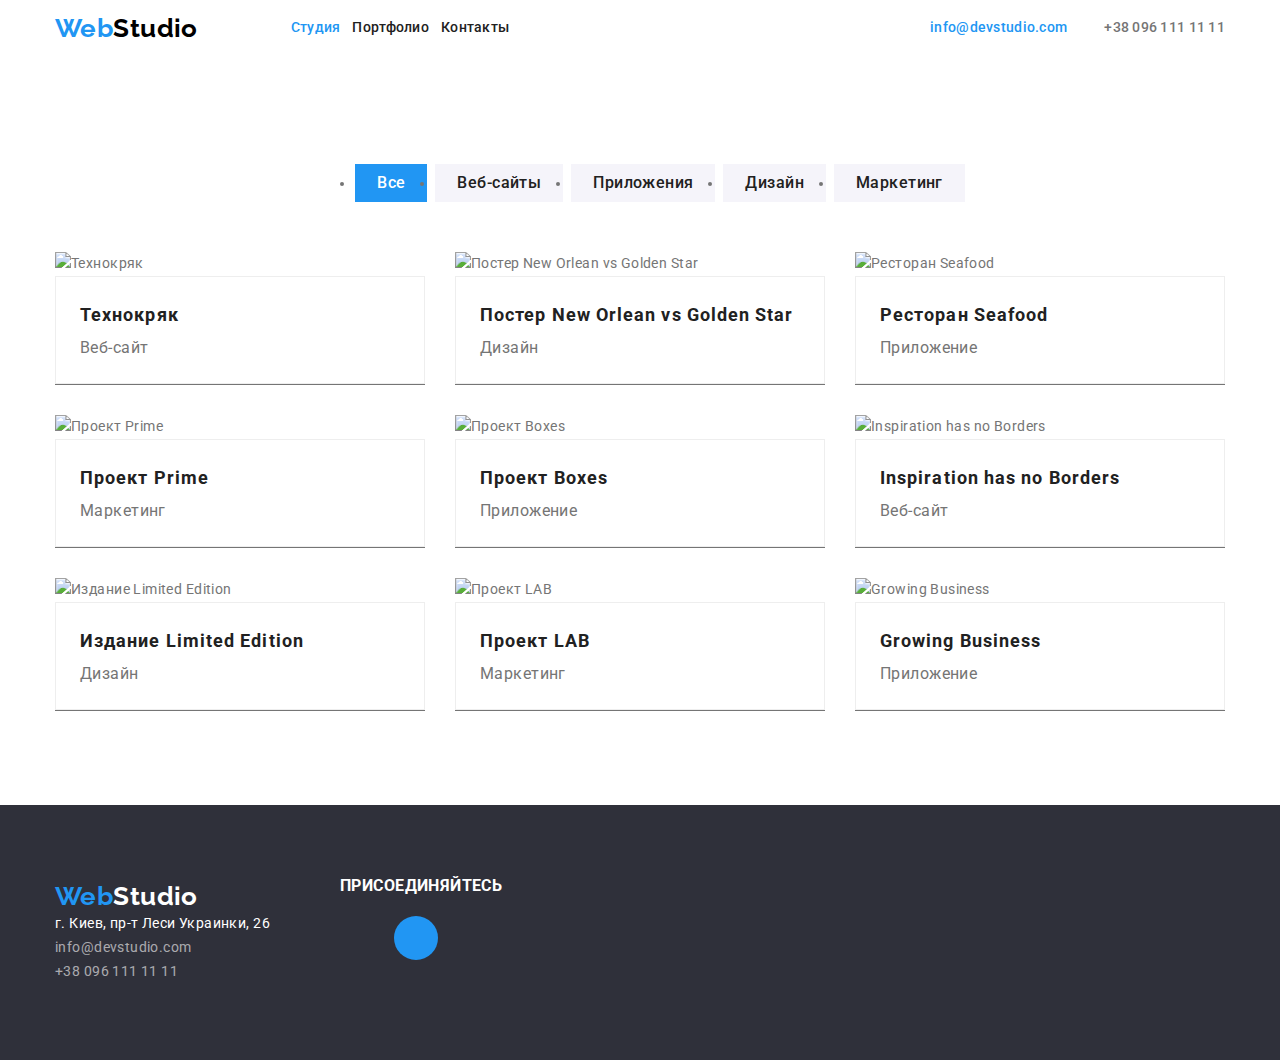
==== portfolio.html @ 3643c411 "Переносит фиксы с 3дз" ====
<!DOCTYPE html>
<html lang="ru">
  <head>
    <meta charset="UTF-8" />
    <meta http-equiv="X-UA-Compatible" content="IE=edge" />
    <meta name="viewport" content="width=device-width, initial-scale=1.0" />
    <title>Портфолио</title>
    <link rel="preconnect" href="https://fonts.googleapis.com">
    <link rel="preconnect" href="https://fonts.gstatic.com" crossorigin>
    <link href="https://fonts.googleapis.com/css2?family=Raleway:wght@700&family=Roboto:wght@400;500;700;900&display=swap" rel="stylesheet"> 
    <link rel="stylesheet" href="https://cdnjs.cloudflare.com/ajax/libs/modern-normalize/1.1.0/modern-normalize.min.css">
    <link rel="stylesheet" href="./css/styles.css">
  </head>
  <body>
  <!-- Шапка -->
  <header>
    <div class="container">
      <nav class="header-nav v-centered">
        <a class="link logo" href="./">
          Web<span>Studio</span>
        </a>
        <ul class="site-nav v-centered list">
          <li><a class="link current" href="./index.html">Студия</a></li>
          <li><a class="link" href="./portfolio.html">Портфолио</a></li>
          <li><a class="link" href="">Контакты</a></li>
        </ul>

        <ul class="contacts v-centered list">
          <li class="centered current"><svg class="icon current" width="16" height="12"><use href="./images/icons.svg#envelope"></use></svg><a class="link current" href="mailto:info@devstudio.com">info@devstudio.com</a></li>
          <li class="centered"><svg class="icon" width="15" height="12"><use href="./images/icons.svg#smartphone"></use></svg><a class="link" href="tel:+380961111111">+38 096 111 11 11</a></li>
        </ul>
      </nav>
    </div>
  </header>
  <!-- Основная часть -->
  <main>
      <!-- Наши работы -->
      <section class="section works">
        <div class="container no-padding">
          <nav class="works-nav">
            <h2 class="section-title visually-hidden">Наши работы</h2>
              <ul class="works-nav-list g-centered">
                  <li class="works-nav-item">
                      <button class="button primary">Все</button>
                  </li>
                  <li class="works-nav-item">
                      <button class="button secondary">Веб-сайты</button>
                  </li>
                  <li class="works-nav-item">
                      <button class="button secondary">Приложения</button>
                  </li>
                  <li class="works-nav-item">
                      <button class="button secondary">Дизайн</button>
                  </li>
                  <li class="works-nav-item">
                      <button class="button secondary">Маркетинг</button>
                  </li>
              </ul>
          </nav>
          <ul class="list works-list">
            <li class="works-sample">
              <a class="link" href="">
                <img class="img" src="./images/portfolio_sample1.jpg" alt="Технокряк" width="370" />
                <div class="works-description-container">
                  <h3 class="title works-name">Технокряк</h3>
                  <p class="works-type">Веб-сайт</p>
                </div>
              </a>
            </li>
            <li class="works-sample">
              <a class="link" href="">
                <img class="img" src="./images/portfolio_sample2.jpg " alt="Постер New Orlean vs Golden Star" width="370" />
                <div class="works-description-container">
                  <h3 class="title works-name">Постер New Orlean vs Golden Star</h3>
                  <p class="works-type">Дизайн</p>
                </div>
              </a>
            </li>
            <li class="works-sample">
              <a class="link" href="">
                <img class="img" src="./images/portfolio_sample3.jpg" alt="Ресторан Seafood" width="370" />
                <div class="works-description-container">
                  <h3 class="title works-name">Ресторан Seafood</h3>
                  <p class="works-type">Приложение</p>
                </div>
              </a>
            </li>
            <li class="works-sample">
              <a class="link" href="">
                <img class="img" src="./images/portfolio_sample4.jpg" alt="Проект Prime" width="370" />
                <div class="works-description-container">
                  <h3 class="title works-name">Проект Prime</h3>
                  <p class="works-type">Маркетинг</p>
                </div>
              </a>
            </li>
            <li class="works-sample">
              <a class="link" href="">
                <img class="img" src="./images/portfolio_sample5.jpg" alt="Проект Boxes" width="370" />
                <div class="works-description-container">
                  <h3 class="title works-name">Проект Boxes</h3>
                  <p class="works-type">Приложение</p>
                </div>
              </a>
            </li>
            <li class="works-sample">
              <a class="link" href="">
                <img class="img" src="./images/portfolio_sample6.jpg" alt="Inspiration has no Borders" width="370" />
                <div class="works-description-container">
                  <h3 class="title works-name">Inspiration has no Borders</h3>
                  <p class="works-type">Веб-сайт</p>
                </div>
              </a>
            </li>
            <li class="works-sample">
              <a class="link" href="">
                <img class="img" src="./images/portfolio_sample7.jpg" alt="Издание Limited Edition" width="370" />
                <div class="works-description-container">
                  <h3 class="title works-name">Издание Limited Edition</h3>
                  <p class="works-type">Дизайн</p>
                </div>
              </a>
            </li>
            <li class="works-sample">
              <a class="link" href="">
                <img class="img" src="./images/portfolio_sample8.jpg" alt="Проект LAB" width="370" />
                <div class="works-description-container">
                  <h3 class="title works-name">Проект LAB</h3>
                  <p class="works-type">Маркетинг</p>
                </div>
              </a>
            </li>
            <li class="works-sample">
              <a class="link" href="">
                <img class="img" src="./images/portfolio_sample9.jpg" alt="Growing Business" width="370" />
                <div class="works-description-container">
                  <h3 class="title works-name">Growing Business</h3>
                  <p class="works-type">Приложение</p>
                </div>
              </a>
            </li>
          </ul>
        </div>
      </section>
    </main>
    <!-- Футер -->
    <footer class="footer">
      <div class="container v-centered no-padding">
        <div class="address-block">
        <a class="logo logo-footer link" href="./">
          Web<span>Studio</span>
        </a>
        <address class="address">
            г. Киев, пр-т Леси Украинки, 26 <br/>
            <a class="link link-footer" href="mailto:info@devstudio.com">info@devstudio.com</a> <br/>
            <a class="link link-footer" href="tel:+380961111111">+38 096 111 11 11</a>
        </address>
      </div>
      <div class="social-block">
        <h3 class="title-social">Присоединяйтесь</h3>
        <ul class="list g-centered list-social">
          <li class="item-social centered"><svg class="icon" width="20" height="20"><use href="./images/icons.svg#instagram1"></use></svg></li>
          <li class="item-social centered current"><svg class="icon" width="20" height="20"><use href="./images/icons.svg#twitter1"></use></svg></li>
          <li class="item-social centered"><svg class="icon" width="20" height="20"><use href="./images/icons.svg#facebook1"></use></svg></li>
          <li class="item-social centered"><svg class="icon" width="20" height="20"><use href="./images/icons.svg#linkedin1"></use></svg></li>
        </ul>
      </div>
      </div>
    </footer>
  </body>
</html>
---- css/styles.css ----
/* Common */

:root {
  --primary-text-color: #757575;
  --accent-color: #2196F3;
  --primary-black-color: #000000;
  --primary-white-color: #ffffff;
  --hero-bg-color: #2F303A;
  --secondary-white-color:#F5F4FA;
  --common-title-color: #212121;
  --header-border-color: #ECECEC;
  --works-border-color: #EEEEEE;
  --footer-color: #2F303A;
  --footer-hyperlink-color:rgba(255, 255, 255, 0.6);

  --logo-font-size:26px;
  --primary-font-size:14px;
  --portfolio-font-size:16px;
  --first-title-size:44px;
  --secondary-title-size:36px;
  --portfolio-title-size:18px;
  --title-line-height:1.17;
}

body {
  background-color: #E5E5E5;
  color: var(--primary-text-color);

  font-family: Roboto, sans-serif;
  font-size: var(--primary-font-size);
  line-height: 1.71;
  font-weight: 400;
  font-style: normal;
  letter-spacing: 0.03em;
  box-sizing: border-box;
}

header {
  background-color: var(--primary-white-color);
}

.visually-hidden {
  position: absolute;
  white-space: nowrap;
  width: 1px;
  height: 1px;
  overflow: hidden;
  border: 0;
  padding: 0;
  clip: rect(0 0 0 0);
  clip-path: inset(50%);
  margin: -1px;
}

.g-centered{
  display: flex;
  justify-content: center;
}

.v-centered{
  display: flex;
  align-items: center;
}

.centered{
  display: flex;
  align-items: center;
  justify-content: center;
}

.list {
  padding: 0;
  margin: 0;
  list-style: none;
}

.img{
  display: block;
}

.container {
  margin-left: auto;
  margin-right: auto;
  width: 1200px;
  padding-left: 15px;
  padding-right: 15px;
}

.link {
  text-decoration: none;
  color: inherit;
  letter-spacing: inherit;
}

p{
  padding: 0;
  margin: 0;
}

.icon{
  fill: currentColor;
}

/* Button */

.button {
  text-decoration: none;
  text-align: center;
  cursor: pointer;
  border: none;
  letter-spacing: inherit;
}

.button.primary {
  color: var(--primary-white-color);
  background-color: var(--accent-color);
}

.button.primary:hover {
  color: var(--common-title-color);
  background-color: var(--secondary-white-color);
}

.button.secondary {
  color: var(--common-title-color);
  background-color: var(--secondary-white-color);
}

.button.secondary:hover {
  color: var(--primary-white-color);
  background-color: var(--accent-color);
}

/* Logo */

.logo {
  font-size: var(--logo-font-size);
  font-family: Raleway;
  font-weight: 700;
  line-height: 1.19;
}

.logo.link {
  color: var(--accent-color);
}

.logo>span {
  color: var(--primary-black-color);
}

/* Site nav */

.header{
  background-color: var(--primary-white-color);
  border-bottom: 1px solid var(--header-border-color);
}

.site-nav{
  margin-left: 93px;
}

.contacts{
  margin-left: auto;
}

.contacts .link{
  margin-left: 10px;
}

.contacts li:hover{
  color: var(--accent-color);
}

.contacts li.current {
  color: var(--accent-color);
}

.contacts li.current:hover {
  color: var(--primary-text-color);
}

.site-nav .link,
.contacts .link{
  display: block;
  padding-top: 20px;
  padding-bottom: 20px;

  font-weight: 500;
  line-height: 1.14;
  letter-spacing: 0.02em;
}

.contacts li + li, .site-nav li + li {
  margin-left: 12px;
}


.site-nav .link{
  color: var(--common-title-color);
}

.contacts .link{
  color: var(--primary-text-color);
  letter-spacing: 0.02em;
}

.header-nav .link:hover,.header-nav .link:focus {
  color: var(--accent-color);
}

.link.current {
  color: var(--accent-color);
}

.site-nav .link.current:hover {
  color: var(--common-title-color);
}

.contacts .link.current:hover {
  color: var(--primary-text-color);
}

/* Section */

.title{
  margin: 0;
}

.section-title {
  margin-top: 0;
  margin-bottom: 50px;

  color: var(--common-title-color);
  font-weight: 700;
  font-size: var(--secondary-title-size);
  line-height: 1.17;
  text-align: center;
  letter-spacing: inherit;
}

.section{
  background-color: var(--primary-white-color);
  margin-top: 0;
  padding: 94px 0;
}

.section .item+.item{
  margin-left: 30px;
}


/* Hero */

.hero{
  padding: 200px 0;
  background-color: var(--hero-bg-color);
  text-align: center;
  background-image: linear-gradient(
    rgba(47, 48, 58, 0.4),
    rgba(0, 0, 0, 0.25)
  ),
  url("../images/hero_img.jpg");
  background-repeat: no-repeat;
  background-position: center;
  background-size: cover;
  box-shadow: 0px 4px 4px rgba(0, 0, 0, 0.25);
}

.hero-title {
  margin: 0 auto 30px auto;
  width: 696px;
  color: var(--primary-white-color);
  font-weight: 900;
  font-size: var(--first-title-size);
  line-height: 1.36;
  letter-spacing: 0.06em;
  text-transform: uppercase;
}

.hero .button{
  padding: 10px 32px;
  font-weight: 700;
  font-size: 16px;
  line-height: 1.87;
  letter-spacing: 0.06em;

  box-shadow: 0px 4px 4px rgba(0, 0, 0, 0.15);
  border-radius: 4px;
}

/* Peculiarities */

.peculiarities{
  padding-bottom: 0;
}

.peculiarities-item{
  width: 270px;
}

.peculiarities-title{
  margin-bottom: 10px;

  color: var(--common-title-color);
  font-weight: 700;
  font-size: var(--primary-font-size);
  line-height: 1.17;
  text-transform: uppercase;
}

.peculiarities-item p{
  padding: 3px 0;
}

.peculiarities-icons>.peculiarities-item{
  background-color: var(--secondary-white-color);
  height: 120px;
  margin-bottom: 30px;
}

.peculiarities-icons .icon{
  fill: var(--common-title-color);
}


/* Samples */

.samples-item{
  width: 370px;
}

/* Command */

.command{
  background-color: var(--secondary-white-color);
}

.command-item{
  width: 270px;
  background-color: var(--primary-white-color);
  box-shadow: 0px 1px 3px rgba(0, 0, 0, 0.12), 0px 1px 1px rgba(0, 0, 0, 0.14), 0px 2px 1px rgba(0, 0, 0, 0.2);
  border-radius: 0px 0px 4px 4px;
}

.command-description-container{
  margin: 30px auto;
}

.command-name{
  margin-bottom: 10px;
  color: var(--common-title-color);
  font-weight: 500;
}

.command-name, .command-role{
  font-size: 16px;
  line-height: 1.19;
  text-align: center;
}

/* Clients */

.clients-item{
  width: 170px;
  height: 92px;
  border: 1px solid var(--svg-social-color);
}

.clients-item:hover{
  border: 1px solid var(--accent-color);
  color: var(--accent-color);
}

/* Footer */

.footer{
  background-color: var(--footer-color);
}

.address-block{
  margin: 60px 0;
}

.address{
  color: var(--primary-white-color);
  font-style: inherit;
}

.address-item:not(:last-child) {  
  margin-bottom: 9px;
}

.link-footer{
  color: var(--footer-hyperlink-color);
  letter-spacing: inherit;
}

.link-footer:hover,.link-footer:focus {
  color: var(--accent-color);
}

.logo-footer{
  display: block;
}

.logo-footer>span{
  color: var(--primary-white-color);
}

.social-block{
  margin: 72px 0 100px 70px;
}

/* Portfolio */

/* Works */

.works-nav{
  margin-bottom: 50px;
}

.works-nav-item + .works-nav-item {
  margin-left: 8px;
}

.works-nav .button {
  padding: 6px 22px;
  font-weight: 500;
  font-size: var(--portfolio-font-size);
  line-height: 1.62;
}

.works-nav .button:hover,.works-nav .button:focus {
  box-shadow: 0px 3px 1px rgba(0, 0, 0, 0.1), 0px 1px 2px rgba(0, 0, 0, 0.08), 0px 2px 2px rgba(0, 0, 0, 0.12);
  border-radius: 4px;
}

.works-list{
  display: flex;
  flex-wrap: wrap;
  margin: -15px;
}

.works-sample{
  margin: 15px;
  width: 370px;
  border-bottom: 1px solid var(--primary-text-color);
}

.works-sample:hover{
  box-shadow: 0px 1px 1px rgba(0, 0, 0, 0.12), 0px 4px 4px rgba(0, 0, 0, 0.06), 1px 4px 6px rgba(0, 0, 0, 0.16);
}

.works-description-container{
  padding: 20px 24px;
  border: 1px solid var(--works-border-color);
}

.works-name {
  margin: 0;
  color: var(--common-title-color);
  font-weight: 700;
  font-size: var(--portfolio-title-size);
  line-height: 2;
  letter-spacing: 0.06em;
}

.works-type{
  color: var(--primary-text-color);
  font-size: var(--portfolio-font-size);
  line-height: 1.88;
  letter-spacing: inherit;
}

/* Social */

.title-social{
  font-size: (--primary-font-size);
  font-weight: 700;
  line-height: 1.14;
  text-transform: uppercase;
  color: var(--primary-white-color);
  margin-top: 0;
  margin-bottom: 20px;
}

.item-social+.item-social{
  margin-left: 10px;
}

.item-social{
  width: 44px;
  height: 44px;
  border-radius: 50%;
}

.footer .item-social{
  background-color: var(--svg-footer-color);
  color: var(--primary-white-color);
}

.command .item-social{
  color: var(--svg-social-color);
}

.item-social:hover{
  background: var(--accent-color);
  color: var(--primary-white-color);
}

.item-social.current{
  background: var(--accent-color);
}

.item-social.current:hover{
  background: var(--svg-footer-color);
}
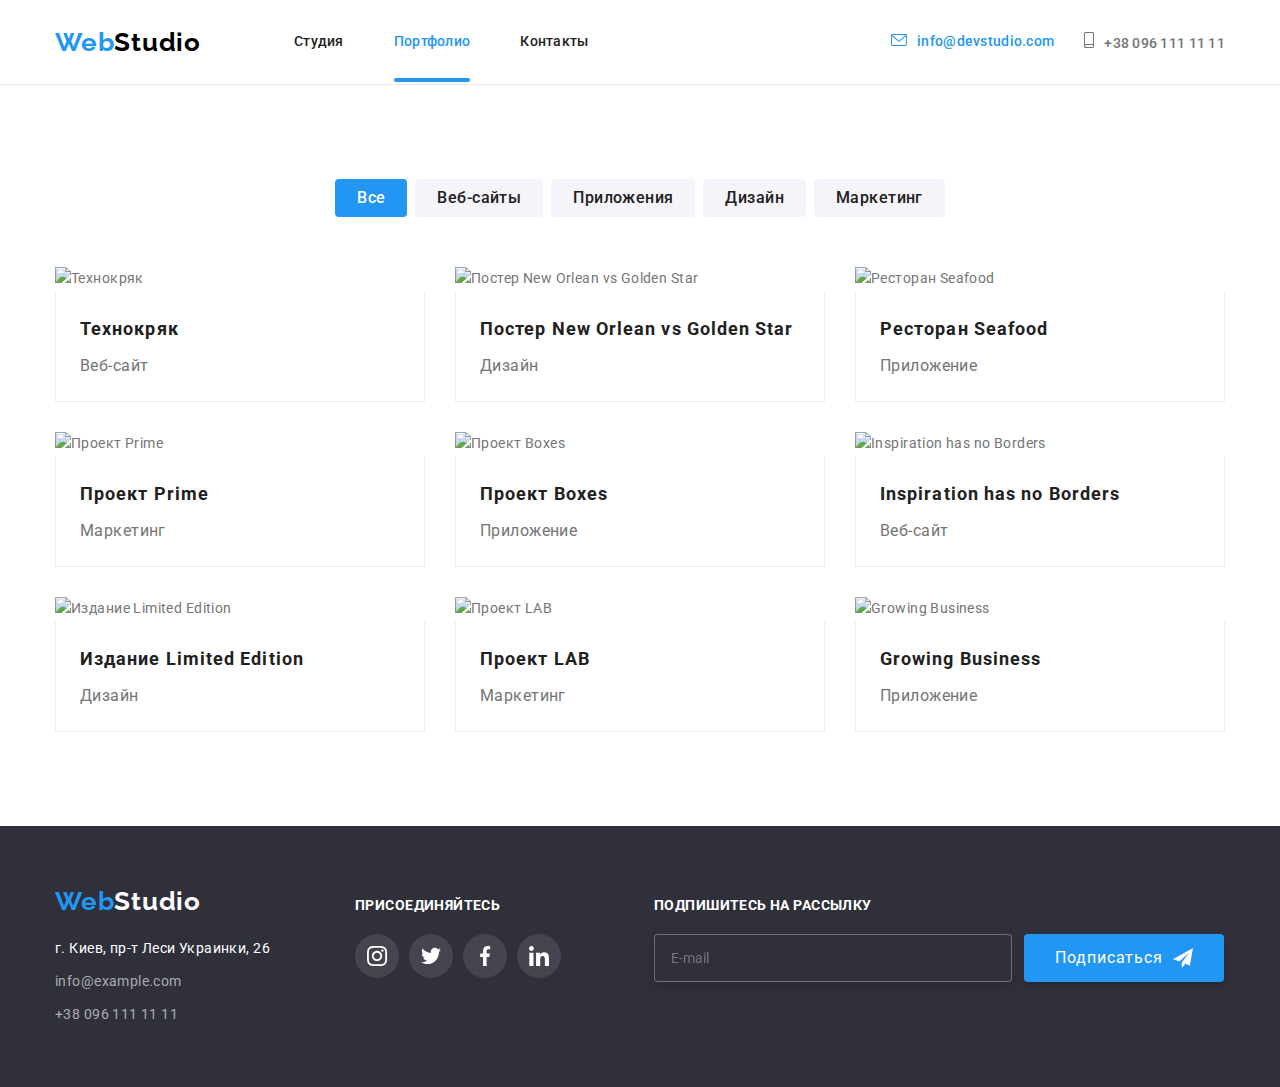
==== commit 81e4d93d: "Добавляет форму модального окна" ====
--- a/portfolio.html
+++ b/portfolio.html
@@ -5,136 +5,297 @@
     <meta http-equiv="X-UA-Compatible" content="IE=edge" />
     <meta name="viewport" content="width=device-width, initial-scale=1.0" />
     <title>Портфолио</title>
-    <link rel="preconnect" href="https://fonts.googleapis.com">
-    <link rel="preconnect" href="https://fonts.gstatic.com" crossorigin>
-    <link href="https://fonts.googleapis.com/css2?family=Raleway:wght@700&family=Roboto:wght@400;500;700;900&display=swap" rel="stylesheet"> 
-    <link rel="stylesheet" href="https://cdnjs.cloudflare.com/ajax/libs/modern-normalize/1.1.0/modern-normalize.min.css">
-    <link rel="stylesheet" href="./css/styles.css">
+    <link rel="preconnect" href="https://fonts.googleapis.com" />
+    <link rel="preconnect" href="https://fonts.gstatic.com" crossorigin />
+    <link
+      href="https://fonts.googleapis.com/css2?family=Raleway:wght@700&family=Roboto:wght@400;500;700;900&display=swap"
+      rel="stylesheet"
+    />
+    <link
+      rel="stylesheet"
+      href="https://cdnjs.cloudflare.com/ajax/libs/modern-normalize/1.1.0/modern-normalize.min.css"
+    />
+    <link rel="stylesheet" href="./css/styles.css" />
   </head>
   <body>
-  <!-- Шапка -->
-  <header>
-    <div class="container">
-      <nav class="header-nav v-centered">
-        <a class="link logo" href="./">
-          Web<span>Studio</span>
-        </a>
-        <ul class="site-nav v-centered list">
-          <li><a class="link current" href="./index.html">Студия</a></li>
-          <li><a class="link" href="./portfolio.html">Портфолио</a></li>
-          <li><a class="link" href="">Контакты</a></li>
-        </ul>
+    <!-- Шапка -->
+    <header class="header">
+      <div class="container">
+        <nav class="header-nav v-centered">
+          <a class="link logo" href="./"> Web<span>Studio</span> </a>
+          <ul class="site-nav v-centered list">
+            <li class="site-nav-item">
+              <a class="link site-nav-link" href="./index.html">Студия</a>
+            </li>
+            <li class="site-nav-item">
+              <a class="link site-nav-link current" href="./portfolio.html"
+                >Портфолио</a
+              >
+            </li>
+            <li class="site-nav-item">
+              <a class="link site-nav-link" href="">Контакты</a>
+            </li>
+          </ul>
 
-        <ul class="contacts v-centered list">
-          <li class="centered current"><svg class="icon current" width="16" height="12"><use href="./images/icons.svg#envelope"></use></svg><a class="link current" href="mailto:info@devstudio.com">info@devstudio.com</a></li>
-          <li class="centered"><svg class="icon" width="15" height="12"><use href="./images/icons.svg#smartphone"></use></svg><a class="link" href="tel:+380961111111">+38 096 111 11 11</a></li>
-        </ul>
-      </nav>
-    </div>
-  </header>
-  <!-- Основная часть -->
-  <main>
+          <ul class="contacts v-centered list">
+            <li class="centered current">
+              <a
+                class="link contacts-link current"
+                href="mailto:info@devstudio.com"
+                ><svg class="icon current" width="16" height="12">
+                  <use href="./images/icons.svg#envelope"></use></svg
+                ><span>info@devstudio.com</span></a
+              >
+            </li>
+            <li class="centered">
+              <a class="link contacts-link" href="tel:+380961111111"
+                ><svg class="icon" width="10" height="16">
+                  <use href="./images/icons.svg#smartphone"></use></svg
+                ><span>+38 096 111 11 11</span></a
+              >
+            </li>
+          </ul>
+        </nav>
+      </div>
+    </header>
+    <!-- Основная часть -->
+    <main>
       <!-- Наши работы -->
       <section class="section works">
-        <div class="container no-padding">
+        <div class="container">
           <nav class="works-nav">
             <h2 class="section-title visually-hidden">Наши работы</h2>
-              <ul class="works-nav-list g-centered">
-                  <li class="works-nav-item">
-                      <button class="button primary">Все</button>
-                  </li>
-                  <li class="works-nav-item">
-                      <button class="button secondary">Веб-сайты</button>
-                  </li>
-                  <li class="works-nav-item">
-                      <button class="button secondary">Приложения</button>
-                  </li>
-                  <li class="works-nav-item">
-                      <button class="button secondary">Дизайн</button>
-                  </li>
-                  <li class="works-nav-item">
-                      <button class="button secondary">Маркетинг</button>
-                  </li>
-              </ul>
+            <ul class="list works-nav-list g-centered">
+              <li class="works-nav-item">
+                <button class="button primary">Все</button>
+              </li>
+              <li class="works-nav-item">
+                <button class="button secondary">Веб-сайты</button>
+              </li>
+              <li class="works-nav-item">
+                <button class="button secondary">Приложения</button>
+              </li>
+              <li class="works-nav-item">
+                <button class="button secondary">Дизайн</button>
+              </li>
+              <li class="works-nav-item">
+                <button class="button secondary">Маркетинг</button>
+              </li>
+            </ul>
           </nav>
           <ul class="list works-list">
             <li class="works-sample">
               <a class="link" href="">
-                <img class="img" src="./images/portfolio_sample1.jpg" alt="Технокряк" width="370" />
-                <div class="works-description-container">
-                  <h3 class="title works-name">Технокряк</h3>
+                <div class="works-sample-thumb">
+                  <div class="works-sample-overlay">
+                    <p class="works-sample-overlay-text">
+                      Технокряк это современная площадка распространения
+                      коронавируса. Компании используют эту платформу для
+                      цифрового шпионажа и атак на защищённые сервера
+                      конкурентов.
+                    </p>
+                  </div>
+                  <img
+                    class="img"
+                    src="./images/portfolio_sample1.jpg"
+                    alt="Технокряк"
+                    width="370"
+                  />
+                </div>
+                <div class="works-description-container">
+                  <h3 class="works-name">Технокряк</h3>
                   <p class="works-type">Веб-сайт</p>
                 </div>
               </a>
             </li>
             <li class="works-sample">
               <a class="link" href="">
-                <img class="img" src="./images/portfolio_sample2.jpg " alt="Постер New Orlean vs Golden Star" width="370" />
-                <div class="works-description-container">
-                  <h3 class="title works-name">Постер New Orlean vs Golden Star</h3>
+                <div class="works-sample-thumb">
+                  <div class="works-sample-overlay">
+                    <p class="works-sample-overlay-text">
+                      Технокряк это современная площадка распространения
+                      коронавируса. Компании используют эту платформу для
+                      цифрового шпионажа и атак на защищённые сервера
+                      конкурентов.
+                    </p>
+                  </div>
+                  <img
+                    class="img"
+                    src="./images/portfolio_sample2.jpg "
+                    alt="Постер New Orlean vs Golden Star"
+                    width="370"
+                  />
+                </div>
+                <div class="works-description-container">
+                  <h3 class="works-name">Постер New Orlean vs Golden Star</h3>
                   <p class="works-type">Дизайн</p>
                 </div>
               </a>
             </li>
             <li class="works-sample">
               <a class="link" href="">
-                <img class="img" src="./images/portfolio_sample3.jpg" alt="Ресторан Seafood" width="370" />
-                <div class="works-description-container">
-                  <h3 class="title works-name">Ресторан Seafood</h3>
+                <div class="works-sample-thumb">
+                  <div class="works-sample-overlay">
+                    <p class="works-sample-overlay-text">
+                      Технокряк это современная площадка распространения
+                      коронавируса. Компании используют эту платформу для
+                      цифрового шпионажа и атак на защищённые сервера
+                      конкурентов.
+                    </p>
+                  </div>
+                  <img
+                    class="img"
+                    src="./images/portfolio_sample3.jpg"
+                    alt="Ресторан Seafood"
+                    width="370"
+                  />
+                </div>
+                <div class="works-description-container">
+                  <h3 class="works-name">Ресторан Seafood</h3>
                   <p class="works-type">Приложение</p>
                 </div>
               </a>
             </li>
             <li class="works-sample">
               <a class="link" href="">
-                <img class="img" src="./images/portfolio_sample4.jpg" alt="Проект Prime" width="370" />
-                <div class="works-description-container">
-                  <h3 class="title works-name">Проект Prime</h3>
+                <div class="works-sample-thumb">
+                  <div class="works-sample-overlay">
+                    <p class="works-sample-overlay-text">
+                      Технокряк это современная площадка распространения
+                      коронавируса. Компании используют эту платформу для
+                      цифрового шпионажа и атак на защищённые сервера
+                      конкурентов.
+                    </p>
+                  </div>
+                  <img
+                    class="img"
+                    src="./images/portfolio_sample4.jpg"
+                    alt="Проект Prime"
+                    width="370"
+                  />
+                </div>
+                <div class="works-description-container">
+                  <h3 class="works-name">Проект Prime</h3>
                   <p class="works-type">Маркетинг</p>
                 </div>
               </a>
             </li>
             <li class="works-sample">
               <a class="link" href="">
-                <img class="img" src="./images/portfolio_sample5.jpg" alt="Проект Boxes" width="370" />
-                <div class="works-description-container">
-                  <h3 class="title works-name">Проект Boxes</h3>
+                <div class="works-sample-thumb">
+                  <div class="works-sample-overlay">
+                    <p class="works-sample-overlay-text">
+                      Технокряк это современная площадка распространения
+                      коронавируса. Компании используют эту платформу для
+                      цифрового шпионажа и атак на защищённые сервера
+                      конкурентов.
+                    </p>
+                  </div>
+                  <img
+                    class="img"
+                    src="./images/portfolio_sample5.jpg"
+                    alt="Проект Boxes"
+                    width="370"
+                  />
+                </div>
+                <div class="works-description-container">
+                  <h3 class="works-name">Проект Boxes</h3>
                   <p class="works-type">Приложение</p>
                 </div>
               </a>
             </li>
             <li class="works-sample">
               <a class="link" href="">
-                <img class="img" src="./images/portfolio_sample6.jpg" alt="Inspiration has no Borders" width="370" />
-                <div class="works-description-container">
-                  <h3 class="title works-name">Inspiration has no Borders</h3>
+                <div class="works-sample-thumb">
+                  <div class="works-sample-overlay">
+                    <p class="works-sample-overlay-text">
+                      Технокряк это современная площадка распространения
+                      коронавируса. Компании используют эту платформу для
+                      цифрового шпионажа и атак на защищённые сервера
+                      конкурентов.
+                    </p>
+                  </div>
+                  <img
+                    class="img"
+                    src="./images/portfolio_sample6.jpg"
+                    alt="Inspiration has no Borders"
+                    width="370"
+                  />
+                </div>
+                <div class="works-description-container">
+                  <h3 class="works-name">Inspiration has no Borders</h3>
                   <p class="works-type">Веб-сайт</p>
                 </div>
               </a>
             </li>
             <li class="works-sample">
               <a class="link" href="">
-                <img class="img" src="./images/portfolio_sample7.jpg" alt="Издание Limited Edition" width="370" />
-                <div class="works-description-container">
-                  <h3 class="title works-name">Издание Limited Edition</h3>
+                <div class="works-sample-thumb">
+                  <div class="works-sample-overlay">
+                    <p class="works-sample-overlay-text">
+                      Технокряк это современная площадка распространения
+                      коронавируса. Компании используют эту платформу для
+                      цифрового шпионажа и атак на защищённые сервера
+                      конкурентов.
+                    </p>
+                  </div>
+                  <img
+                    class="img"
+                    src="./images/portfolio_sample7.jpg"
+                    alt="Издание Limited Edition"
+                    width="370"
+                  />
+                </div>
+                <div class="works-description-container">
+                  <h3 class="works-name">Издание Limited Edition</h3>
                   <p class="works-type">Дизайн</p>
                 </div>
               </a>
             </li>
             <li class="works-sample">
               <a class="link" href="">
-                <img class="img" src="./images/portfolio_sample8.jpg" alt="Проект LAB" width="370" />
-                <div class="works-description-container">
-                  <h3 class="title works-name">Проект LAB</h3>
+                <div class="works-sample-thumb">
+                  <div class="works-sample-overlay">
+                    <p class="works-sample-overlay-text">
+                      Технокряк это современная площадка распространения
+                      коронавируса. Компании используют эту платформу для
+                      цифрового шпионажа и атак на защищённые сервера
+                      конкурентов.
+                    </p>
+                  </div>
+                  <img
+                    class="img"
+                    src="./images/portfolio_sample8.jpg"
+                    alt="Проект LAB"
+                    width="370"
+                  />
+                </div>
+                <div class="works-description-container">
+                  <h3 class="works-name">Проект LAB</h3>
                   <p class="works-type">Маркетинг</p>
                 </div>
               </a>
             </li>
             <li class="works-sample">
               <a class="link" href="">
-                <img class="img" src="./images/portfolio_sample9.jpg" alt="Growing Business" width="370" />
-                <div class="works-description-container">
-                  <h3 class="title works-name">Growing Business</h3>
+                <div class="works-sample-thumb">
+                  <div class="works-sample-overlay">
+                    <p class="works-sample-overlay-text">
+                      Технокряк это современная площадка распространения
+                      коронавируса. Компании используют эту платформу для
+                      цифрового шпионажа и атак на защищённые сервера
+                      конкурентов.
+                    </p>
+                  </div>
+                  <img
+                    class="img"
+                    src="./images/portfolio_sample9.jpg"
+                    alt="Growing Business"
+                    width="370"
+                  />
+                </div>
+                <div class="works-description-container">
+                  <h3 class="works-name">Growing Business</h3>
                   <p class="works-type">Приложение</p>
                 </div>
               </a>
@@ -145,26 +306,79 @@
     </main>
     <!-- Футер -->
     <footer class="footer">
-      <div class="container v-centered no-padding">
+      <div class="container v-centered">
         <div class="address-block">
-        <a class="logo logo-footer link" href="./">
-          Web<span>Studio</span>
-        </a>
-        <address class="address">
-            г. Киев, пр-т Леси Украинки, 26 <br/>
-            <a class="link link-footer" href="mailto:info@devstudio.com">info@devstudio.com</a> <br/>
-            <a class="link link-footer" href="tel:+380961111111">+38 096 111 11 11</a>
-        </address>
-      </div>
-      <div class="social-block">
-        <h3 class="title-social">Присоединяйтесь</h3>
-        <ul class="list g-centered list-social">
-          <li class="item-social centered"><svg class="icon" width="20" height="20"><use href="./images/icons.svg#instagram1"></use></svg></li>
-          <li class="item-social centered current"><svg class="icon" width="20" height="20"><use href="./images/icons.svg#twitter1"></use></svg></li>
-          <li class="item-social centered"><svg class="icon" width="20" height="20"><use href="./images/icons.svg#facebook1"></use></svg></li>
-          <li class="item-social centered"><svg class="icon" width="20" height="20"><use href="./images/icons.svg#linkedin1"></use></svg></li>
-        </ul>
-      </div>
+          <a class="logo logo-footer link" href="./">
+            Web<span>Studio</span>
+          </a>
+          <address class="address">
+            <ul class="list address-list">
+              <li class="address-item">
+                <a
+                  class="link link-footer-primary"
+                  href="https://goo.gl/maps/P5hhrZKVmuoFHLja6"
+                  target="_blank"
+                  rel="noopener noreferrer"
+                  >г. Киев, пр-т Леси Украинки, 26</a
+                >
+              </li>
+              <li class="address-item">
+                <a class="link link-footer" href="mailto:info@example.com"
+                  >info@example.com</a
+                >
+              </li>
+              <li class="address-item">
+                <a class="link link-footer" href="tel:+380961111111"
+                  >+38 096 111 11 11</a
+                >
+              </li>
+            </ul>
+          </address>
+        </div>
+        <div class="social-block">
+          <h3 class="title-social">Присоединяйтесь</h3>
+          <ul class="list g-centered">
+            <li class="item-social">
+              <a class="link link-social centered" href=""
+                ><svg class="icon" width="20" height="20">
+                  <use href="./images/icons.svg#instagram1"></use></svg
+              ></a>
+            </li>
+            <li class="item-social">
+              <a class="link link-social centered" href=""
+                ><svg class="icon" width="20" height="20">
+                  <use href="./images/icons.svg#twitter1"></use></svg
+              ></a>
+            </li>
+            <li class="item-social">
+              <a class="link link-social centered" href=""
+                ><svg class="icon" width="20" height="20">
+                  <use href="./images/icons.svg#facebook1"></use></svg
+              ></a>
+            </li>
+            <li class="item-social">
+              <a class="link link-social centered" href=""
+                ><svg class="icon" width="20" height="20">
+                  <use href="./images/icons.svg#linkedin1"></use></svg
+              ></a>
+            </li>
+          </ul>
+        </div>
+        <form class="subscribe-form" method="get">
+          <h3 class="title-social">Подпишитесь на рассылку</h3>
+          <span class="subscribe-wrapper">
+            <input class="subscribe-input" type="email" placeholder="E-mail" />
+            <button class="subscribe-button button" type="submit">
+              Подписаться<svg
+                class="subscribe-icon icon"
+                width="20"
+                height="20"
+              >
+                <use href="./images/icons.svg#icon_send"></use>
+              </svg>
+            </button>
+          </span>
+        </form>
       </div>
     </footer>
   </body>
--- a/css/styles.css
+++ b/css/styles.css
@@ -2,28 +2,33 @@
 
 :root {
   --primary-text-color: #757575;
-  --accent-color: #2196F3;
+  --accent-color: #2196f3;
   --primary-black-color: #000000;
   --primary-white-color: #ffffff;
-  --hero-bg-color: #2F303A;
-  --secondary-white-color:#F5F4FA;
+  --hero-gradient-color: rgba(47, 48, 58, 0.4);
+  --secondary-white-color: #f5f4fa;
   --common-title-color: #212121;
-  --header-border-color: #ECECEC;
-  --works-border-color: #EEEEEE;
-  --footer-color: #2F303A;
-  --footer-hyperlink-color:rgba(255, 255, 255, 0.6);
-
-  --logo-font-size:26px;
-  --primary-font-size:14px;
-  --portfolio-font-size:16px;
-  --first-title-size:44px;
-  --secondary-title-size:36px;
-  --portfolio-title-size:18px;
-  --title-line-height:1.17;
+  --header-border-color: #ececec;
+  --works-border-color: #eeeeee;
+  --footer-color: #2f303a;
+  --svg-social-color: #afb1b8;
+  --svg-footer-color: rgba(255, 255, 255, 0.1);
+  --footer-hyperlink-color: rgba(255, 255, 255, 0.6);
+
+  --logo-font-size: 26px;
+  --primary-font-size: 14px;
+  --portfolio-font-size: 16px;
+  --first-title-size: 44px;
+  --secondary-title-size: 36px;
+  --portfolio-title-size: 18px;
+  --modal-form-label: 12px;
+  --title-line-height: 1.17;
+
+  --transition: 250ms cubic-bezier(0.4, 0, 0.2, 1);
 }
 
 body {
-  background-color: #E5E5E5;
+  background-color: #e5e5e5;
   color: var(--primary-text-color);
 
   font-family: Roboto, sans-serif;
@@ -33,10 +38,6 @@
   font-style: normal;
   letter-spacing: 0.03em;
   box-sizing: border-box;
-}
-
-header {
-  background-color: var(--primary-white-color);
 }
 
 .visually-hidden {
@@ -52,17 +53,17 @@
   margin: -1px;
 }
 
-.g-centered{
+.g-centered {
   display: flex;
   justify-content: center;
 }
 
-.v-centered{
+.v-centered {
   display: flex;
   align-items: center;
 }
 
-.centered{
+.centered {
   display: flex;
   align-items: center;
   justify-content: center;
@@ -74,8 +75,9 @@
   list-style: none;
 }
 
-.img{
+.img {
   display: block;
+  max-width: 100%;
 }
 
 .container {
@@ -90,14 +92,35 @@
   text-decoration: none;
   color: inherit;
   letter-spacing: inherit;
-}
-
-p{
-  padding: 0;
+  transition: color var(--transition), background-color var(--transition),
+    border var(--transition);
+}
+
+.link:hover,
+.link:focus {
+  color: var(--accent-color);
+}
+
+.link.current {
+  color: var(--accent-color);
+}
+
+.link.current:hover,
+.link.current:focus {
+  color: inherit;
+}
+
+p,
+h1,
+h2,
+h3,
+h4,
+h5,
+h6 {
   margin: 0;
 }
 
-.icon{
+.icon {
   fill: currentColor;
 }
 
@@ -109,6 +132,7 @@
   cursor: pointer;
   border: none;
   letter-spacing: inherit;
+  transition: color var(--transition), background-color var(--transition);
 }
 
 .button.primary {
@@ -116,7 +140,8 @@
   background-color: var(--accent-color);
 }
 
-.button.primary:hover {
+.button.primary:hover,
+.button.primary:focus {
   color: var(--common-title-color);
   background-color: var(--secondary-white-color);
 }
@@ -126,7 +151,8 @@
   background-color: var(--secondary-white-color);
 }
 
-.button.secondary:hover {
+.button.secondary:hover,
+.button.secondary:focus {
   color: var(--primary-white-color);
   background-color: var(--accent-color);
 }
@@ -138,96 +164,88 @@
   font-family: Raleway;
   font-weight: 700;
   line-height: 1.19;
+  letter-spacing: 0.03em;
 }
 
 .logo.link {
   color: var(--accent-color);
 }
 
-.logo>span {
+.logo > span {
   color: var(--primary-black-color);
 }
 
 /* Site nav */
 
-.header{
+.header {
   background-color: var(--primary-white-color);
   border-bottom: 1px solid var(--header-border-color);
 }
 
-.site-nav{
+.site-nav {
   margin-left: 93px;
 }
 
-.contacts{
-  margin-left: auto;
-}
-
-.contacts .link{
-  margin-left: 10px;
-}
-
-.contacts li:hover{
-  color: var(--accent-color);
-}
-
-.contacts li.current {
-  color: var(--accent-color);
-}
-
-.contacts li.current:hover {
-  color: var(--primary-text-color);
-}
-
-.site-nav .link,
-.contacts .link{
+.site-nav-item {
+  position: relative;
+}
+
+.site-nav-item + .site-nav-item {
+  margin-left: 50px;
+}
+
+.site-nav-link,
+.contacts-link {
   display: block;
-  padding-top: 20px;
-  padding-bottom: 20px;
+  padding-top: 32px;
+  padding-bottom: 32px;
 
   font-weight: 500;
   line-height: 1.14;
   letter-spacing: 0.02em;
 }
 
-.contacts li + li, .site-nav li + li {
-  margin-left: 12px;
-}
-
-
-.site-nav .link{
-  color: var(--common-title-color);
-}
-
-.contacts .link{
+.site-nav-link {
+  color: var(--common-title-color);
+}
+
+.site-nav-link.current:hover,
+.site-nav-link.current:focus {
+  color: var(--common-title-color);
+}
+
+.site-nav-link.current::after {
+  display: inline-block;
+  content: "";
+
+  position: absolute;
+  bottom: 0;
+  left: 0;
+  width: 100%;
+  height: 4px;
+  background-color: #2196f3;
+  border-radius: 2px;
+}
+
+.contacts {
+  margin-left: auto;
+}
+
+.contacts li + li {
+  margin-left: 30px;
+}
+
+.contacts span {
+  margin-left: 10px;
+}
+
+.contacts-link {
   color: var(--primary-text-color);
-  letter-spacing: 0.02em;
-}
-
-.header-nav .link:hover,.header-nav .link:focus {
-  color: var(--accent-color);
-}
-
-.link.current {
-  color: var(--accent-color);
-}
-
-.site-nav .link.current:hover {
-  color: var(--common-title-color);
-}
-
-.contacts .link.current:hover {
-  color: var(--primary-text-color);
 }
 
 /* Section */
 
-.title{
-  margin: 0;
-}
-
 .section-title {
-  margin-top: 0;
   margin-bottom: 50px;
 
   color: var(--common-title-color);
@@ -235,34 +253,32 @@
   font-size: var(--secondary-title-size);
   line-height: 1.17;
   text-align: center;
-  letter-spacing: inherit;
-}
-
-.section{
+  letter-spacing: 0.03em;
+}
+
+.section {
   background-color: var(--primary-white-color);
   margin-top: 0;
   padding: 94px 0;
 }
 
-.section .item+.item{
+.section .item + .item {
   margin-left: 30px;
 }
 
-
 /* Hero */
 
-.hero{
+.hero {
+  max-width: 1600px;
+  margin: 0 auto;
   padding: 200px 0;
   background-color: var(--hero-bg-color);
   text-align: center;
   background-image: linear-gradient(
-    rgba(47, 48, 58, 0.4),
-    rgba(0, 0, 0, 0.25)
-  ),
-  url("../images/hero_img.jpg");
-  background-repeat: no-repeat;
-  background-position: center;
-  background-size: cover;
+      var(--hero-gradient-color),
+      var(--hero-gradient-color)
+    ),
+    url("../images/hero_img.jpg");
   box-shadow: 0px 4px 4px rgba(0, 0, 0, 0.25);
 }
 
@@ -277,7 +293,7 @@
   text-transform: uppercase;
 }
 
-.hero .button{
+.hero .button {
   padding: 10px 32px;
   font-weight: 700;
   font-size: 16px;
@@ -290,15 +306,15 @@
 
 /* Peculiarities */
 
-.peculiarities{
+.peculiarities {
   padding-bottom: 0;
 }
 
-.peculiarities-item{
+.peculiarities-item {
   width: 270px;
 }
 
-.peculiarities-title{
+.peculiarities-title {
   margin-bottom: 10px;
 
   color: var(--common-title-color);
@@ -308,51 +324,73 @@
   text-transform: uppercase;
 }
 
-.peculiarities-item p{
+.peculiarities-item p {
   padding: 3px 0;
 }
 
-.peculiarities-icons>.peculiarities-item{
+.peculiarities-icon-container {
   background-color: var(--secondary-white-color);
   height: 120px;
   margin-bottom: 30px;
 }
 
-.peculiarities-icons .icon{
+.peculiarities-icon-container > .icon {
   fill: var(--common-title-color);
 }
 
-
 /* Samples */
 
-.samples-item{
+.samples-item {
   width: 370px;
+  position: relative;
+}
+
+.samples-description-container {
+  position: absolute;
+  bottom: 0;
+  width: 100%;
+  padding: 27px 0;
+  text-align: center;
+  background: rgba(47, 48, 58, 0.8);
+}
+
+.samples-title {
+  font-size: 14px;
+  line-height: 1.14;
+  text-transform: uppercase;
+  color: var(--primary-white-color);
 }
 
 /* Command */
 
-.command{
+.command {
   background-color: var(--secondary-white-color);
 }
 
-.command-item{
+.command-item {
   width: 270px;
   background-color: var(--primary-white-color);
-  box-shadow: 0px 1px 3px rgba(0, 0, 0, 0.12), 0px 1px 1px rgba(0, 0, 0, 0.14), 0px 2px 1px rgba(0, 0, 0, 0.2);
+  box-shadow: 0px 1px 3px rgba(0, 0, 0, 0.12), 0px 1px 1px rgba(0, 0, 0, 0.14),
+    0px 2px 1px rgba(0, 0, 0, 0.2);
   border-radius: 0px 0px 4px 4px;
 }
 
-.command-description-container{
+.command-description-container {
   margin: 30px auto;
 }
 
-.command-name{
+.command-name {
   margin-bottom: 10px;
   color: var(--common-title-color);
   font-weight: 500;
 }
 
-.command-name, .command-role{
+.command-role {
+  margin-bottom: 16px;
+}
+
+.command-name,
+.command-role {
   font-size: 16px;
   line-height: 1.19;
   text-align: center;
@@ -360,62 +398,112 @@
 
 /* Clients */
 
-.clients-item{
+.clients-link {
   width: 170px;
   height: 92px;
+  color: var(--svg-social-color);
   border: 1px solid var(--svg-social-color);
-}
-
-.clients-item:hover{
+  border-radius: 4px;
+}
+
+.clients-link:hover,
+.clients-link:focus {
   border: 1px solid var(--accent-color);
-  color: var(--accent-color);
 }
 
 /* Footer */
 
-.footer{
+.footer {
   background-color: var(--footer-color);
-}
-
-.address-block{
-  margin: 60px 0;
-}
-
-.address{
+  padding: 60px 0;
+}
+
+.footer .container {
+  align-items: baseline;
+}
+
+.address {
   color: var(--primary-white-color);
   font-style: inherit;
 }
 
-.address-item:not(:last-child) {  
+.address-item:not(:last-child) {
   margin-bottom: 9px;
 }
 
-.link-footer{
+.link-footer {
   color: var(--footer-hyperlink-color);
   letter-spacing: inherit;
 }
 
-.link-footer:hover,.link-footer:focus {
+.link-footer:hover,
+.link-footer:focus,
+.link-footer-primary:hover,
+.link-footer-primary:focus {
   color: var(--accent-color);
 }
 
-.logo-footer{
+.logo-footer {
   display: block;
-}
-
-.logo-footer>span{
-  color: var(--primary-white-color);
-}
-
-.social-block{
-  margin: 72px 0 100px 70px;
+  margin-bottom: 20px;
+}
+
+.logo-footer > span {
+  color: var(--primary-white-color);
+}
+
+.social-block {
+  margin-left: 85px;
+}
+
+.footer .link-social {
+  background-color: var(--svg-footer-color);
+  color: var(--primary-white-color);
+}
+
+.subscribe-form {
+  margin-left: 93px;
+}
+
+.subscribe-input {
+  padding: 15px 16px;
+  width: 358px;
+  border: 1px solid rgba(255, 255, 255, 0.3);
+  filter: drop-shadow(0px 4px 4px rgba(0, 0, 0, 0.15));
+  border-radius: 4px;
+  background-color: var(--footer-color);
+}
+
+.subscribe-wrapper {
+  display: flex;
+}
+
+.subscribe-button {
+  font-size: 16px;
+  color: var(--primary-white-color);
+  line-height: 1, 87;
+  letter-spacing: 0.06em;
+  display: flex;
+  justify-content: center;
+  align-items: center;
+  margin-left: 12px;
+  padding: 10px 28px;
+  width: 200px;
+  background: var(--accent-color);
+  box-shadow: 0px 4px 4px rgba(0, 0, 0, 0.15);
+  border-radius: 4px;
+}
+
+.subscribe-icon {
+  margin-left: 10px;
+  fill: var(--primary-white-color);
 }
 
 /* Portfolio */
 
 /* Works */
 
-.works-nav{
+.works-nav {
   margin-bottom: 50px;
 }
 
@@ -428,36 +516,73 @@
   font-weight: 500;
   font-size: var(--portfolio-font-size);
   line-height: 1.62;
-}
-
-.works-nav .button:hover,.works-nav .button:focus {
-  box-shadow: 0px 3px 1px rgba(0, 0, 0, 0.1), 0px 1px 2px rgba(0, 0, 0, 0.08), 0px 2px 2px rgba(0, 0, 0, 0.12);
   border-radius: 4px;
 }
 
-.works-list{
+.works-nav .button:hover,
+.works-nav .button:focus {
+  box-shadow: 0px 3px 1px rgba(0, 0, 0, 0.1), 0px 1px 2px rgba(0, 0, 0, 0.08),
+    0px 2px 2px rgba(0, 0, 0, 0.12);
+  border-radius: 4px;
+}
+
+.works-list {
   display: flex;
   flex-wrap: wrap;
-  margin: -15px;
-}
-
-.works-sample{
-  margin: 15px;
-  width: 370px;
-  border-bottom: 1px solid var(--primary-text-color);
-}
-
-.works-sample:hover{
-  box-shadow: 0px 1px 1px rgba(0, 0, 0, 0.12), 0px 4px 4px rgba(0, 0, 0, 0.06), 1px 4px 6px rgba(0, 0, 0, 0.16);
-}
-
-.works-description-container{
+  margin-left: -30px;
+  margin-bottom: -30px;
+}
+
+.works-sample {
+  flex-basis: calc(100% / 3 - 30px);
+  margin-left: 30px;
+  margin-bottom: 30px;
+  flex-basis: 370px;
+  transition: box-shadow var(--transition);
+}
+
+.works-sample:hover {
+  box-shadow: 0px 1px 1px rgba(0, 0, 0, 0.12), 0px 4px 4px rgba(0, 0, 0, 0.06),
+    1px 4px 6px rgba(0, 0, 0, 0.16);
+}
+
+.works-sample-thumb {
+  position: relative;
+  overflow: hidden;
+}
+
+.works-sample-overlay {
+  position: absolute;
+  top: 0;
+  left: 0;
+  width: 100%;
+  height: 100%;
+  background-color: rgba(33, 150, 243, 0.9);
+  opacity: 0;
+  transform: translateY(100%);
+  transition: opacity var(--transition), transform var(--transition);
+}
+
+.works-sample:hover .works-sample-overlay {
+  opacity: 1;
+  transform: translateY(0);
+}
+
+.works-sample-overlay-text {
+  padding: 63px 24px;
+  font-size: var(--portfolio-title-size);
+  line-height: 1.56;
+  color: var(--primary-white-color);
+}
+
+.works-description-container {
   padding: 20px 24px;
   border: 1px solid var(--works-border-color);
+  border-top: 0;
 }
 
 .works-name {
-  margin: 0;
+  margin-bottom: 4px;
   color: var(--common-title-color);
   font-weight: 700;
   font-size: var(--portfolio-title-size);
@@ -465,7 +590,7 @@
   letter-spacing: 0.06em;
 }
 
-.works-type{
+.works-type {
   color: var(--primary-text-color);
   font-size: var(--portfolio-font-size);
   line-height: 1.88;
@@ -474,44 +599,42 @@
 
 /* Social */
 
-.title-social{
-  font-size: (--primary-font-size);
+.title-social {
+  font-size: 14px;
   font-weight: 700;
   line-height: 1.14;
   text-transform: uppercase;
   color: var(--primary-white-color);
-  margin-top: 0;
   margin-bottom: 20px;
 }
 
-.item-social+.item-social{
+.item-social + .item-social {
   margin-left: 10px;
 }
 
-.item-social{
+.link-social {
   width: 44px;
   height: 44px;
   border-radius: 50%;
 }
 
-.footer .item-social{
-  background-color: var(--svg-footer-color);
-  color: var(--primary-white-color);
-}
-
-.command .item-social{
+.command .link-social {
   color: var(--svg-social-color);
 }
 
-.item-social:hover{
+.link-social:hover,
+.link-social:focus {
   background: var(--accent-color);
   color: var(--primary-white-color);
 }
 
-.item-social.current{
+.link-social.current {
   background: var(--accent-color);
-}
-
-.item-social.current:hover{
+  color: var(--primary-white-color);
+}
+
+.link-social.current:hover,
+.link-social.current:focus {
   background: var(--svg-footer-color);
-}+  color: var(--svg-social-color);
+}
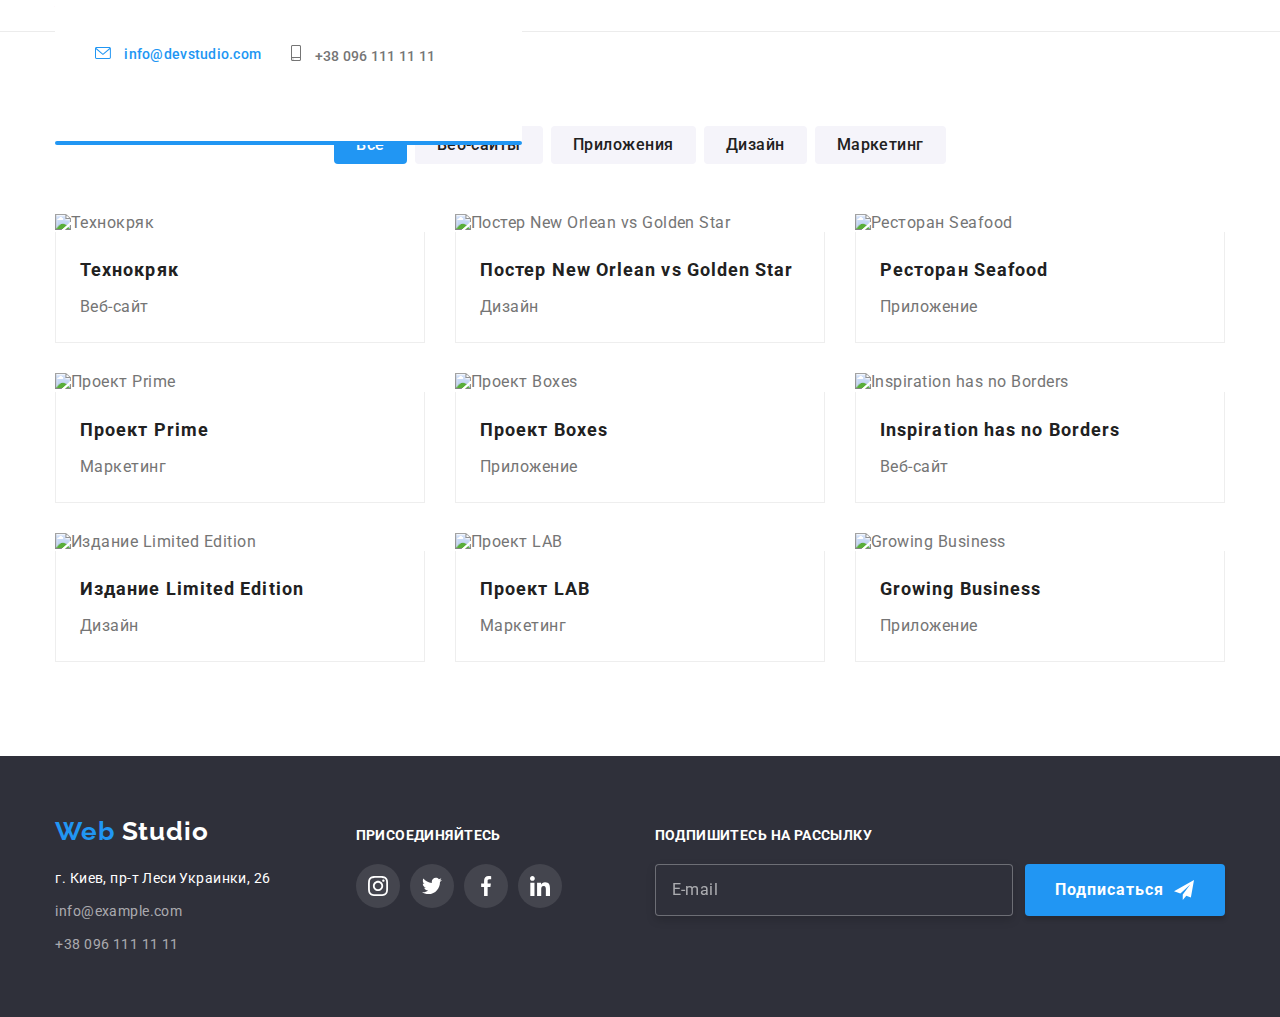
==== commit e8aa3154: "Добавляет мобильную версию сайта с меню" ====
--- a/portfolio.html
+++ b/portfolio.html
@@ -1,385 +1,362 @@
 <!DOCTYPE html>
 <html lang="ru">
-  <head>
-    <meta charset="UTF-8" />
-    <meta http-equiv="X-UA-Compatible" content="IE=edge" />
-    <meta name="viewport" content="width=device-width, initial-scale=1.0" />
-    <title>Портфолио</title>
-    <link rel="preconnect" href="https://fonts.googleapis.com" />
-    <link rel="preconnect" href="https://fonts.gstatic.com" crossorigin />
-    <link
-      href="https://fonts.googleapis.com/css2?family=Raleway:wght@700&family=Roboto:wght@400;500;700;900&display=swap"
-      rel="stylesheet"
-    />
-    <link
-      rel="stylesheet"
-      href="https://cdnjs.cloudflare.com/ajax/libs/modern-normalize/1.1.0/modern-normalize.min.css"
-    />
-    <link rel="stylesheet" href="./css/styles.css" />
-  </head>
-  <body>
-    <!-- Шапка -->
-    <header class="header">
-      <div class="container">
-        <nav class="header-nav v-centered">
-          <a class="link logo" href="./"> Web<span>Studio</span> </a>
-          <ul class="site-nav v-centered list">
-            <li class="site-nav-item">
-              <a class="link site-nav-link" href="./index.html">Студия</a>
-            </li>
-            <li class="site-nav-item">
-              <a class="link site-nav-link current" href="./portfolio.html"
-                >Портфолио</a
-              >
-            </li>
-            <li class="site-nav-item">
-              <a class="link site-nav-link" href="">Контакты</a>
-            </li>
-          </ul>
+	<head>
+		<meta charset="UTF-8" />
+		<meta http-equiv="X-UA-Compatible" content="IE=edge" />
+		<meta name="viewport" content="width=device-width, initial-scale=1.0" />
+		<title>Портфолио</title>
+		<link rel="preconnect" href="https://fonts.googleapis.com" />
+		<link rel="preconnect" href="https://fonts.gstatic.com" crossorigin />
+		<link
+			href="https://fonts.googleapis.com/css2?family=Raleway:wght@700&family=Roboto:wght@400;500;700;900&display=swap"
+			rel="stylesheet"
+		/>
+		<link
+			rel="stylesheet"
+			href="https://cdnjs.cloudflare.com/ajax/libs/modern-normalize/1.1.0/modern-normalize.min.css"
+		/>
+		<link rel="stylesheet" href="./css/main.min.css" />
+	</head>
+	<body>
+		<!-- Шапка -->
+		<header class="header">
+			<div class="container header__container">
+				<nav class="header__nav">
+					<a class="link logo__link" href="./">
+						Web
+						<span class="logo__accent">Studio</span>
+					</a>
+					<button
+						type="button"
+						class="button header-menu__button"
+						aria-expanded="false"
+						aria-controls="header-menu__container"
+						data-menu-button
+					>
+						<svg width="40" height="40" aria-label="Переключатель мобильного меню">
+							<use class="icon header-menu__close" href="./images/icons.svg#menu_close"></use>
+							<use class="icon header-menu__open" href="./images/icons.svg#menu_open"></use>
+						</svg>
+					</button>
+					<div class="header-menu__container" id="header-menu__container" data-menu>
+						<ul class="list site-nav__list">
+							<li class="site-nav__item">
+								<a class="link site-nav__link" href="./index.html">Студия</a>
+							</li>
+							<li class="site-nav__item">
+								<a class="link site-nav__link site-nav__link--current" href="./portfolio.html">Портфолио</a>
+							</li>
+							<li class="site-nav__item">
+								<a class="link site-nav__link" href="">Контакты</a>
+							</li>
+						</ul>
 
-          <ul class="contacts v-centered list">
-            <li class="centered current">
-              <a
-                class="link contacts-link current"
-                href="mailto:info@devstudio.com"
-                ><svg class="icon current" width="16" height="12">
-                  <use href="./images/icons.svg#envelope"></use></svg
-                ><span>info@devstudio.com</span></a
-              >
-            </li>
-            <li class="centered">
-              <a class="link contacts-link" href="tel:+380961111111"
-                ><svg class="icon" width="10" height="16">
-                  <use href="./images/icons.svg#smartphone"></use></svg
-                ><span>+38 096 111 11 11</span></a
-              >
-            </li>
-          </ul>
-        </nav>
-      </div>
-    </header>
-    <!-- Основная часть -->
-    <main>
-      <!-- Наши работы -->
-      <section class="section works">
-        <div class="container">
-          <nav class="works-nav">
-            <h2 class="section-title visually-hidden">Наши работы</h2>
-            <ul class="list works-nav-list g-centered">
-              <li class="works-nav-item">
-                <button class="button primary">Все</button>
-              </li>
-              <li class="works-nav-item">
-                <button class="button secondary">Веб-сайты</button>
-              </li>
-              <li class="works-nav-item">
-                <button class="button secondary">Приложения</button>
-              </li>
-              <li class="works-nav-item">
-                <button class="button secondary">Дизайн</button>
-              </li>
-              <li class="works-nav-item">
-                <button class="button secondary">Маркетинг</button>
-              </li>
-            </ul>
-          </nav>
-          <ul class="list works-list">
-            <li class="works-sample">
-              <a class="link" href="">
-                <div class="works-sample-thumb">
-                  <div class="works-sample-overlay">
-                    <p class="works-sample-overlay-text">
-                      Технокряк это современная площадка распространения
-                      коронавируса. Компании используют эту платформу для
-                      цифрового шпионажа и атак на защищённые сервера
-                      конкурентов.
-                    </p>
-                  </div>
-                  <img
-                    class="img"
-                    src="./images/portfolio_sample1.jpg"
-                    alt="Технокряк"
-                    width="370"
-                  />
-                </div>
-                <div class="works-description-container">
-                  <h3 class="works-name">Технокряк</h3>
-                  <p class="works-type">Веб-сайт</p>
-                </div>
-              </a>
-            </li>
-            <li class="works-sample">
-              <a class="link" href="">
-                <div class="works-sample-thumb">
-                  <div class="works-sample-overlay">
-                    <p class="works-sample-overlay-text">
-                      Технокряк это современная площадка распространения
-                      коронавируса. Компании используют эту платформу для
-                      цифрового шпионажа и атак на защищённые сервера
-                      конкурентов.
-                    </p>
-                  </div>
-                  <img
-                    class="img"
-                    src="./images/portfolio_sample2.jpg "
-                    alt="Постер New Orlean vs Golden Star"
-                    width="370"
-                  />
-                </div>
-                <div class="works-description-container">
-                  <h3 class="works-name">Постер New Orlean vs Golden Star</h3>
-                  <p class="works-type">Дизайн</p>
-                </div>
-              </a>
-            </li>
-            <li class="works-sample">
-              <a class="link" href="">
-                <div class="works-sample-thumb">
-                  <div class="works-sample-overlay">
-                    <p class="works-sample-overlay-text">
-                      Технокряк это современная площадка распространения
-                      коронавируса. Компании используют эту платформу для
-                      цифрового шпионажа и атак на защищённые сервера
-                      конкурентов.
-                    </p>
-                  </div>
-                  <img
-                    class="img"
-                    src="./images/portfolio_sample3.jpg"
-                    alt="Ресторан Seafood"
-                    width="370"
-                  />
-                </div>
-                <div class="works-description-container">
-                  <h3 class="works-name">Ресторан Seafood</h3>
-                  <p class="works-type">Приложение</p>
-                </div>
-              </a>
-            </li>
-            <li class="works-sample">
-              <a class="link" href="">
-                <div class="works-sample-thumb">
-                  <div class="works-sample-overlay">
-                    <p class="works-sample-overlay-text">
-                      Технокряк это современная площадка распространения
-                      коронавируса. Компании используют эту платформу для
-                      цифрового шпионажа и атак на защищённые сервера
-                      конкурентов.
-                    </p>
-                  </div>
-                  <img
-                    class="img"
-                    src="./images/portfolio_sample4.jpg"
-                    alt="Проект Prime"
-                    width="370"
-                  />
-                </div>
-                <div class="works-description-container">
-                  <h3 class="works-name">Проект Prime</h3>
-                  <p class="works-type">Маркетинг</p>
-                </div>
-              </a>
-            </li>
-            <li class="works-sample">
-              <a class="link" href="">
-                <div class="works-sample-thumb">
-                  <div class="works-sample-overlay">
-                    <p class="works-sample-overlay-text">
-                      Технокряк это современная площадка распространения
-                      коронавируса. Компании используют эту платформу для
-                      цифрового шпионажа и атак на защищённые сервера
-                      конкурентов.
-                    </p>
-                  </div>
-                  <img
-                    class="img"
-                    src="./images/portfolio_sample5.jpg"
-                    alt="Проект Boxes"
-                    width="370"
-                  />
-                </div>
-                <div class="works-description-container">
-                  <h3 class="works-name">Проект Boxes</h3>
-                  <p class="works-type">Приложение</p>
-                </div>
-              </a>
-            </li>
-            <li class="works-sample">
-              <a class="link" href="">
-                <div class="works-sample-thumb">
-                  <div class="works-sample-overlay">
-                    <p class="works-sample-overlay-text">
-                      Технокряк это современная площадка распространения
-                      коронавируса. Компании используют эту платформу для
-                      цифрового шпионажа и атак на защищённые сервера
-                      конкурентов.
-                    </p>
-                  </div>
-                  <img
-                    class="img"
-                    src="./images/portfolio_sample6.jpg"
-                    alt="Inspiration has no Borders"
-                    width="370"
-                  />
-                </div>
-                <div class="works-description-container">
-                  <h3 class="works-name">Inspiration has no Borders</h3>
-                  <p class="works-type">Веб-сайт</p>
-                </div>
-              </a>
-            </li>
-            <li class="works-sample">
-              <a class="link" href="">
-                <div class="works-sample-thumb">
-                  <div class="works-sample-overlay">
-                    <p class="works-sample-overlay-text">
-                      Технокряк это современная площадка распространения
-                      коронавируса. Компании используют эту платформу для
-                      цифрового шпионажа и атак на защищённые сервера
-                      конкурентов.
-                    </p>
-                  </div>
-                  <img
-                    class="img"
-                    src="./images/portfolio_sample7.jpg"
-                    alt="Издание Limited Edition"
-                    width="370"
-                  />
-                </div>
-                <div class="works-description-container">
-                  <h3 class="works-name">Издание Limited Edition</h3>
-                  <p class="works-type">Дизайн</p>
-                </div>
-              </a>
-            </li>
-            <li class="works-sample">
-              <a class="link" href="">
-                <div class="works-sample-thumb">
-                  <div class="works-sample-overlay">
-                    <p class="works-sample-overlay-text">
-                      Технокряк это современная площадка распространения
-                      коронавируса. Компании используют эту платформу для
-                      цифрового шпионажа и атак на защищённые сервера
-                      конкурентов.
-                    </p>
-                  </div>
-                  <img
-                    class="img"
-                    src="./images/portfolio_sample8.jpg"
-                    alt="Проект LAB"
-                    width="370"
-                  />
-                </div>
-                <div class="works-description-container">
-                  <h3 class="works-name">Проект LAB</h3>
-                  <p class="works-type">Маркетинг</p>
-                </div>
-              </a>
-            </li>
-            <li class="works-sample">
-              <a class="link" href="">
-                <div class="works-sample-thumb">
-                  <div class="works-sample-overlay">
-                    <p class="works-sample-overlay-text">
-                      Технокряк это современная площадка распространения
-                      коронавируса. Компании используют эту платформу для
-                      цифрового шпионажа и атак на защищённые сервера
-                      конкурентов.
-                    </p>
-                  </div>
-                  <img
-                    class="img"
-                    src="./images/portfolio_sample9.jpg"
-                    alt="Growing Business"
-                    width="370"
-                  />
-                </div>
-                <div class="works-description-container">
-                  <h3 class="works-name">Growing Business</h3>
-                  <p class="works-type">Приложение</p>
-                </div>
-              </a>
-            </li>
-          </ul>
-        </div>
-      </section>
-    </main>
-    <!-- Футер -->
-    <footer class="footer">
-      <div class="container v-centered">
-        <div class="address-block">
-          <a class="logo logo-footer link" href="./">
-            Web<span>Studio</span>
-          </a>
-          <address class="address">
-            <ul class="list address-list">
-              <li class="address-item">
-                <a
-                  class="link link-footer-primary"
-                  href="https://goo.gl/maps/P5hhrZKVmuoFHLja6"
-                  target="_blank"
-                  rel="noopener noreferrer"
-                  >г. Киев, пр-т Леси Украинки, 26</a
-                >
-              </li>
-              <li class="address-item">
-                <a class="link link-footer" href="mailto:info@example.com"
-                  >info@example.com</a
-                >
-              </li>
-              <li class="address-item">
-                <a class="link link-footer" href="tel:+380961111111"
-                  >+38 096 111 11 11</a
-                >
-              </li>
-            </ul>
-          </address>
-        </div>
-        <div class="social-block">
-          <h3 class="title-social">Присоединяйтесь</h3>
-          <ul class="list g-centered">
-            <li class="item-social">
-              <a class="link link-social centered" href=""
-                ><svg class="icon" width="20" height="20">
-                  <use href="./images/icons.svg#instagram1"></use></svg
-              ></a>
-            </li>
-            <li class="item-social">
-              <a class="link link-social centered" href=""
-                ><svg class="icon" width="20" height="20">
-                  <use href="./images/icons.svg#twitter1"></use></svg
-              ></a>
-            </li>
-            <li class="item-social">
-              <a class="link link-social centered" href=""
-                ><svg class="icon" width="20" height="20">
-                  <use href="./images/icons.svg#facebook1"></use></svg
-              ></a>
-            </li>
-            <li class="item-social">
-              <a class="link link-social centered" href=""
-                ><svg class="icon" width="20" height="20">
-                  <use href="./images/icons.svg#linkedin1"></use></svg
-              ></a>
-            </li>
-          </ul>
-        </div>
-        <form class="subscribe-form" method="get">
-          <h3 class="title-social">Подпишитесь на рассылку</h3>
-          <span class="subscribe-wrapper">
-            <input class="subscribe-input" type="email" placeholder="E-mail" />
-            <button class="subscribe-button button" type="submit">
-              Подписаться<svg
-                class="subscribe-icon icon"
-                width="20"
-                height="20"
-              >
-                <use href="./images/icons.svg#icon_send"></use>
-              </svg>
-            </button>
-          </span>
-        </form>
-      </div>
-    </footer>
-  </body>
+						<ul class="list contacts__list">
+							<li class="contacts__item">
+								<a class="link contacts__link contacts__link--current" href="mailto:info@devstudio.com">
+									<svg class="icon contacts__icon" width="16" height="12">
+										<use href="./images/icons.svg#envelope"></use>
+									</svg>
+									<span class="contacts__text">info@devstudio.com</span>
+								</a>
+							</li>
+							<li class="contacts__item">
+								<a class="link contacts__link" href="tel:+380961111111">
+									<svg class="icon contacts__icon" width="10" height="16">
+										<use href="./images/icons.svg#smartphone"></use>
+									</svg>
+									<span class="contacts__text">+38 096 111 11 11</span>
+								</a>
+							</li>
+						</ul>
+						<ul class="list header-social__list">
+							<li class="header-social__item"><a class="link header-social__link" href="">Instagram</a></li>
+							<li class="header-social__item"><a class="link header-social__link" href="">Twitter</a></li>
+							<li class="header-social__item"><a class="link header-social__link" href="">Facebook</a></li>
+							<li class="header-social__item"><a class="link header-social__link" href="">LinkedIn</a></li>
+						</ul>
+					</div>
+				</nav>
+			</div>
+		</header>
+		<!-- Основная часть -->
+		<main>
+			<!-- Наши работы -->
+			<section class="section works__section">
+				<div class="container works__container">
+					<nav class="works-nav">
+						<h2 class="section-title visually-hidden">Наши работы</h2>
+						<ul class="list works-nav_list">
+							<li class="works-nav__item">
+								<button class="button button--primary works-nav__button">Все</button>
+							</li>
+							<li class="works-nav__item">
+								<button class="button button--secondary works-nav__button">Веб-сайты</button>
+							</li>
+							<li class="works-nav__item">
+								<button class="button button--secondary works-nav__button">Приложения</button>
+							</li>
+							<li class="works-nav__item">
+								<button class="button button--secondary works-nav__button">Дизайн</button>
+							</li>
+							<li class="works-nav__item">
+								<button class="button button--secondary works-nav__button">Маркетинг</button>
+							</li>
+						</ul>
+					</nav>
+					<ul class="list works-sample_list">
+						<li class="works-sample">
+							<a class="link" href="">
+								<div class="works-sample__thumb">
+									<div class="works-sample__overlay">
+										<p class="works-sample__overlay-text">
+											Технокряк это современная площадка распространения коронавируса. Компании используют эту платформу
+											для цифрового шпионажа и атак на защищённые сервера конкурентов.
+										</p>
+									</div>
+									<img class="img works-sample__img" src="./images/portfolio_sample1.jpg" alt="Технокряк" />
+								</div>
+								<div class="works-sample__description-container">
+									<h3 class="works-sample__name">Технокряк</h3>
+									<p class="works-sample__type">Веб-сайт</p>
+								</div>
+							</a>
+						</li>
+						<li class="works-sample">
+							<a class="link" href="">
+								<div class="works-sample__thumb">
+									<div class="works-sample__overlay">
+										<p class="works-sample__overlay-text">
+											Технокряк это современная площадка распространения коронавируса. Компании используют эту платформу
+											для цифрового шпионажа и атак на защищённые сервера конкурентов.
+										</p>
+									</div>
+									<img
+										class="img works-sample__img"
+										src="./images/portfolio_sample2.jpg "
+										alt="Постер New Orlean vs Golden Star"
+										width="370"
+									/>
+								</div>
+								<div class="works-sample__description-container">
+									<h3 class="works-sample__name">Постер New Orlean vs Golden Star</h3>
+									<p class="works-sample__type">Дизайн</p>
+								</div>
+							</a>
+						</li>
+						<li class="works-sample">
+							<a class="link" href="">
+								<div class="works-sample__thumb">
+									<div class="works-sample__overlay">
+										<p class="works-sample__overlay-text">
+											Технокряк это современная площадка распространения коронавируса. Компании используют эту платформу
+											для цифрового шпионажа и атак на защищённые сервера конкурентов.
+										</p>
+									</div>
+									<img class="img works-sample__img" src="./images/portfolio_sample3.jpg" alt="Ресторан Seafood" />
+								</div>
+								<div class="works-sample__description-container">
+									<h3 class="works-sample__name">Ресторан Seafood</h3>
+									<p class="works-sample__type">Приложение</p>
+								</div>
+							</a>
+						</li>
+						<li class="works-sample">
+							<a class="link" href="">
+								<div class="works-sample__thumb">
+									<div class="works-sample__overlay">
+										<p class="works-sample__overlay-text">
+											Технокряк это современная площадка распространения коронавируса. Компании используют эту платформу
+											для цифрового шпионажа и атак на защищённые сервера конкурентов.
+										</p>
+									</div>
+									<img class="img works-sample__img" src="./images/portfolio_sample4.jpg" alt="Проект Prime" />
+								</div>
+								<div class="works-sample__description-container">
+									<h3 class="works-sample__name">Проект Prime</h3>
+									<p class="works-sample__type">Маркетинг</p>
+								</div>
+							</a>
+						</li>
+						<li class="works-sample">
+							<a class="link" href="">
+								<div class="works-sample__thumb">
+									<div class="works-sample__overlay">
+										<p class="works-sample__overlay-text">
+											Технокряк это современная площадка распространения коронавируса. Компании используют эту платформу
+											для цифрового шпионажа и атак на защищённые сервера конкурентов.
+										</p>
+									</div>
+									<img class="img works-sample__img" src="./images/portfolio_sample5.jpg" alt="Проект Boxes" />
+								</div>
+								<div class="works-sample__description-container">
+									<h3 class="works-sample__name">Проект Boxes</h3>
+									<p class="works-sample__type">Приложение</p>
+								</div>
+							</a>
+						</li>
+						<li class="works-sample">
+							<a class="link" href="">
+								<div class="works-sample__thumb">
+									<div class="works-sample__overlay">
+										<p class="works-sample__overlay-text">
+											Технокряк это современная площадка распространения коронавируса. Компании используют эту платформу
+											для цифрового шпионажа и атак на защищённые сервера конкурентов.
+										</p>
+									</div>
+									<img
+										class="img works-sample__img"
+										src="./images/portfolio_sample6.jpg"
+										alt="Inspiration has no Borders"
+									/>
+								</div>
+								<div class="works-sample__description-container">
+									<h3 class="works-sample__name">Inspiration has no Borders</h3>
+									<p class="works-sample__type">Веб-сайт</p>
+								</div>
+							</a>
+						</li>
+						<li class="works-sample">
+							<a class="link" href="">
+								<div class="works-sample__thumb">
+									<div class="works-sample__overlay">
+										<p class="works-sample__overlay-text">
+											Технокряк это современная площадка распространения коронавируса. Компании используют эту платформу
+											для цифрового шпионажа и атак на защищённые сервера конкурентов.
+										</p>
+									</div>
+									<img
+										class="img works-sample__img"
+										src="./images/portfolio_sample7.jpg"
+										alt="Издание Limited Edition"
+									/>
+								</div>
+								<div class="works-sample__description-container">
+									<h3 class="works-sample__name">Издание Limited Edition</h3>
+									<p class="works-sample__type">Дизайн</p>
+								</div>
+							</a>
+						</li>
+						<li class="works-sample">
+							<a class="link" href="">
+								<div class="works-sample__thumb">
+									<div class="works-sample__overlay">
+										<p class="works-sample__overlay-text">
+											Технокряк это современная площадка распространения коронавируса. Компании используют эту платформу
+											для цифрового шпионажа и атак на защищённые сервера конкурентов.
+										</p>
+									</div>
+									<img class="img works-sample__img" src="./images/portfolio_sample8.jpg" alt="Проект LAB" />
+								</div>
+								<div class="works-sample__description-container">
+									<h3 class="works-sample__name">Проект LAB</h3>
+									<p class="works-sample__type">Маркетинг</p>
+								</div>
+							</a>
+						</li>
+						<li class="works-sample">
+							<a class="link" href="">
+								<div class="works-sample__thumb">
+									<div class="works-sample__overlay">
+										<p class="works-sample__overlay-text">
+											Технокряк это современная площадка распространения коронавируса. Компании используют эту платформу
+											для цифрового шпионажа и атак на защищённые сервера конкурентов.
+										</p>
+									</div>
+									<img class="img works-sample__img" src="./images/portfolio_sample9.jpg" alt="Growing Business" />
+								</div>
+								<div class="works-sample__description-container">
+									<h3 class="works-sample__name">Growing Business</h3>
+									<p class="works-sample__type">Приложение</p>
+								</div>
+							</a>
+						</li>
+					</ul>
+				</div>
+			</section>
+		</main>
+		<!-- Футер -->
+		<footer class="footer">
+			<div class="container footer__container">
+				<div class="address-block">
+					<a class="link logo__link footer__logo" href="./">
+						Web
+						<span class="logo__accent--footer">Studio</span>
+					</a>
+					<address class="address">
+						<ul class="list address__list">
+							<li class="address__item">
+								<a
+									class="link address__link-primary"
+									href="https://goo.gl/maps/P5hhrZKVmuoFHLja6"
+									target="_blank"
+									rel="noopener noreferrer"
+								>
+									г. Киев, пр-т Леси Украинки, 26
+								</a>
+							</li>
+							<li class="address__item">
+								<a class="link address__link" href="mailto:info@example.com">info@example.com</a>
+							</li>
+							<li class="address__item">
+								<a class="link address__link" href="tel:+380961111111">+38 096 111 11 11</a>
+							</li>
+						</ul>
+					</address>
+				</div>
+				<div class="footer__social-block">
+					<h3 class="footer__title">Присоединяйтесь</h3>
+					<ul class="list social__list g-centered">
+						<li class="social__item">
+							<a class="link social__link footer__social__link" href="">
+								<svg class="icon" width="20" height="20">
+									<use href="./images/icons.svg#instagram1"></use>
+								</svg>
+							</a>
+						</li>
+						<li class="social__item">
+							<a class="link social__link footer__social__link" href="">
+								<svg class="icon" width="20" height="20">
+									<use href="./images/icons.svg#twitter1"></use>
+								</svg>
+							</a>
+						</li>
+						<li class="social__item">
+							<a class="link social__link footer__social__link" href="">
+								<svg class="icon" width="20" height="20">
+									<use href="./images/icons.svg#facebook1"></use>
+								</svg>
+							</a>
+						</li>
+						<li class="social__item">
+							<a class="link social__link footer__social__link" href="">
+								<svg class="icon" width="20" height="20">
+									<use href="./images/icons.svg#linkedin1"></use>
+								</svg>
+							</a>
+						</li>
+					</ul>
+				</div>
+				<form class="subscribe-form" method="get">
+					<h3 class="footer__title">Подпишитесь на рассылку</h3>
+					<span class="subscribe-form__wrapper">
+						<input
+							class="subscribe-form__input"
+							type="email"
+							placeholder="E-mail"
+							title="Почта должна быть формата user@gmail.com"
+							pattern="[^@\s]+@[^@\s]+\.[^@\s]+"
+						/>
+						<button class="button subscribe-form__button" type="submit">
+							Подписаться
+							<svg class="icon subscribe-form__icon" width="20" height="20">
+								<use href="./images/icons.svg#icon_send"></use>
+							</svg>
+						</button>
+					</span>
+				</form>
+			</div>
+		</footer>
+		<script src="./js/mobile-menu.js"></script>
+	</body>
 </html>
--- a/css/main.min.css
+++ b/css/main.min.css
@@ -0,0 +1,2 @@
+:root{--primary-text-color: #757575;--accent-color: #2196f3;--primary-black-color: #000000;--primary-white-color: #ffffff;--hero-gradient-color: rgba(47, 48, 58, 0.4);--secondary-white-color: #f5f4fa;--common-title-color: #212121;--header-border-color: #ececec;--works-border-color: #eeeeee;--footer-color: #2f303a;--svg-social-color: #afb1b8;--svg-footer-color: rgba(255, 255, 255, 0.1);--footer-hyperlink-color: rgba(255, 255, 255, 0.6);--transition: 250ms cubic-bezier(0.4, 0, 0.2, 1)}.visually-hidden{position:absolute !important;clip:rect(1px 1px 1px 1px);padding:0 !important;border:0 !important;height:1px !important;width:1px !important;overflow:hidden}.modal-form__checkbox-label{display:flex;align-items:center;justify-content:center}body{background-color:#e5e5e5;color:var(--primary-text-color);font-family:Roboto, sans-serif;font-size:var(--primary-font-size);font-weight:400;line-height:24px/var(--primary-font-size);letter-spacing:.03em;font-style:normal}body.modal-open,body.menu-open{overflow:hidden}.list{padding:0;margin:0;list-style:none}.img{display:block;max-width:100%;height:auto}p,h1,h2,h3,h4,h5,h6{margin:0}.icon{fill:currentColor}.button{text-decoration:none;text-align:center;cursor:pointer;border:none;letter-spacing:inherit;transition:color var(--transition),background-color var(--transition)}.button--primary{color:var(--primary-white-color);background-color:var(--accent-color)}.button--primary:hover,.button--primary:focus{color:var(--common-title-color);background-color:var(--secondary-white-color)}.button--secondary{color:var(--common-title-color);background-color:var(--secondary-white-color)}.button--secondary:hover,.button--secondary:focus{color:var(--primary-white-color);background-color:var(--accent-color)}.link{text-decoration:none;color:inherit;letter-spacing:inherit;transition:color var(--transition),background-color var(--transition),border var(--transition)}.link:hover,.link:focus{color:var(--accent-color)}.link--current{color:var(--accent-color)}.link--current:hover,.link--current:focus{color:inherit}.address__link{color:var(--footer-hyperlink-color);letter-spacing:inherit}.logo__link{font-family:Raleway;display:flex;color:var(--accent-color)}@media screen and (max-width: 767px){.logo__link{font-size:24px;font-weight:700;line-height:1.17;letter-spacing:.03em}}@media screen and (min-width: 1200px){.logo__link{font-size:26px;font-weight:700;line-height:1.19;letter-spacing:.03em}}.logo__accent{color:var(--primary-black-color)}.logo__accent--footer{color:var(--primary-white-color)}.social__list{display:flex;justify-content:center}@media screen and (min-width: 1200px){.social__item+.social__item{margin-left:10px}}.social__link{display:flex;justify-content:center;align-items:center;width:44px;height:44px;border-radius:50%}.social__link:hover,.social__link:focus{background:var(--accent-color);color:var(--primary-white-color)}.link-social--current{background:var(--accent-color);color:var(--primary-white-color)}.link-social--current:hover,.link-social--current:focus{background:var(--svg-footer-color);color:var(--svg-social-color)}.command__social__link{color:var(--svg-social-color)}.footer__social__link{background-color:var(--svg-footer-color);color:var(--primary-white-color)}.modal__backdrop{position:fixed;top:0;left:0;width:100vw;height:100vh;background-color:rgba(0,0,0,0.5);opacity:1;transition:opacity var(--transition);overflow-y:scroll}.modal__backdrop.is-hidden{opacity:0;visibility:hidden;pointer-events:none;transition:visibility var(--transition),opacity var(--transition)}.modal__container{position:absolute;top:50%;left:50%;min-height:581px;min-width:528px;padding:40px;background-color:var(--primary-white-color);transform:translate(-50%, -50%) scale(1)}.modal__backdrop.is-hidden .modal__container{transform:translate(-50%, -50%) scale(1.1)}.modal__close-button{position:absolute;height:30px;width:30px;top:8px;right:8px;color:var(--primary-black-color);background:var(--primary-white-color);border:1px solid rgba(0,0,0,0.1);border-radius:50%;transition:color var(--transition)}.modal__close-button:hover,.modal__close-button:focus{color:var(--accent-color)}.modal-form{display:flex;flex-direction:column}.modal-form__head{color:var(--common-title-color);font-size:20px;font-weight:700;line-height:1.15;letter-spacing:.03em;margin-bottom:12px}.modal-form__label{font-size:var(--modal-form__label);font-weight:400;line-height:14px/var(--modal-form__label);letter-spacing:.01em;margin-bottom:4px}.modal-form__wrapper{position:relative;display:block;margin-bottom:10px}.modal-form__input{width:100%;height:40px;padding-left:42px;border:1px solid rgba(33,33,33,0.2);border-radius:4px;transition:border-color var(--transition)}.modal-form__input:focus{outline:none;border-color:var(--accent-color)}.modal-form__icon{display:block;width:18px;height:18px;position:absolute;top:50%;left:12px;transform:translateY(-50%);color:var(--common-title-color);transition:color var(--transition)}.modal-form__input:focus+.modal-form__icon{color:var(--accent-color)}.modal-form__message{font-size:12px;font-weight:400;line-height:1.17;letter-spacing:.01em;color:rgba(117,117,117,0.5);width:100%;height:120px;padding:12px 16px;border:1px solid rgba(33,33,33,0.2);border-radius:4px;resize:none;transition:border-color var(--transition)}.modal-form__message::placeholder{color:rgba(117,117,117,0.5)}.modal-form__message:focus{outline:none;border-color:var(--accent-color)}.modal-form__checkbox-label{font-size:12px;font-weight:400;line-height:2;letter-spacing:.03em;margin-bottom:30px}.subscribe-form__check-icon{color:var(--primary-white-color);border:1px solid var(--common-title-color);cursor:pointer;border-radius:2px;transition:color var(--transition),border-color var(--transition),background-color var(--transition),box-shadow var(--transition)}.modal-form__checkbox:checked+.subscribe-form__check-icon{color:var(--primary-white-color);background-color:var(--accent-color);border-color:var(--accent-color)}.modal-form__checkbox:focus:not(:checked)+.subscribe-form__check-icon{color:transparent;border-color:var(--accent-color);box-shadow:inset 0 0 0 2px var(--accent-color)}.modal-form__policy{color:var(--accent-color)}.modal-form__button{font-size:16px;font-weight:700;line-height:1.88;letter-spacing:.06em;width:200px;padding:10px 55px;margin:0 auto;color:var(--primary-white-color);background:#188ce8;box-shadow:0px 4px 4px rgba(0,0,0,0.15);border-radius:4px}.header-menu__button{display:block;margin-left:auto;z-index:3;background-color:transparent}.header-menu__button:hover,.header-menu__button:focus{color:var(--accent-color)}@media screen and (min-width: 769px){.header-menu__button{display:none}}.header-menu__button .header-menu__close{display:none}.header-menu__button.is-open .header-menu__close{display:block}.header-menu__button.is-open .header-menu__open{display:none}.header-menu__container{background-color:var(--primary-white-color);position:absolute;z-index:2;padding:48px 40px}@media screen and (max-width: 767px){.header-menu__container{display:none;top:0;left:0;width:100vw;height:100vh;overflow:scroll}.header-menu__container.is-open{display:block}}@media screen and (max-width: 767px){.site-nav__list{display:block;margin-bottom:302px}}@media screen and (min-width: 1200px){.site-nav__list{display:flex;align-items:center;margin-left:93px}}@media screen and (max-width: 767px){.site-nav__item+.site-nav__item{margin-top:32px}}@media screen and (min-width: 1200px){.site-nav__item+.site-nav__item{margin-left:50px}}.site-nav__link{color:var(--common-title-color)}@media screen and (max-width: 767px){.site-nav__link{font-size:40px;font-weight:500;line-height:1.18;letter-spacing:.02em}}.site-nav__link--current{color:var(--accent-color)}.site-nav__link--current:hover,.site-nav__link--current:focus{color:var(--common-title-color)}@media screen and (min-width: 1200px){.site-nav__link--current::after{display:inline-block;content:"";position:absolute;bottom:0;left:0;width:100%;height:4px;background-color:#2196f3;border-radius:2px;transition:background-color var(--transition)}}.site-nav__link--current:hover::after,.site-nav__link--current:focus::after{background-color:var(--common-title-color)}@media screen and (max-width: 767px){.contacts__list{display:flex;align-items:flex-start;flex-direction:column-reverse;margin-bottom:64px}}@media screen and (min-width: 1200px){.contacts__list{display:flex;align-items:center;margin-left:auto}}@media screen and (min-width: 1200px){.contacts__text{margin-left:10px}}@media screen and (max-width: 767px){.contacts__item+.contacts__item{margin-bottom:32px}}@media screen and (min-width: 1200px){.contacts__item+.contacts__item{display:flex;justify-content:center;align-items:center;margin-left:30px}}.contacts__link{color:var(--primary-text-color)}@media screen and (max-width: 767px){.contacts__link{font-size:40px;font-weight:500;line-height:1.18;letter-spacing:.02em;color:var(--accent-color)}}@media screen and (max-width: 767px){.contacts__icon{display:none}}@media screen and (max-width: 767px){.contacts__link--current{color:var(--primary-text-color);font-size:24px;font-weight:500;line-height:1.17;letter-spacing:.02em}}@media screen and (min-width: 1200px){.contacts__link--current{color:var(--accent-color)}.contacts__link--current:hover,.contacts__link--current:focus{color:inherit}}.container{margin-left:auto;margin-right:auto;padding-left:15px;padding-right:15px}@media screen and (min-width: 480px){.container{width:480px}}@media screen and (min-width: 769px){.container{width:768px}}@media screen and (min-width: 1200px){.container{width:1200px}}.section-title{font-size:28px;font-weight:700;line-height:1.18;letter-spacing:.03em;margin-bottom:30px;color:var(--common-title-color);text-align:center}@media screen and (min-width: 1200px){.section-title{font-size:36px;font-weight:700;line-height:1.17;letter-spacing:.03em;margin-bottom:50px}}.section{background-color:var(--primary-white-color);padding:60px 0}@media screen and (min-width: 1200px){.section{padding:94px 0}}.section__item{margin:0 auto}@media screen and (max-width: 767px){.section__item:not(:last-child){margin-bottom:30px}}@media screen and (min-width: 1200px){.section__item{width:270px}}@media screen and (min-width: 1200px){.section__item+.section__item{margin-left:30px}}.address{color:var(--primary-white-color);font-style:inherit;font-size:14px;font-weight:400;line-height:1.71;letter-spacing:.03em}.address__item:not(:last-child){margin-bottom:9px}@media screen and (min-width: 1200px){.subscribe-form{margin-left:93px}}.subscribe-form__input{font-size:16px;font-weight:400;line-height:1.25;letter-spacing:.03em;padding:15px 16px;filter:drop-shadow(0px 4px 4px rgba(0,0,0,0.15));border:1px solid rgba(255,255,255,0.3);border-radius:4px;background-color:var(--footer-color);color:rgba(255,255,255,0.6)}@media screen and (max-width: 767px){.subscribe-form__input{margin-bottom:30px;width:100%}}@media screen and (min-width: 1200px){.subscribe-form__input{width:358px}}.subscribe-form__input::placeholder{color:rgba(255,255,255,0.6)}@media screen and (max-width: 767px){.subscribe-form__wrapper{flex-direction:column;display:flex;justify-content:center;align-items:center}}@media screen and (min-width: 1200px){.subscribe-form__wrapper{display:flex}}.subscribe-form__button{display:flex;justify-content:center;align-items:center;font-size:16px;font-weight:700;line-height:1.88;letter-spacing:.06em;padding:10px 28px;width:200px;color:var(--primary-white-color);background:var(--accent-color);box-shadow:0px 4px 4px rgba(0,0,0,0.15);border-radius:4px}@media screen and (min-width: 1200px){.subscribe-form__button{margin-left:12px}}.subscribe-form__icon{margin-left:10px;fill:var(--primary-white-color)}.header{background-color:var(--primary-white-color);border-bottom:1px solid var(--header-border-color);position:relative}@media screen and (max-width: 767px){.header__container{padding:0}}.header__nav{display:flex;align-items:center}@media screen and (max-width: 767px){.header__nav{padding:10px 15px}}@media screen and (min-width: 1200px){.header__link,.site-nav__link,.contacts__link{padding-top:32px;padding-bottom:32px;font-size:14px;font-weight:500;line-height:1.14;letter-spacing:.02em;display:block}}@media screen and (max-width: 767px){.header-social__list{display:flex;align-items:center}}@media screen and (min-width: 769px){.header-social__list{display:none}}.header-social__item{font-size:18px;font-weight:500;line-height:1.22;letter-spacing:.02em;color:#2196f3}.header-social__item:not(:last-child)::after{content:"";margin:0 10px;border-left:1px solid rgba(33,33,33,0.2)}.clients__list{display:flex;justify-content:center;flex-wrap:wrap;margin-left:-30px;margin-bottom:-30px}@media screen and (min-width: 1200px){.clients__list{margin:0;flex-wrap:nowrap}}.clients__item{height:92px;display:flex;justify-content:center;align-items:center;flex-basis:calc(100% / 2 - 30px);margin-left:30px;margin-right:0px;margin-top:0px;margin-bottom:30px}@media screen and (min-width: 1200px){.clients__item{margin:0;flex-basis:170px}}.clients__link{width:100%;height:100%;display:flex;justify-content:center;align-items:center;color:var(--svg-social-color);border:1px solid var(--svg-social-color);border-radius:4px}.clients__link:hover,.clients__link:focus{border:1px solid var(--accent-color)}.command__section{background-color:var(--secondary-white-color)}@media screen and (min-width: 1200px){.command__list{display:flex;justify-content:center}}.command__item{background-color:var(--primary-white-color);box-shadow:0px 1px 3px rgba(0,0,0,0.12),0px 1px 1px rgba(0,0,0,0.14),0px 2px 1px rgba(0,0,0,0.2);border-radius:0px 0px 4px 4px}@media screen and (min-width: 1200px){.command__item{width:270px}}.command__description-container{padding:30px 0 24px 0}.command__description{font-size:16px;font-weight:400;line-height:1.19;letter-spacing:.03em;text-align:center}.command__description--name{margin-bottom:10px;color:var(--common-title-color);font-weight:500}.command__description--role{margin-bottom:16px}.hero__section{max-width:1600px;background-color:var(--hero-bg-color);text-align:center;background-image:linear-gradient(var(--hero-gradient-color), var(--hero-gradient-color)),url("../images/hero_img.jpg");box-shadow:0px 4px 4px rgba(0,0,0,0.25)}@media screen and (max-width: 767px){.hero__section{padding:118px 0}}@media screen and (min-width: 1200px){.hero__section{padding:200px 0}}.hero__title{margin:0 auto 30px auto;color:var(--primary-white-color);text-align:center;text-transform:uppercase}@media screen and (max-width: 767px){.hero__title{font-size:26px;font-weight:900;line-height:1.62;letter-spacing:.06em;width:100%}}@media screen and (min-width: 480px){.hero__title{width:360px}}@media screen and (min-width: 1200px){.hero__title{width:696px;font-size:44px;font-weight:900;line-height:1.36;letter-spacing:.06em}}.hero__button{padding:10px 32px;font-size:16px;font-weight:700;line-height:1.88;letter-spacing:.06em;box-shadow:0px 4px 4px rgba(0,0,0,0.15);border-radius:4px}.peculiarities__section{padding-bottom:0}@media screen and (min-width: 1200px){.peculiarities_list{display:flex;justify-content:center}}@media screen and (min-width: 1200px){.peculiarities__item{width:270px}}.peculiarities__icon-container{display:flex;justify-content:center;align-items:center;height:120px;margin-bottom:30px;background-color:var(--secondary-white-color)}.peculiarities__icon{fill:var(--common-title-color)}.peculiarities__title{margin-bottom:10px;color:var(--common-title-color);font-size:14px;font-weight:700;line-height:1.14;letter-spacing:.03em;text-transform:uppercase;text-align:center}.peculiarities__text{font-size:14px;font-weight:400;line-height:1.79;letter-spacing:.03em}@media screen and (max-width: 767px){.samples__section{display:none}}@media screen and (min-width: 1200px){.samples__list{display:flex;justify-content:center}}.samples__item{width:370px;position:relative}.samples__description-container{position:absolute;bottom:0;width:100%;padding:27px 0;text-align:center;background:rgba(47,48,58,0.8)}.samples__title{font-size:14px;font-weight:400;line-height:1.14;letter-spacing:.03em;text-transform:uppercase;color:var(--primary-white-color)}@media screen and (max-width: 767px){.works-nav{margin-bottom:40px}}@media screen and (min-width: 1200px){.works-nav{margin-bottom:50px}}@media screen and (max-width: 767px){.works-nav_list{display:flex;flex-wrap:wrap;margin-bottom:-15px}}@media screen and (min-width: 1200px){.works-nav_list{display:flex;justify-content:center;align-items:center}}@media screen and (max-width: 767px){.works-nav__item{margin-bottom:15px}}.works-nav__item+.works-nav__item{margin-left:8px}.works-nav__button{padding:6px 22px;font-size:16px;font-weight:500;line-height:1.63;letter-spacing:.03em;border-radius:4px}.works-nav__button:hover,.works-nav__button:focus{box-shadow:0px 3px 1px rgba(0,0,0,0.1),0px 1px 2px rgba(0,0,0,0.08),0px 2px 2px rgba(0,0,0,0.12);border-radius:4px}@media screen and (min-width: 1200px){.works-sample_list{display:flex;flex-wrap:wrap;margin-left:-30px;margin-bottom:-30px}}.works-sample{transition:box-shadow var(--transition)}@media screen and (max-width: 767px){.works-sample:not(:last-child){margin-bottom:30px}}@media screen and (min-width: 1200px){.works-sample{flex-basis:calc(100% / 3 - 30px);margin-left:30px;margin-bottom:30px;flex-basis:370px}}.works-sample:hover{box-shadow:0px 1px 1px rgba(0,0,0,0.12),0px 4px 4px rgba(0,0,0,0.06),1px 4px 6px rgba(0,0,0,0.16)}.works-sample__thumb{position:relative;overflow:hidden}.works-sample__overlay{position:absolute;top:0;left:0;width:100%;height:100%;background-color:rgba(33,150,243,0.9);opacity:0;transform:translateY(100%);transition:opacity var(--transition),transform var(--transition)}.works-sample:hover .works-sample__overlay{opacity:1;transform:translateY(0)}.works-sample__overlay-text{padding:63px 24px;font-size:18px;font-weight:400;line-height:1.56;letter-spacing:.03em;color:var(--primary-white-color)}.works-sample__description-container{padding:20px 24px;border:1px solid var(--works-border-color);border-top:0}.works-sample__name{margin-bottom:4px;color:var(--common-title-color);font-size:18px;font-weight:700;line-height:2;letter-spacing:.06em}.works-sample__type{color:var(--primary-text-color);font-size:16px;font-weight:400;line-height:1.88;letter-spacing:.03em}.footer{background-color:var(--footer-color);padding:60px 0}@media screen and (max-width: 767px){.footer__container{text-align:center}}@media screen and (min-width: 1200px){.footer__container{display:flex;justify-content:center;align-items:baseline}}@media screen and (max-width: 767px){.address-block{margin-bottom:60px}}.footer__logo{display:block;margin-bottom:20px}.footer__title{font-size:14px;font-weight:700;line-height:1.14;letter-spacing:.03em;text-transform:uppercase;color:var(--primary-white-color);margin-bottom:20px}@media screen and (max-width: 767px){.footer__social-block{margin-bottom:60px}}@media screen and (min-width: 1200px){.footer__social-block{margin-left:85px}}
+/*# sourceMappingURL=main.min.css.map */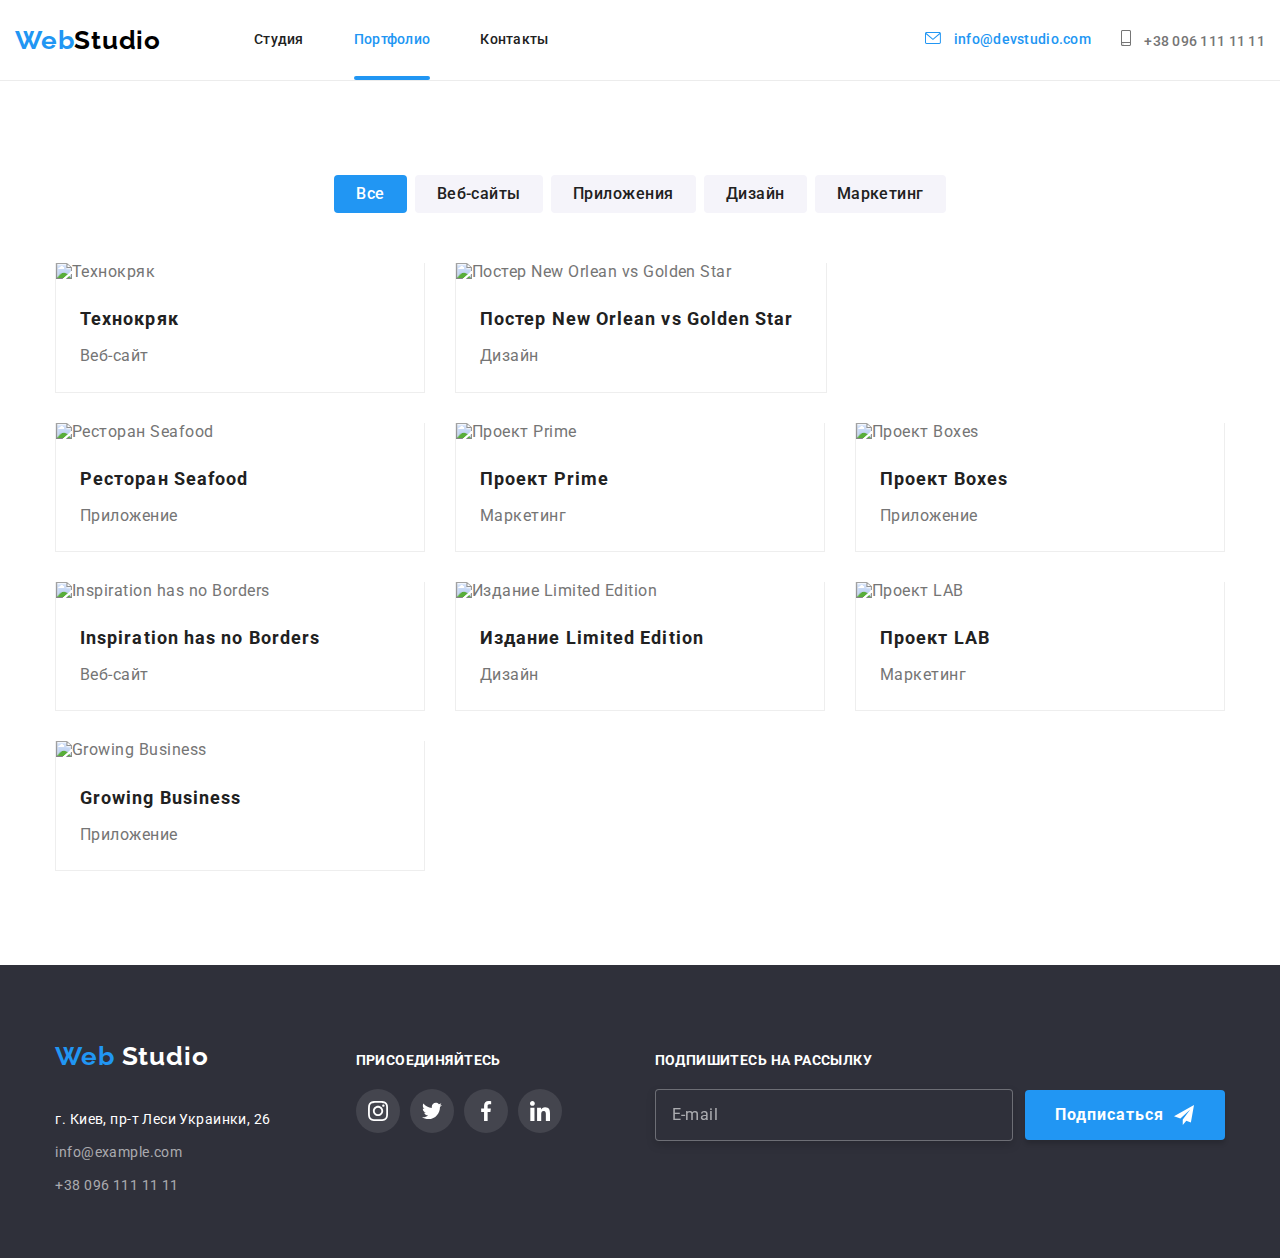
==== commit 83f74553: "Добавляет планшетное отображение" ====
--- a/portfolio.html
+++ b/portfolio.html
@@ -85,7 +85,7 @@
 			<section class="section works__section">
 				<div class="container works__container">
 					<nav class="works-nav">
-						<h2 class="section-title visually-hidden">Наши работы</h2>
+						<h2 class="section__title visually-hidden">Наши работы</h2>
 						<ul class="list works-nav_list">
 							<li class="works-nav__item">
 								<button class="button button--primary works-nav__button">Все</button>
--- a/css/main.min.css
+++ b/css/main.min.css
@@ -1,2 +1,2 @@
-:root{--primary-text-color: #757575;--accent-color: #2196f3;--primary-black-color: #000000;--primary-white-color: #ffffff;--hero-gradient-color: rgba(47, 48, 58, 0.4);--secondary-white-color: #f5f4fa;--common-title-color: #212121;--header-border-color: #ececec;--works-border-color: #eeeeee;--footer-color: #2f303a;--svg-social-color: #afb1b8;--svg-footer-color: rgba(255, 255, 255, 0.1);--footer-hyperlink-color: rgba(255, 255, 255, 0.6);--transition: 250ms cubic-bezier(0.4, 0, 0.2, 1)}.visually-hidden{position:absolute !important;clip:rect(1px 1px 1px 1px);padding:0 !important;border:0 !important;height:1px !important;width:1px !important;overflow:hidden}.modal-form__checkbox-label{display:flex;align-items:center;justify-content:center}body{background-color:#e5e5e5;color:var(--primary-text-color);font-family:Roboto, sans-serif;font-size:var(--primary-font-size);font-weight:400;line-height:24px/var(--primary-font-size);letter-spacing:.03em;font-style:normal}body.modal-open,body.menu-open{overflow:hidden}.list{padding:0;margin:0;list-style:none}.img{display:block;max-width:100%;height:auto}p,h1,h2,h3,h4,h5,h6{margin:0}.icon{fill:currentColor}.button{text-decoration:none;text-align:center;cursor:pointer;border:none;letter-spacing:inherit;transition:color var(--transition),background-color var(--transition)}.button--primary{color:var(--primary-white-color);background-color:var(--accent-color)}.button--primary:hover,.button--primary:focus{color:var(--common-title-color);background-color:var(--secondary-white-color)}.button--secondary{color:var(--common-title-color);background-color:var(--secondary-white-color)}.button--secondary:hover,.button--secondary:focus{color:var(--primary-white-color);background-color:var(--accent-color)}.link{text-decoration:none;color:inherit;letter-spacing:inherit;transition:color var(--transition),background-color var(--transition),border var(--transition)}.link:hover,.link:focus{color:var(--accent-color)}.link--current{color:var(--accent-color)}.link--current:hover,.link--current:focus{color:inherit}.address__link{color:var(--footer-hyperlink-color);letter-spacing:inherit}.logo__link{font-family:Raleway;display:flex;color:var(--accent-color)}@media screen and (max-width: 767px){.logo__link{font-size:24px;font-weight:700;line-height:1.17;letter-spacing:.03em}}@media screen and (min-width: 1200px){.logo__link{font-size:26px;font-weight:700;line-height:1.19;letter-spacing:.03em}}.logo__accent{color:var(--primary-black-color)}.logo__accent--footer{color:var(--primary-white-color)}.social__list{display:flex;justify-content:center}@media screen and (min-width: 1200px){.social__item+.social__item{margin-left:10px}}.social__link{display:flex;justify-content:center;align-items:center;width:44px;height:44px;border-radius:50%}.social__link:hover,.social__link:focus{background:var(--accent-color);color:var(--primary-white-color)}.link-social--current{background:var(--accent-color);color:var(--primary-white-color)}.link-social--current:hover,.link-social--current:focus{background:var(--svg-footer-color);color:var(--svg-social-color)}.command__social__link{color:var(--svg-social-color)}.footer__social__link{background-color:var(--svg-footer-color);color:var(--primary-white-color)}.modal__backdrop{position:fixed;top:0;left:0;width:100vw;height:100vh;background-color:rgba(0,0,0,0.5);opacity:1;transition:opacity var(--transition);overflow-y:scroll}.modal__backdrop.is-hidden{opacity:0;visibility:hidden;pointer-events:none;transition:visibility var(--transition),opacity var(--transition)}.modal__container{position:absolute;top:50%;left:50%;min-height:581px;min-width:528px;padding:40px;background-color:var(--primary-white-color);transform:translate(-50%, -50%) scale(1)}.modal__backdrop.is-hidden .modal__container{transform:translate(-50%, -50%) scale(1.1)}.modal__close-button{position:absolute;height:30px;width:30px;top:8px;right:8px;color:var(--primary-black-color);background:var(--primary-white-color);border:1px solid rgba(0,0,0,0.1);border-radius:50%;transition:color var(--transition)}.modal__close-button:hover,.modal__close-button:focus{color:var(--accent-color)}.modal-form{display:flex;flex-direction:column}.modal-form__head{color:var(--common-title-color);font-size:20px;font-weight:700;line-height:1.15;letter-spacing:.03em;margin-bottom:12px}.modal-form__label{font-size:var(--modal-form__label);font-weight:400;line-height:14px/var(--modal-form__label);letter-spacing:.01em;margin-bottom:4px}.modal-form__wrapper{position:relative;display:block;margin-bottom:10px}.modal-form__input{width:100%;height:40px;padding-left:42px;border:1px solid rgba(33,33,33,0.2);border-radius:4px;transition:border-color var(--transition)}.modal-form__input:focus{outline:none;border-color:var(--accent-color)}.modal-form__icon{display:block;width:18px;height:18px;position:absolute;top:50%;left:12px;transform:translateY(-50%);color:var(--common-title-color);transition:color var(--transition)}.modal-form__input:focus+.modal-form__icon{color:var(--accent-color)}.modal-form__message{font-size:12px;font-weight:400;line-height:1.17;letter-spacing:.01em;color:rgba(117,117,117,0.5);width:100%;height:120px;padding:12px 16px;border:1px solid rgba(33,33,33,0.2);border-radius:4px;resize:none;transition:border-color var(--transition)}.modal-form__message::placeholder{color:rgba(117,117,117,0.5)}.modal-form__message:focus{outline:none;border-color:var(--accent-color)}.modal-form__checkbox-label{font-size:12px;font-weight:400;line-height:2;letter-spacing:.03em;margin-bottom:30px}.subscribe-form__check-icon{color:var(--primary-white-color);border:1px solid var(--common-title-color);cursor:pointer;border-radius:2px;transition:color var(--transition),border-color var(--transition),background-color var(--transition),box-shadow var(--transition)}.modal-form__checkbox:checked+.subscribe-form__check-icon{color:var(--primary-white-color);background-color:var(--accent-color);border-color:var(--accent-color)}.modal-form__checkbox:focus:not(:checked)+.subscribe-form__check-icon{color:transparent;border-color:var(--accent-color);box-shadow:inset 0 0 0 2px var(--accent-color)}.modal-form__policy{color:var(--accent-color)}.modal-form__button{font-size:16px;font-weight:700;line-height:1.88;letter-spacing:.06em;width:200px;padding:10px 55px;margin:0 auto;color:var(--primary-white-color);background:#188ce8;box-shadow:0px 4px 4px rgba(0,0,0,0.15);border-radius:4px}.header-menu__button{display:block;margin-left:auto;z-index:3;background-color:transparent}.header-menu__button:hover,.header-menu__button:focus{color:var(--accent-color)}@media screen and (min-width: 769px){.header-menu__button{display:none}}.header-menu__button .header-menu__close{display:none}.header-menu__button.is-open .header-menu__close{display:block}.header-menu__button.is-open .header-menu__open{display:none}.header-menu__container{background-color:var(--primary-white-color);position:absolute;z-index:2;padding:48px 40px}@media screen and (max-width: 767px){.header-menu__container{display:none;top:0;left:0;width:100vw;height:100vh;overflow:scroll}.header-menu__container.is-open{display:block}}@media screen and (max-width: 767px){.site-nav__list{display:block;margin-bottom:302px}}@media screen and (min-width: 1200px){.site-nav__list{display:flex;align-items:center;margin-left:93px}}@media screen and (max-width: 767px){.site-nav__item+.site-nav__item{margin-top:32px}}@media screen and (min-width: 1200px){.site-nav__item+.site-nav__item{margin-left:50px}}.site-nav__link{color:var(--common-title-color)}@media screen and (max-width: 767px){.site-nav__link{font-size:40px;font-weight:500;line-height:1.18;letter-spacing:.02em}}.site-nav__link--current{color:var(--accent-color)}.site-nav__link--current:hover,.site-nav__link--current:focus{color:var(--common-title-color)}@media screen and (min-width: 1200px){.site-nav__link--current::after{display:inline-block;content:"";position:absolute;bottom:0;left:0;width:100%;height:4px;background-color:#2196f3;border-radius:2px;transition:background-color var(--transition)}}.site-nav__link--current:hover::after,.site-nav__link--current:focus::after{background-color:var(--common-title-color)}@media screen and (max-width: 767px){.contacts__list{display:flex;align-items:flex-start;flex-direction:column-reverse;margin-bottom:64px}}@media screen and (min-width: 1200px){.contacts__list{display:flex;align-items:center;margin-left:auto}}@media screen and (min-width: 1200px){.contacts__text{margin-left:10px}}@media screen and (max-width: 767px){.contacts__item+.contacts__item{margin-bottom:32px}}@media screen and (min-width: 1200px){.contacts__item+.contacts__item{display:flex;justify-content:center;align-items:center;margin-left:30px}}.contacts__link{color:var(--primary-text-color)}@media screen and (max-width: 767px){.contacts__link{font-size:40px;font-weight:500;line-height:1.18;letter-spacing:.02em;color:var(--accent-color)}}@media screen and (max-width: 767px){.contacts__icon{display:none}}@media screen and (max-width: 767px){.contacts__link--current{color:var(--primary-text-color);font-size:24px;font-weight:500;line-height:1.17;letter-spacing:.02em}}@media screen and (min-width: 1200px){.contacts__link--current{color:var(--accent-color)}.contacts__link--current:hover,.contacts__link--current:focus{color:inherit}}.container{margin-left:auto;margin-right:auto;padding-left:15px;padding-right:15px}@media screen and (min-width: 480px){.container{width:480px}}@media screen and (min-width: 769px){.container{width:768px}}@media screen and (min-width: 1200px){.container{width:1200px}}.section-title{font-size:28px;font-weight:700;line-height:1.18;letter-spacing:.03em;margin-bottom:30px;color:var(--common-title-color);text-align:center}@media screen and (min-width: 1200px){.section-title{font-size:36px;font-weight:700;line-height:1.17;letter-spacing:.03em;margin-bottom:50px}}.section{background-color:var(--primary-white-color);padding:60px 0}@media screen and (min-width: 1200px){.section{padding:94px 0}}.section__item{margin:0 auto}@media screen and (max-width: 767px){.section__item:not(:last-child){margin-bottom:30px}}@media screen and (min-width: 1200px){.section__item{width:270px}}@media screen and (min-width: 1200px){.section__item+.section__item{margin-left:30px}}.address{color:var(--primary-white-color);font-style:inherit;font-size:14px;font-weight:400;line-height:1.71;letter-spacing:.03em}.address__item:not(:last-child){margin-bottom:9px}@media screen and (min-width: 1200px){.subscribe-form{margin-left:93px}}.subscribe-form__input{font-size:16px;font-weight:400;line-height:1.25;letter-spacing:.03em;padding:15px 16px;filter:drop-shadow(0px 4px 4px rgba(0,0,0,0.15));border:1px solid rgba(255,255,255,0.3);border-radius:4px;background-color:var(--footer-color);color:rgba(255,255,255,0.6)}@media screen and (max-width: 767px){.subscribe-form__input{margin-bottom:30px;width:100%}}@media screen and (min-width: 1200px){.subscribe-form__input{width:358px}}.subscribe-form__input::placeholder{color:rgba(255,255,255,0.6)}@media screen and (max-width: 767px){.subscribe-form__wrapper{flex-direction:column;display:flex;justify-content:center;align-items:center}}@media screen and (min-width: 1200px){.subscribe-form__wrapper{display:flex}}.subscribe-form__button{display:flex;justify-content:center;align-items:center;font-size:16px;font-weight:700;line-height:1.88;letter-spacing:.06em;padding:10px 28px;width:200px;color:var(--primary-white-color);background:var(--accent-color);box-shadow:0px 4px 4px rgba(0,0,0,0.15);border-radius:4px}@media screen and (min-width: 1200px){.subscribe-form__button{margin-left:12px}}.subscribe-form__icon{margin-left:10px;fill:var(--primary-white-color)}.header{background-color:var(--primary-white-color);border-bottom:1px solid var(--header-border-color);position:relative}@media screen and (max-width: 767px){.header__container{padding:0}}.header__nav{display:flex;align-items:center}@media screen and (max-width: 767px){.header__nav{padding:10px 15px}}@media screen and (min-width: 1200px){.header__link,.site-nav__link,.contacts__link{padding-top:32px;padding-bottom:32px;font-size:14px;font-weight:500;line-height:1.14;letter-spacing:.02em;display:block}}@media screen and (max-width: 767px){.header-social__list{display:flex;align-items:center}}@media screen and (min-width: 769px){.header-social__list{display:none}}.header-social__item{font-size:18px;font-weight:500;line-height:1.22;letter-spacing:.02em;color:#2196f3}.header-social__item:not(:last-child)::after{content:"";margin:0 10px;border-left:1px solid rgba(33,33,33,0.2)}.clients__list{display:flex;justify-content:center;flex-wrap:wrap;margin-left:-30px;margin-bottom:-30px}@media screen and (min-width: 1200px){.clients__list{margin:0;flex-wrap:nowrap}}.clients__item{height:92px;display:flex;justify-content:center;align-items:center;flex-basis:calc(100% / 2 - 30px);margin-left:30px;margin-right:0px;margin-top:0px;margin-bottom:30px}@media screen and (min-width: 1200px){.clients__item{margin:0;flex-basis:170px}}.clients__link{width:100%;height:100%;display:flex;justify-content:center;align-items:center;color:var(--svg-social-color);border:1px solid var(--svg-social-color);border-radius:4px}.clients__link:hover,.clients__link:focus{border:1px solid var(--accent-color)}.command__section{background-color:var(--secondary-white-color)}@media screen and (min-width: 1200px){.command__list{display:flex;justify-content:center}}.command__item{background-color:var(--primary-white-color);box-shadow:0px 1px 3px rgba(0,0,0,0.12),0px 1px 1px rgba(0,0,0,0.14),0px 2px 1px rgba(0,0,0,0.2);border-radius:0px 0px 4px 4px}@media screen and (min-width: 1200px){.command__item{width:270px}}.command__description-container{padding:30px 0 24px 0}.command__description{font-size:16px;font-weight:400;line-height:1.19;letter-spacing:.03em;text-align:center}.command__description--name{margin-bottom:10px;color:var(--common-title-color);font-weight:500}.command__description--role{margin-bottom:16px}.hero__section{max-width:1600px;background-color:var(--hero-bg-color);text-align:center;background-image:linear-gradient(var(--hero-gradient-color), var(--hero-gradient-color)),url("../images/hero_img.jpg");box-shadow:0px 4px 4px rgba(0,0,0,0.25)}@media screen and (max-width: 767px){.hero__section{padding:118px 0}}@media screen and (min-width: 1200px){.hero__section{padding:200px 0}}.hero__title{margin:0 auto 30px auto;color:var(--primary-white-color);text-align:center;text-transform:uppercase}@media screen and (max-width: 767px){.hero__title{font-size:26px;font-weight:900;line-height:1.62;letter-spacing:.06em;width:100%}}@media screen and (min-width: 480px){.hero__title{width:360px}}@media screen and (min-width: 1200px){.hero__title{width:696px;font-size:44px;font-weight:900;line-height:1.36;letter-spacing:.06em}}.hero__button{padding:10px 32px;font-size:16px;font-weight:700;line-height:1.88;letter-spacing:.06em;box-shadow:0px 4px 4px rgba(0,0,0,0.15);border-radius:4px}.peculiarities__section{padding-bottom:0}@media screen and (min-width: 1200px){.peculiarities_list{display:flex;justify-content:center}}@media screen and (min-width: 1200px){.peculiarities__item{width:270px}}.peculiarities__icon-container{display:flex;justify-content:center;align-items:center;height:120px;margin-bottom:30px;background-color:var(--secondary-white-color)}.peculiarities__icon{fill:var(--common-title-color)}.peculiarities__title{margin-bottom:10px;color:var(--common-title-color);font-size:14px;font-weight:700;line-height:1.14;letter-spacing:.03em;text-transform:uppercase;text-align:center}.peculiarities__text{font-size:14px;font-weight:400;line-height:1.79;letter-spacing:.03em}@media screen and (max-width: 767px){.samples__section{display:none}}@media screen and (min-width: 1200px){.samples__list{display:flex;justify-content:center}}.samples__item{width:370px;position:relative}.samples__description-container{position:absolute;bottom:0;width:100%;padding:27px 0;text-align:center;background:rgba(47,48,58,0.8)}.samples__title{font-size:14px;font-weight:400;line-height:1.14;letter-spacing:.03em;text-transform:uppercase;color:var(--primary-white-color)}@media screen and (max-width: 767px){.works-nav{margin-bottom:40px}}@media screen and (min-width: 1200px){.works-nav{margin-bottom:50px}}@media screen and (max-width: 767px){.works-nav_list{display:flex;flex-wrap:wrap;margin-bottom:-15px}}@media screen and (min-width: 1200px){.works-nav_list{display:flex;justify-content:center;align-items:center}}@media screen and (max-width: 767px){.works-nav__item{margin-bottom:15px}}.works-nav__item+.works-nav__item{margin-left:8px}.works-nav__button{padding:6px 22px;font-size:16px;font-weight:500;line-height:1.63;letter-spacing:.03em;border-radius:4px}.works-nav__button:hover,.works-nav__button:focus{box-shadow:0px 3px 1px rgba(0,0,0,0.1),0px 1px 2px rgba(0,0,0,0.08),0px 2px 2px rgba(0,0,0,0.12);border-radius:4px}@media screen and (min-width: 1200px){.works-sample_list{display:flex;flex-wrap:wrap;margin-left:-30px;margin-bottom:-30px}}.works-sample{transition:box-shadow var(--transition)}@media screen and (max-width: 767px){.works-sample:not(:last-child){margin-bottom:30px}}@media screen and (min-width: 1200px){.works-sample{flex-basis:calc(100% / 3 - 30px);margin-left:30px;margin-bottom:30px;flex-basis:370px}}.works-sample:hover{box-shadow:0px 1px 1px rgba(0,0,0,0.12),0px 4px 4px rgba(0,0,0,0.06),1px 4px 6px rgba(0,0,0,0.16)}.works-sample__thumb{position:relative;overflow:hidden}.works-sample__overlay{position:absolute;top:0;left:0;width:100%;height:100%;background-color:rgba(33,150,243,0.9);opacity:0;transform:translateY(100%);transition:opacity var(--transition),transform var(--transition)}.works-sample:hover .works-sample__overlay{opacity:1;transform:translateY(0)}.works-sample__overlay-text{padding:63px 24px;font-size:18px;font-weight:400;line-height:1.56;letter-spacing:.03em;color:var(--primary-white-color)}.works-sample__description-container{padding:20px 24px;border:1px solid var(--works-border-color);border-top:0}.works-sample__name{margin-bottom:4px;color:var(--common-title-color);font-size:18px;font-weight:700;line-height:2;letter-spacing:.06em}.works-sample__type{color:var(--primary-text-color);font-size:16px;font-weight:400;line-height:1.88;letter-spacing:.03em}.footer{background-color:var(--footer-color);padding:60px 0}@media screen and (max-width: 767px){.footer__container{text-align:center}}@media screen and (min-width: 1200px){.footer__container{display:flex;justify-content:center;align-items:baseline}}@media screen and (max-width: 767px){.address-block{margin-bottom:60px}}.footer__logo{display:block;margin-bottom:20px}.footer__title{font-size:14px;font-weight:700;line-height:1.14;letter-spacing:.03em;text-transform:uppercase;color:var(--primary-white-color);margin-bottom:20px}@media screen and (max-width: 767px){.footer__social-block{margin-bottom:60px}}@media screen and (min-width: 1200px){.footer__social-block{margin-left:85px}}
+:root{--primary-text-color: #757575;--accent-color: #2196f3;--primary-black-color: #000000;--primary-white-color: #ffffff;--hero-gradient-color: rgba(47, 48, 58, 0.4);--secondary-white-color: #f5f4fa;--common-title-color: #212121;--header-border-color: #ececec;--works-border-color: #eeeeee;--footer-color: #2f303a;--svg-social-color: #afb1b8;--svg-footer-color: rgba(255, 255, 255, 0.1);--footer-hyperlink-color: rgba(255, 255, 255, 0.6);--transition: 250ms cubic-bezier(0.4, 0, 0.2, 1)}.visually-hidden{position:absolute !important;clip:rect(1px 1px 1px 1px);padding:0 !important;border:0 !important;height:1px !important;width:1px !important;overflow:hidden}body{background-color:#e5e5e5;color:var(--primary-text-color);font-family:Roboto, sans-serif;font-size:var(--primary-font-size);font-weight:400;line-height:24px/var(--primary-font-size);letter-spacing:.03em;font-style:normal}body.modal-open,body.menu-open{overflow:hidden}.list{padding:0;margin:0;list-style:none}.img{display:block;max-width:100%;height:auto}p,h1,h2,h3,h4,h5,h6{margin:0}.icon{fill:currentColor}.button{text-decoration:none;text-align:center;cursor:pointer;border:none;letter-spacing:inherit;transition:color var(--transition),background-color var(--transition)}.button--primary{color:var(--primary-white-color);background-color:var(--accent-color)}.button--primary:hover,.button--primary:focus{color:var(--common-title-color);background-color:var(--secondary-white-color)}.button--secondary{color:var(--common-title-color);background-color:var(--secondary-white-color)}.button--secondary:hover,.button--secondary:focus{color:var(--primary-white-color);background-color:var(--accent-color)}.link{text-decoration:none;color:inherit;letter-spacing:inherit;transition:color var(--transition),background-color var(--transition),border var(--transition)}.link:hover,.link:focus{color:var(--accent-color)}.link--current{color:var(--accent-color)}.link--current:hover,.link--current:focus{color:inherit}.address__link{color:var(--footer-hyperlink-color);letter-spacing:inherit}.logo__link{font-family:Raleway;font-size:24px;font-weight:700;line-height:1.17;letter-spacing:.03em;padding:16px 0;display:flex;color:var(--accent-color)}@media screen and (min-width: 1200px){.logo__link{font-size:26px;font-weight:700;line-height:1.19;letter-spacing:.03em}}.logo__accent{color:var(--primary-black-color)}.logo__accent--footer{color:var(--primary-white-color)}.social__list{display:flex;justify-content:center}@media screen and (min-width: 1200px){.social__item+.social__item{margin-left:10px}}.social__link{display:flex;justify-content:center;align-items:center;width:44px;height:44px;border-radius:50%}.social__link:hover,.social__link:focus{background:var(--accent-color);color:var(--primary-white-color)}.link-social--current{background:var(--accent-color);color:var(--primary-white-color)}.link-social--current:hover,.link-social--current:focus{background:var(--svg-footer-color);color:var(--svg-social-color)}.command__social__link{color:var(--svg-social-color)}.footer__social__link{background-color:var(--svg-footer-color);color:var(--primary-white-color)}.modal__backdrop{position:fixed;top:0;left:0;width:100vw;height:100vh;background-color:rgba(0,0,0,0.5);opacity:1;transition:opacity var(--transition);overflow-y:scroll}.modal__backdrop.is-hidden{opacity:0;visibility:hidden;pointer-events:none;transition:visibility var(--transition),opacity var(--transition)}.modal__container{position:absolute;top:50%;left:50%;padding:40px;background-color:var(--primary-white-color);transform:translate(-50%, -50%) scale(1)}@media screen and (max-width: 767px){.modal__container{min-height:609px;min-width:450px}}@media screen and (min-width: 1200px){.modal__container{min-height:581px;min-width:528px}}.modal__backdrop.is-hidden .modal__container{transform:translate(-50%, -50%) scale(1.1)}.modal__close-button{position:absolute;height:30px;width:30px;top:8px;right:8px;color:var(--primary-black-color);background:var(--primary-white-color);border:1px solid rgba(0,0,0,0.1);border-radius:50%;transition:color var(--transition)}.modal__close-button:hover,.modal__close-button:focus{color:var(--accent-color)}.modal-form{display:flex;flex-direction:column}.modal-form__head{color:var(--common-title-color);margin-bottom:12px}@media screen and (max-width: 767px){.modal-form__head{font-size:20px;font-weight:700;line-height:1.5;letter-spacing:.03em}}@media screen and (min-width: 1200px){.modal-form__head{font-size:20px;font-weight:700;line-height:1.15;letter-spacing:.03em}}.modal-form__label{font-size:12px;font-weight:400;line-height:1.17;letter-spacing:.01em;margin-bottom:4px}.modal-form__wrapper{position:relative;display:block;margin-bottom:10px}.modal-form__input{width:100%;height:40px;padding-left:42px;border:1px solid rgba(33,33,33,0.2);border-radius:4px;transition:border-color var(--transition)}.modal-form__input:focus{outline:none;border-color:var(--accent-color)}.modal-form__icon{display:block;width:18px;height:18px;position:absolute;top:50%;left:12px;transform:translateY(-50%);color:var(--common-title-color);transition:color var(--transition)}.modal-form__input:focus+.modal-form__icon{color:var(--accent-color)}.modal-form__message{color:rgba(117,117,117,0.5);width:100%;height:120px;padding:12px 16px;border:1px solid rgba(33,33,33,0.2);border-radius:4px;resize:none;transition:border-color var(--transition)}@media screen and (max-width: 767px){.modal-form__message{font-size:14px;font-weight:400;line-height:1.14;letter-spacing:.01em}}@media screen and (min-width: 1200px){.modal-form__message{font-size:12px;font-weight:400;line-height:1.17;letter-spacing:.01em}}.modal-form__message::placeholder{color:rgba(117,117,117,0.5)}.modal-form__message:focus{outline:none;border-color:var(--accent-color)}.modal-form__checkbox-label{display:flex;justify-content:center;align-items:center;margin-bottom:30px}@media screen and (max-width: 767px){.modal-form__checkbox-label{font-size:12px;font-weight:400;line-height:1.17;letter-spacing:.03em}}@media screen and (min-width: 1200px){.modal-form__checkbox-label{font-size:12px;font-weight:400;line-height:2;letter-spacing:.03em}}.subscribe-form__check-icon{color:var(--primary-white-color);border:1px solid var(--common-title-color);cursor:pointer;border-radius:2px;transition:color var(--transition),border-color var(--transition),background-color var(--transition),box-shadow var(--transition)}.modal-form__checkbox:checked+.subscribe-form__check-icon{color:var(--primary-white-color);background-color:var(--accent-color);border-color:var(--accent-color)}.modal-form__checkbox:focus:not(:checked)+.subscribe-form__check-icon{color:transparent;border-color:var(--accent-color);box-shadow:inset 0 0 0 2px var(--accent-color)}.modal-form__policy{color:var(--accent-color)}.modal-form__button{font-size:16px;font-weight:700;line-height:1.88;letter-spacing:.06em;width:200px;padding:10px 55px;margin:0 auto;color:var(--primary-white-color);background:#188ce8;box-shadow:0px 4px 4px rgba(0,0,0,0.15);border-radius:4px}.header-menu__container{background-color:var(--primary-white-color);width:100vw}@media screen and (max-width: 767px){.header-menu__container{padding:48px 40px;height:100%;position:fixed;top:0;left:0;display:none}.header-menu__container.is-open{z-index:2;overflow-y:scroll;display:flex;flex-direction:column}}@media screen and (max-width: 1199px) and (min-width: 768px){.header-menu__container{display:flex;align-items:center;justify-content:space-between}}@media screen and (min-width: 1200px){.header-menu__container{display:flex;align-items:center;justify-content:space-between}}.header-menu__button{position:absolute;top:10px;right:15px;height:40px;width:40px;line-height:0;display:none;margin-left:auto;z-index:3;background-color:transparent}.header-menu__button:hover,.header-menu__button:focus{color:var(--accent-color)}@media screen and (max-width: 767px){.header-menu__button{display:block}}.header-menu__button .header-menu__close{display:none}.header-menu__button.is-open .header-menu__close{display:block}.header-menu__button.is-open .header-menu__open{display:none}.site-nav__list{display:block}@media screen and (max-width: 767px){.site-nav__list{margin-bottom:auto}}@media screen and (max-width: 1199px) and (min-width: 768px){.site-nav__list{display:flex;align-items:center;margin-left:88px}}@media screen and (min-width: 1200px){.site-nav__list{display:flex;align-items:center;margin-left:93px}}@media screen and (max-width: 767px){.site-nav__item+.site-nav__item{margin-top:32px}}@media screen and (max-width: 1199px) and (min-width: 768px){.site-nav__item+.site-nav__item{margin-left:50px}}@media screen and (min-width: 1200px){.site-nav__item+.site-nav__item{margin-left:50px}}.site-nav__link{display:block;color:var(--common-title-color);padding-top:32px;padding-bottom:32px;font-size:14px;font-weight:500;line-height:1.14;letter-spacing:.02em}@media screen and (max-width: 767px){.site-nav__link{padding:0;font-size:40px;font-weight:500;line-height:1.18;letter-spacing:.02em}}.site-nav__link--current{color:var(--accent-color);position:relative}.site-nav__link--current:hover,.site-nav__link--current:focus{color:var(--common-title-color)}.site-nav__link--current::after{display:inline-block;content:"";position:absolute;bottom:0;left:0;width:100%;height:4px;background-color:#2196f3;border-radius:2px;transition:background-color var(--transition)}@media screen and (max-width: 767px){.site-nav__link--current::after{display:none}}.site-nav__link--current:hover::after,.site-nav__link--current:focus::after{background-color:var(--common-title-color)}@media screen and (max-width: 767px){.contacts__list{display:flex;align-items:flex-start;flex-direction:column-reverse;margin-bottom:64px}}@media screen and (max-width: 1199px) and (min-width: 768px){.contacts__list{display:flex;flex-direction:column;margin-left:auto}}@media screen and (min-width: 1200px){.contacts__list{display:flex;align-items:center;margin-left:auto}}@media screen and (max-width: 1199px) and (min-width: 768px){.contacts__text{margin-left:8px}}@media screen and (min-width: 1200px){.contacts__text{margin-left:10px}}@media screen and (max-width: 767px){.contacts__item+.contacts__item{margin-bottom:32px}}@media screen and (min-width: 1200px){.contacts__item+.contacts__item{display:flex;justify-content:center;align-items:center;margin-left:30px}}.contacts__link{display:block;color:var(--primary-text-color);font-size:14px;font-weight:500;line-height:1.14;letter-spacing:.02em;padding:5px 0}@media screen and (max-width: 767px){.contacts__link{font-size:40px;font-weight:500;line-height:1.18;letter-spacing:.02em;font-size:8vw;color:var(--accent-color)}}@media screen and (max-width: 767px){.contacts__icon{display:none}}@media screen and (max-width: 767px){.contacts__link--current{color:var(--primary-text-color);font-size:24px;font-weight:500;line-height:1.17;letter-spacing:.02em}}@media screen and (min-width: 1200px){.contacts__link--current{color:var(--accent-color)}.contacts__link--current:hover,.contacts__link--current:focus{color:inherit}}.container{margin-left:auto;margin-right:auto;padding-left:15px;padding-right:15px}@media screen and (min-width: 480px){.container{width:480px}}@media screen and (max-width: 1199px) and (min-width: 768px){.container{width:768px}}@media screen and (min-width: 1200px){.container{width:1200px}}.section__title{font-size:28px;font-weight:700;line-height:1.18;letter-spacing:.03em;margin-bottom:30px;color:var(--common-title-color);text-align:center}@media screen and (min-width: 1200px){.section__title{font-size:36px;font-weight:700;line-height:1.17;letter-spacing:.03em;margin-bottom:50px}}.section{background-color:var(--primary-white-color);padding:60px 0}@media screen and (min-width: 1200px){.section{padding:94px 0}}.section__item{margin:0 auto}@media screen and (max-width: 767px){.section__item:not(:last-child){margin-bottom:30px}}@media screen and (min-width: 1200px){.section__item+.section__item{margin-left:30px}}.address{color:var(--primary-white-color);font-style:inherit;font-size:14px;font-weight:400;line-height:1.71;letter-spacing:.03em}.address__item:not(:last-child){margin-bottom:9px}@media screen and (min-width: 1200px){.subscribe-form{margin-left:93px}}.subscribe-form__input{font-size:16px;font-weight:400;line-height:1.25;letter-spacing:.03em;padding:15px 16px;filter:drop-shadow(0px 4px 4px rgba(0,0,0,0.15));border:1px solid rgba(255,255,255,0.3);border-radius:4px;background-color:var(--footer-color);color:rgba(255,255,255,0.6)}@media screen and (max-width: 767px){.subscribe-form__input{margin-bottom:30px;width:100%}}@media screen and (max-width: 1199px) and (min-width: 768px){.subscribe-form__input{margin-bottom:20px;width:450px}}@media screen and (min-width: 1200px){.subscribe-form__input{width:358px}}.subscribe-form__input::placeholder{color:rgba(255,255,255,0.6)}.subscribe-form__wrapper{display:flex;justify-content:center;align-items:center;flex-direction:column}@media screen and (min-width: 1200px){.subscribe-form__wrapper{display:flex;flex-direction:row}}.subscribe-form__button{display:flex;justify-content:center;align-items:center;font-size:16px;font-weight:700;line-height:1.88;letter-spacing:.06em;padding:10px 28px;width:200px;color:var(--primary-white-color);background:var(--accent-color);box-shadow:0px 4px 4px rgba(0,0,0,0.15);border-radius:4px}@media screen and (min-width: 1200px){.subscribe-form__button{margin-left:12px}}.subscribe-form__icon{margin-left:10px;fill:var(--primary-white-color)}.header{background-color:var(--primary-white-color);border-bottom:1px solid var(--header-border-color);position:relative}.header__container{width:100%}.header__nav{display:flex;align-items:center}.header-social__list{display:none;margin-top:-10px}@media screen and (max-width: 767px){.header-social__list{display:flex;align-items:center;flex-wrap:wrap}}.header-social__item{font-size:18px;font-weight:500;line-height:1.22;letter-spacing:.02em;color:#2196f3;margin-top:10px}.header-social__item:not(:last-child)::after{content:"";margin:0 10px;border-left:1px solid rgba(33,33,33,0.2)}.clients__list{display:flex;justify-content:center;flex-wrap:wrap;margin-left:-30px;margin-bottom:-30px}@media screen and (min-width: 1200px){.clients__list{margin:0;flex-wrap:nowrap}}.clients__item{height:92px;margin-left:30px;margin-right:0px;margin-top:0px;margin-bottom:30px;display:flex;justify-content:center;align-items:center}@media screen and (max-width: 767px){.clients__item{flex-basis:calc(100% / 2 - 30px)}}@media screen and (max-width: 1199px) and (min-width: 768px){.clients__item{flex-basis:calc(100% / 3 - 30px)}}@media screen and (min-width: 1200px){.clients__item{margin:0;flex-basis:170px}}.clients__link{width:100%;height:100%;display:flex;justify-content:center;align-items:center;color:var(--svg-social-color);border:1px solid var(--svg-social-color);border-radius:4px}.clients__link:hover,.clients__link:focus{border:1px solid var(--accent-color)}.command__section{background-color:var(--secondary-white-color)}@media screen and (max-width: 1199px) and (min-width: 768px){.command__list{display:flex;flex-wrap:wrap;margin-left:-30px;margin-bottom:-30px}}@media screen and (min-width: 1200px){.command__list{display:flex;justify-content:center}}.command__item{background-color:var(--primary-white-color);box-shadow:0px 1px 3px rgba(0,0,0,0.12),0px 1px 1px rgba(0,0,0,0.14),0px 2px 1px rgba(0,0,0,0.2);border-radius:0px 0px 4px 4px}@media screen and (max-width: 1199px) and (min-width: 768px){.command__item{flex-basis:calc(100% / 2 - 30px);margin-left:30px;margin-bottom:30px}}@media screen and (min-width: 1200px){.command__item{width:270px}}.command__description-container{padding:30px 0 24px 0}.command__description{font-size:16px;font-weight:400;line-height:1.19;letter-spacing:.03em;text-align:center}.command__description--name{margin-bottom:10px;color:var(--common-title-color);font-size:16px;font-weight:500;line-height:1.19;letter-spacing:.03em}.command__description--role{margin-bottom:16px}.hero__section{max-width:1600px;background-color:var(--hero-bg-color);text-align:center;background-image:linear-gradient(var(--hero-gradient-color), var(--hero-gradient-color)),url("../images/hero_img.jpg");box-shadow:0px 4px 4px rgba(0,0,0,0.25)}@media screen and (max-width: 767px){.hero__section{padding:118px 0}}@media screen and (max-width: 1199px) and (min-width: 768px){.hero__section{padding:118px 0}}@media screen and (min-width: 1200px){.hero__section{padding:200px 0}}.hero__title{margin:0 auto 30px auto;color:var(--primary-white-color);text-align:center;text-transform:uppercase}@media screen and (max-width: 767px){.hero__title{font-size:26px;font-weight:900;line-height:1.62;letter-spacing:.06em;width:100%}}@media screen and (min-width: 480px){.hero__title{width:360px}}@media screen and (max-width: 1199px) and (min-width: 768px){.hero__title{font-size:26px;font-weight:900;line-height:1.62;letter-spacing:.06em}}@media screen and (min-width: 1200px){.hero__title{width:696px;font-size:44px;font-weight:900;line-height:1.36;letter-spacing:.06em}}.hero__button{padding:10px 32px;font-size:16px;font-weight:700;line-height:1.88;letter-spacing:.06em;box-shadow:0px 4px 4px rgba(0,0,0,0.15);border-radius:4px}@media screen and (min-width: 1200px){.peculiarities__section{padding-bottom:0}}@media screen and (max-width: 1199px) and (min-width: 768px){.peculiarities_list{display:flex;flex-wrap:wrap;margin-left:-30px;margin-bottom:-30px}}@media screen and (min-width: 1200px){.peculiarities_list{display:flex;justify-content:center}}@media screen and (max-width: 1199px) and (min-width: 768px){.peculiarities__item{flex-basis:calc(100% / 2 - 30px);margin-left:30px;margin-bottom:30px}}@media screen and (min-width: 1200px){.peculiarities__item{width:270px}}.peculiarities__icon-container{display:flex;justify-content:center;align-items:center;height:120px;margin-bottom:30px;background-color:var(--secondary-white-color)}.peculiarities__icon{fill:var(--common-title-color)}.peculiarities__title{margin-bottom:10px;color:var(--common-title-color);font-size:14px;font-weight:700;line-height:1.14;letter-spacing:.03em;text-transform:uppercase;text-align:center}@media screen and (max-width: 1199px) and (min-width: 768px){.peculiarities__title{text-align:left}}.peculiarities__text{font-size:14px;font-weight:400;line-height:1.79;letter-spacing:.03em}.samples__section{display:none}@media screen and (min-width: 1200px){.samples__section{display:block}}@media screen and (min-width: 1200px){.samples__list{display:flex;justify-content:center}}.samples__item{width:370px;position:relative}.samples__description-container{position:absolute;bottom:0;width:100%;padding:27px 0;text-align:center;background:rgba(47,48,58,0.8)}.samples__title{font-size:14px;font-weight:400;line-height:1.14;letter-spacing:.03em;text-transform:uppercase;color:var(--primary-white-color)}@media screen and (max-width: 767px){.works-nav{margin-bottom:40px}}@media screen and (max-width: 1199px) and (min-width: 768px){.works-nav{margin-bottom:30px}}@media screen and (min-width: 1200px){.works-nav{margin-bottom:50px}}@media screen and (max-width: 767px){.works-nav_list{display:flex;flex-wrap:wrap;margin-bottom:-15px}}@media screen and (max-width: 1199px) and (min-width: 768px){.works-nav_list{display:flex;justify-content:center;align-items:center}}@media screen and (min-width: 1200px){.works-nav_list{display:flex;justify-content:center;align-items:center}}@media screen and (max-width: 767px){.works-nav__item{margin-bottom:15px}}.works-nav__item+.works-nav__item{margin-left:8px}.works-nav__button{padding:6px 22px;font-size:16px;font-weight:500;line-height:1.63;letter-spacing:.03em;border-radius:4px}.works-nav__button:hover,.works-nav__button:focus{box-shadow:0px 3px 1px rgba(0,0,0,0.1),0px 1px 2px rgba(0,0,0,0.08),0px 2px 2px rgba(0,0,0,0.12);border-radius:4px}@media screen and (max-width: 1199px) and (min-width: 768px){.works-sample_list{display:flex;flex-wrap:wrap;margin-left:-30px;margin-bottom:-30px}}@media screen and (min-width: 1200px){.works-sample_list{display:flex;flex-wrap:wrap;margin-left:-30px;margin-bottom:-30px}}.works-sample{transition:box-shadow var(--transition);border:1px solid var(--works-border-color);border-top:0}@media screen and (max-width: 767px){.works-sample:not(:last-child){margin-bottom:30px}}@media screen and (max-width: 1199px) and (min-width: 768px){.works-sample{flex-basis:calc(100% / 2 - 30px);margin-left:30px;margin-bottom:30px}}@media screen and (min-width: 1200px){.works-sample{flex-basis:calc(100% / 3 - 30px);margin-left:30px;margin-bottom:30px}}.works-sample:hover{box-shadow:0px 1px 1px rgba(0,0,0,0.12),0px 4px 4px rgba(0,0,0,0.06),1px 4px 6px rgba(0,0,0,0.16)}.works-sample__thumb{position:relative;overflow:hidden}.works-sample__overlay{position:absolute;top:0;left:0;width:100%;height:100%;background-color:rgba(33,150,243,0.9);opacity:0;transform:translateY(100%);transition:opacity var(--transition),transform var(--transition)}.works-sample:hover .works-sample__overlay{opacity:1;transform:translateY(0)}.works-sample__overlay-text{padding:63px 24px;font-size:18px;font-weight:400;line-height:1.56;letter-spacing:.03em;color:var(--primary-white-color)}.works-sample__description-container{padding:20px 24px}.works-sample__name{margin-bottom:4px;color:var(--common-title-color);font-size:18px;font-weight:700;line-height:2;letter-spacing:.06em}.works-sample__type{color:var(--primary-text-color);font-size:16px;font-weight:400;line-height:1.88;letter-spacing:.03em}.footer{background-color:var(--footer-color);padding:60px 0}.footer__container{text-align:center}@media screen and (max-width: 1199px) and (min-width: 768px){.footer__container{display:flex;justify-content:center;flex-wrap:wrap}}@media screen and (min-width: 1200px){.footer__container{display:flex;justify-content:center;align-items:baseline;text-align:left}}.address-block{margin-bottom:60px}@media screen and (min-width: 1200px){.address-block{margin-bottom:0}}.footer__logo{display:block;margin-bottom:20px}.footer__title{font-size:14px;font-weight:700;line-height:1.14;letter-spacing:.03em;text-transform:uppercase;color:var(--primary-white-color);margin-bottom:20px}@media screen and (max-width: 767px){.footer__social-block{margin-bottom:60px}}@media screen and (max-width: 1199px) and (min-width: 768px){.footer__social-block{margin-left:165px}}@media screen and (min-width: 1200px){.footer__social-block{margin-left:85px}}
 /*# sourceMappingURL=main.min.css.map */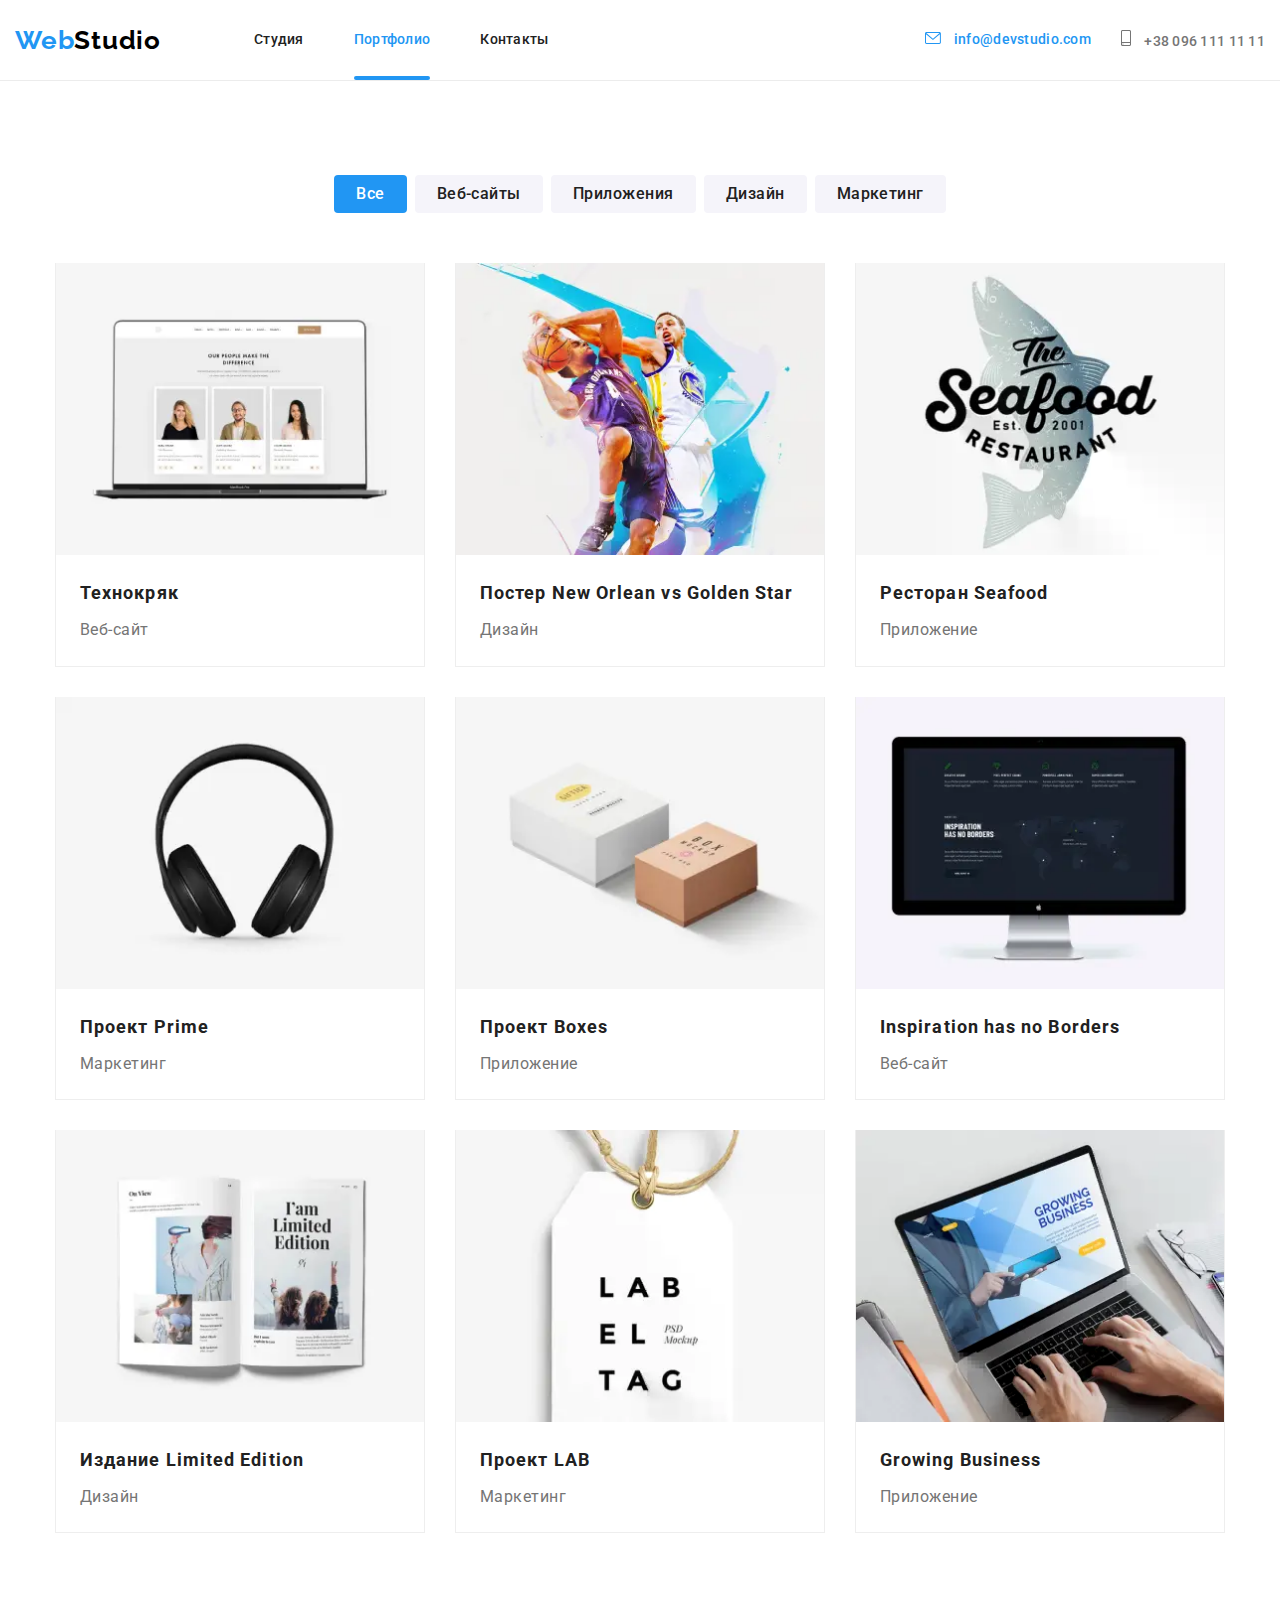
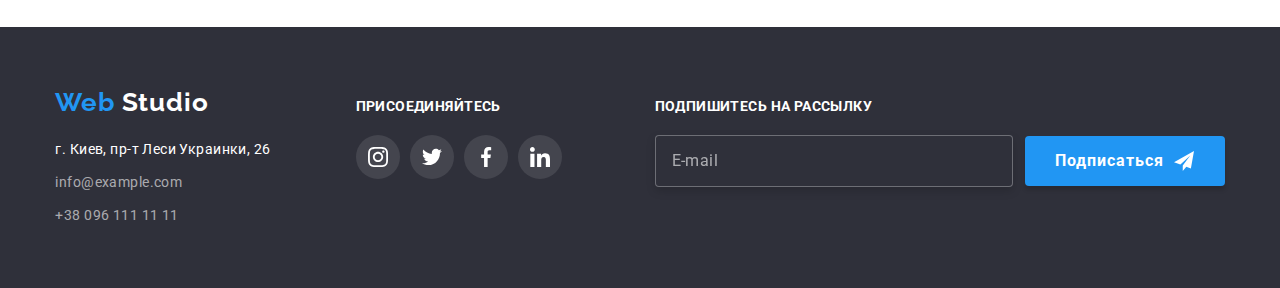
==== commit 70a3f16b: "Добавляет картинки для разных разрешений и плотностей экрана" ====
--- a/portfolio.html
+++ b/portfolio.html
@@ -114,7 +114,58 @@
 											для цифрового шпионажа и атак на защищённые сервера конкурентов.
 										</p>
 									</div>
-									<img class="img works-sample__img" src="./images/portfolio_sample1.jpg" alt="Технокряк" />
+									<picture>
+										<source
+											media="(min-width: 1200px)"
+											srcset="
+												./images/portfolio/sample1/portfolio_sample1_d.webp    1x,
+												./images/portfolio/sample1/portfolio_sample1_d@2x.webp 2x,
+												./images/portfolio/sample1/portfolio_sample1_d@3x.webp 3x
+											"
+											type="image/webp"
+										/>
+										<source
+											media="(min-width: 1200px)"
+											srcset="
+												./images/portfolio/sample1/portfolio_sample1_d.jpg    1x,
+												./images/portfolio/sample1/portfolio_sample1_d@2x.jpg 2x,
+												./images/portfolio/sample1/portfolio_sample1_d@3x.jpg 3x
+											"
+										/>
+										<source
+											media="(min-width: 768px)"
+											srcset="
+												./images/portfolio/sample1/portfolio_sample1_t.webp    1x,
+												./images/portfolio/sample1/portfolio_sample1_t@2x.webp 2x,
+												./images/portfolio/sample1/portfolio_sample1_t@3x.webp 3x
+											"
+											type="image/webp"
+										/>
+										<source
+											media="(min-width: 768px)"
+											srcset="
+												./images/portfolio/sample1/portfolio_sample1_t.jpg    1x,
+												./images/portfolio/sample1/portfolio_sample1_t@2x.jpg 2x,
+												./images/portfolio/sample1/portfolio_sample1_t@3x.jpg 3x
+											"
+										/>
+										<source
+											srcset="
+												./images/portfolio/sample1/portfolio_sample1_m.webp    1x,
+												./images/portfolio/sample1/portfolio_sample1_m@2x.webp 2x,
+												./images/portfolio/sample1/portfolio_sample1_m@3x.webp 3x
+											"
+											type="image/webp"
+										/>
+										<source
+											srcset="
+												./images/portfolio/sample1/portfolio_sample1_m.jpg    1x,
+												./images/portfolio/sample1/portfolio_sample1_m@2x.jpg 2x,
+												./images/portfolio/sample1/portfolio_sample1_m@3x.jpg 3x
+											"
+										/>
+										<img class="img sample__img" src="#" alt="Технокряк" />
+									</picture>
 								</div>
 								<div class="works-sample__description-container">
 									<h3 class="works-sample__name">Технокряк</h3>
@@ -131,12 +182,58 @@
 											для цифрового шпионажа и атак на защищённые сервера конкурентов.
 										</p>
 									</div>
-									<img
-										class="img works-sample__img"
-										src="./images/portfolio_sample2.jpg "
-										alt="Постер New Orlean vs Golden Star"
-										width="370"
-									/>
+									<picture>
+										<source
+											media="(min-width: 1200px)"
+											srcset="
+												./images/portfolio/sample2/portfolio_sample2_d.webp    1x,
+												./images/portfolio/sample2/portfolio_sample2_d@2x.webp 2x,
+												./images/portfolio/sample2/portfolio_sample2_d@3x.webp 3x
+											"
+											type="image/webp"
+										/>
+										<source
+											media="(min-width: 1200px)"
+											srcset="
+												./images/portfolio/sample2/portfolio_sample2_d.jpg    1x,
+												./images/portfolio/sample2/portfolio_sample2_d@2x.jpg 2x,
+												./images/portfolio/sample2/portfolio_sample2_d@3x.jpg 3x
+											"
+										/>
+										<source
+											media="(min-width: 768px)"
+											srcset="
+												./images/portfolio/sample2/portfolio_sample2_t.webp    1x,
+												./images/portfolio/sample2/portfolio_sample2_t@2x.webp 2x,
+												./images/portfolio/sample2/portfolio_sample2_t@3x.webp 3x
+											"
+											type="image/webp"
+										/>
+										<source
+											media="(min-width: 768px)"
+											srcset="
+												./images/portfolio/sample2/portfolio_sample2_t.jpg    1x,
+												./images/portfolio/sample2/portfolio_sample2_t@2x.jpg 2x,
+												./images/portfolio/sample2/portfolio_sample2_t@3x.jpg 3x
+											"
+										/>
+										<source
+											srcset="
+												./images/portfolio/sample2/portfolio_sample2_m.webp    1x,
+												./images/portfolio/sample2/portfolio_sample2_m@2x.webp 2x,
+												./images/portfolio/sample2/portfolio_sample2_m@3x.webp 3x
+											"
+											type="image/webp"
+										/>
+										<source
+											srcset="
+												./images/portfolio/sample2/portfolio_sample2_m.jpg    1x,
+												./images/portfolio/sample2/portfolio_sample2_m@2x.jpg 2x,
+												./images/portfolio/sample2/portfolio_sample2_m@3x.jpg 3x
+											"
+										/>
+										<img class="img sample__img" src="#" alt="Постер New Orlean vs Golden Star" />
+									</picture>
 								</div>
 								<div class="works-sample__description-container">
 									<h3 class="works-sample__name">Постер New Orlean vs Golden Star</h3>
@@ -153,7 +250,58 @@
 											для цифрового шпионажа и атак на защищённые сервера конкурентов.
 										</p>
 									</div>
-									<img class="img works-sample__img" src="./images/portfolio_sample3.jpg" alt="Ресторан Seafood" />
+									<picture>
+										<source
+											media="(min-width: 1200px)"
+											srcset="
+												./images/portfolio/sample3/portfolio_sample3_d.webp    1x,
+												./images/portfolio/sample3/portfolio_sample3_d@2x.webp 2x,
+												./images/portfolio/sample3/portfolio_sample3_d@3x.webp 3x
+											"
+											type="image/webp"
+										/>
+										<source
+											media="(min-width: 1200px)"
+											srcset="
+												./images/portfolio/sample3/portfolio_sample3_d.jpg    1x,
+												./images/portfolio/sample3/portfolio_sample3_d@2x.jpg 2x,
+												./images/portfolio/sample3/portfolio_sample3_d@3x.jpg 3x
+											"
+										/>
+										<source
+											media="(min-width: 768px)"
+											srcset="
+												./images/portfolio/sample3/portfolio_sample3_t.webp    1x,
+												./images/portfolio/sample3/portfolio_sample3_t@2x.webp 2x,
+												./images/portfolio/sample3/portfolio_sample3_t@3x.webp 3x
+											"
+											type="image/webp"
+										/>
+										<source
+											media="(min-width: 768px)"
+											srcset="
+												./images/portfolio/sample3/portfolio_sample3_t.jpg    1x,
+												./images/portfolio/sample3/portfolio_sample3_t@2x.jpg 2x,
+												./images/portfolio/sample3/portfolio_sample3_t@3x.jpg 3x
+											"
+										/>
+										<source
+											srcset="
+												./images/portfolio/sample3/portfolio_sample3_m.webp    1x,
+												./images/portfolio/sample3/portfolio_sample3_m@2x.webp 2x,
+												./images/portfolio/sample3/portfolio_sample3_m@3x.webp 3x
+											"
+											type="image/webp"
+										/>
+										<source
+											srcset="
+												./images/portfolio/sample3/portfolio_sample3_m.jpg    1x,
+												./images/portfolio/sample3/portfolio_sample3_m@2x.jpg 2x,
+												./images/portfolio/sample3/portfolio_sample3_m@3x.jpg 3x
+											"
+										/>
+										<img class="img sample__img" src="#" alt="Ресторан Seafood" />
+									</picture>
 								</div>
 								<div class="works-sample__description-container">
 									<h3 class="works-sample__name">Ресторан Seafood</h3>
@@ -170,7 +318,58 @@
 											для цифрового шпионажа и атак на защищённые сервера конкурентов.
 										</p>
 									</div>
-									<img class="img works-sample__img" src="./images/portfolio_sample4.jpg" alt="Проект Prime" />
+									<picture>
+										<source
+											media="(min-width: 1200px)"
+											srcset="
+												./images/portfolio/sample4/portfolio_sample4_d.webp    1x,
+												./images/portfolio/sample4/portfolio_sample4_d@2x.webp 2x,
+												./images/portfolio/sample4/portfolio_sample4_d@3x.webp 3x
+											"
+											type="image/webp"
+										/>
+										<source
+											media="(min-width: 1200px)"
+											srcset="
+												./images/portfolio/sample4/portfolio_sample4_d.jpg    1x,
+												./images/portfolio/sample4/portfolio_sample4_d@2x.jpg 2x,
+												./images/portfolio/sample4/portfolio_sample4_d@3x.jpg 3x
+											"
+										/>
+										<source
+											media="(min-width: 768px)"
+											srcset="
+												./images/portfolio/sample4/portfolio_sample4_t.webp    1x,
+												./images/portfolio/sample4/portfolio_sample4_t@2x.webp 2x,
+												./images/portfolio/sample4/portfolio_sample4_t@3x.webp 3x
+											"
+											type="image/webp"
+										/>
+										<source
+											media="(min-width: 768px)"
+											srcset="
+												./images/portfolio/sample4/portfolio_sample4_t.jpg    1x,
+												./images/portfolio/sample4/portfolio_sample4_t@2x.jpg 2x,
+												./images/portfolio/sample4/portfolio_sample4_t@3x.jpg 3x
+											"
+										/>
+										<source
+											srcset="
+												./images/portfolio/sample4/portfolio_sample4_m.webp    1x,
+												./images/portfolio/sample4/portfolio_sample4_m@2x.webp 2x,
+												./images/portfolio/sample4/portfolio_sample4_m@3x.webp 3x
+											"
+											type="image/webp"
+										/>
+										<source
+											srcset="
+												./images/portfolio/sample4/portfolio_sample4_m.jpg    1x,
+												./images/portfolio/sample4/portfolio_sample4_m@2x.jpg 2x,
+												./images/portfolio/sample4/portfolio_sample4_m@3x.jpg 3x
+											"
+										/>
+										<img class="img sample__img" src="#" alt="Проект Prime" />
+									</picture>
 								</div>
 								<div class="works-sample__description-container">
 									<h3 class="works-sample__name">Проект Prime</h3>
@@ -187,7 +386,58 @@
 											для цифрового шпионажа и атак на защищённые сервера конкурентов.
 										</p>
 									</div>
-									<img class="img works-sample__img" src="./images/portfolio_sample5.jpg" alt="Проект Boxes" />
+									<picture>
+										<source
+											media="(min-width: 1200px)"
+											srcset="
+												./images/portfolio/sample5/portfolio_sample5_d.webp    1x,
+												./images/portfolio/sample5/portfolio_sample5_d@2x.webp 2x,
+												./images/portfolio/sample5/portfolio_sample5_d@3x.webp 3x
+											"
+											type="image/webp"
+										/>
+										<source
+											media="(min-width: 1200px)"
+											srcset="
+												./images/portfolio/sample5/portfolio_sample5_d.jpg    1x,
+												./images/portfolio/sample5/portfolio_sample5_d@2x.jpg 2x,
+												./images/portfolio/sample5/portfolio_sample5_d@3x.jpg 3x
+											"
+										/>
+										<source
+											media="(min-width: 768px)"
+											srcset="
+												./images/portfolio/sample5/portfolio_sample5_t.webp    1x,
+												./images/portfolio/sample5/portfolio_sample5_t@2x.webp 2x,
+												./images/portfolio/sample5/portfolio_sample5_t@3x.webp 3x
+											"
+											type="image/webp"
+										/>
+										<source
+											media="(min-width: 768px)"
+											srcset="
+												./images/portfolio/sample5/portfolio_sample5_t.jpg    1x,
+												./images/portfolio/sample5/portfolio_sample5_t@2x.jpg 2x,
+												./images/portfolio/sample5/portfolio_sample5_t@3x.jpg 3x
+											"
+										/>
+										<source
+											srcset="
+												./images/portfolio/sample5/portfolio_sample5_m.webp    1x,
+												./images/portfolio/sample5/portfolio_sample5_m@2x.webp 2x,
+												./images/portfolio/sample5/portfolio_sample5_m@3x.webp 3x
+											"
+											type="image/webp"
+										/>
+										<source
+											srcset="
+												./images/portfolio/sample5/portfolio_sample5_m.jpg    1x,
+												./images/portfolio/sample5/portfolio_sample5_m@2x.jpg 2x,
+												./images/portfolio/sample5/portfolio_sample5_m@3x.jpg 3x
+											"
+										/>
+										<img class="img sample__img" src="#" alt="Проект Boxes" />
+									</picture>
 								</div>
 								<div class="works-sample__description-container">
 									<h3 class="works-sample__name">Проект Boxes</h3>
@@ -204,11 +454,58 @@
 											для цифрового шпионажа и атак на защищённые сервера конкурентов.
 										</p>
 									</div>
-									<img
-										class="img works-sample__img"
-										src="./images/portfolio_sample6.jpg"
-										alt="Inspiration has no Borders"
-									/>
+									<picture>
+										<source
+											media="(min-width: 1200px)"
+											srcset="
+												./images/portfolio/sample6/portfolio_sample6_d.webp    1x,
+												./images/portfolio/sample6/portfolio_sample6_d@2x.webp 2x,
+												./images/portfolio/sample6/portfolio_sample6_d@3x.webp 3x
+											"
+											type="image/webp"
+										/>
+										<source
+											media="(min-width: 1200px)"
+											srcset="
+												./images/portfolio/sample6/portfolio_sample6_d.jpg    1x,
+												./images/portfolio/sample6/portfolio_sample6_d@2x.jpg 2x,
+												./images/portfolio/sample6/portfolio_sample6_d@3x.jpg 3x
+											"
+										/>
+										<source
+											media="(min-width: 768px)"
+											srcset="
+												./images/portfolio/sample6/portfolio_sample6_t.webp    1x,
+												./images/portfolio/sample6/portfolio_sample6_t@2x.webp 2x,
+												./images/portfolio/sample6/portfolio_sample6_t@3x.webp 3x
+											"
+											type="image/webp"
+										/>
+										<source
+											media="(min-width: 768px)"
+											srcset="
+												./images/portfolio/sample6/portfolio_sample6_t.jpg    1x,
+												./images/portfolio/sample6/portfolio_sample6_t@2x.jpg 2x,
+												./images/portfolio/sample6/portfolio_sample6_t@3x.jpg 3x
+											"
+										/>
+										<source
+											srcset="
+												./images/portfolio/sample6/portfolio_sample6_m.webp    1x,
+												./images/portfolio/sample6/portfolio_sample6_m@2x.webp 2x,
+												./images/portfolio/sample6/portfolio_sample6_m@3x.webp 3x
+											"
+											type="image/webp"
+										/>
+										<source
+											srcset="
+												./images/portfolio/sample6/portfolio_sample6_m.jpg    1x,
+												./images/portfolio/sample6/portfolio_sample6_m@2x.jpg 2x,
+												./images/portfolio/sample6/portfolio_sample6_m@3x.jpg 3x
+											"
+										/>
+										<img class="img sample__img" src="#" alt="Inspiration has no Borders" />
+									</picture>
 								</div>
 								<div class="works-sample__description-container">
 									<h3 class="works-sample__name">Inspiration has no Borders</h3>
@@ -225,11 +522,58 @@
 											для цифрового шпионажа и атак на защищённые сервера конкурентов.
 										</p>
 									</div>
-									<img
-										class="img works-sample__img"
-										src="./images/portfolio_sample7.jpg"
-										alt="Издание Limited Edition"
-									/>
+									<picture>
+										<source
+											media="(min-width: 1200px)"
+											srcset="
+												./images/portfolio/sample7/portfolio_sample7_d.webp    1x,
+												./images/portfolio/sample7/portfolio_sample7_d@2x.webp 2x,
+												./images/portfolio/sample7/portfolio_sample7_d@3x.webp 3x
+											"
+											type="image/webp"
+										/>
+										<source
+											media="(min-width: 1200px)"
+											srcset="
+												./images/portfolio/sample7/portfolio_sample7_d.jpg    1x,
+												./images/portfolio/sample7/portfolio_sample7_d@2x.jpg 2x,
+												./images/portfolio/sample7/portfolio_sample7_d@3x.jpg 3x
+											"
+										/>
+										<source
+											media="(min-width: 768px)"
+											srcset="
+												./images/portfolio/sample7/portfolio_sample7_t.webp    1x,
+												./images/portfolio/sample7/portfolio_sample7_t@2x.webp 2x,
+												./images/portfolio/sample7/portfolio_sample7_t@3x.webp 3x
+											"
+											type="image/webp"
+										/>
+										<source
+											media="(min-width: 768px)"
+											srcset="
+												./images/portfolio/sample7/portfolio_sample7_t.jpg    1x,
+												./images/portfolio/sample7/portfolio_sample7_t@2x.jpg 2x,
+												./images/portfolio/sample7/portfolio_sample7_t@3x.jpg 3x
+											"
+										/>
+										<source
+											srcset="
+												./images/portfolio/sample7/portfolio_sample7_m.webp    1x,
+												./images/portfolio/sample7/portfolio_sample7_m@2x.webp 2x,
+												./images/portfolio/sample7/portfolio_sample7_m@3x.webp 3x
+											"
+											type="image/webp"
+										/>
+										<source
+											srcset="
+												./images/portfolio/sample7/portfolio_sample7_m.jpg    1x,
+												./images/portfolio/sample7/portfolio_sample7_m@2x.jpg 2x,
+												./images/portfolio/sample7/portfolio_sample7_m@3x.jpg 3x
+											"
+										/>
+										<img class="img sample__img" src="#" alt="Издание Limited Edition" />
+									</picture>
 								</div>
 								<div class="works-sample__description-container">
 									<h3 class="works-sample__name">Издание Limited Edition</h3>
@@ -246,7 +590,58 @@
 											для цифрового шпионажа и атак на защищённые сервера конкурентов.
 										</p>
 									</div>
-									<img class="img works-sample__img" src="./images/portfolio_sample8.jpg" alt="Проект LAB" />
+									<picture>
+										<source
+											media="(min-width: 1200px)"
+											srcset="
+												./images/portfolio/sample8/portfolio_sample8_d.webp    1x,
+												./images/portfolio/sample8/portfolio_sample8_d@2x.webp 2x,
+												./images/portfolio/sample8/portfolio_sample8_d@3x.webp 3x
+											"
+											type="image/webp"
+										/>
+										<source
+											media="(min-width: 1200px)"
+											srcset="
+												./images/portfolio/sample8/portfolio_sample8_d.jpg    1x,
+												./images/portfolio/sample8/portfolio_sample8_d@2x.jpg 2x,
+												./images/portfolio/sample8/portfolio_sample8_d@3x.jpg 3x
+											"
+										/>
+										<source
+											media="(min-width: 768px)"
+											srcset="
+												./images/portfolio/sample8/portfolio_sample8_t.webp    1x,
+												./images/portfolio/sample8/portfolio_sample8_t@2x.webp 2x,
+												./images/portfolio/sample8/portfolio_sample8_t@3x.webp 3x
+											"
+											type="image/webp"
+										/>
+										<source
+											media="(min-width: 768px)"
+											srcset="
+												./images/portfolio/sample8/portfolio_sample8_t.jpg    1x,
+												./images/portfolio/sample8/portfolio_sample8_t@2x.jpg 2x,
+												./images/portfolio/sample8/portfolio_sample8_t@3x.jpg 3x
+											"
+										/>
+										<source
+											srcset="
+												./images/portfolio/sample8/portfolio_sample8_m.webp    1x,
+												./images/portfolio/sample8/portfolio_sample8_m@2x.webp 2x,
+												./images/portfolio/sample8/portfolio_sample8_m@3x.webp 3x
+											"
+											type="image/webp"
+										/>
+										<source
+											srcset="
+												./images/portfolio/sample8/portfolio_sample8_m.jpg    1x,
+												./images/portfolio/sample8/portfolio_sample8_m@2x.jpg 2x,
+												./images/portfolio/sample8/portfolio_sample8_m@3x.jpg 3x
+											"
+										/>
+										<img class="img sample__img" src="#" alt="Проект LAB" />
+									</picture>
 								</div>
 								<div class="works-sample__description-container">
 									<h3 class="works-sample__name">Проект LAB</h3>
@@ -263,7 +658,58 @@
 											для цифрового шпионажа и атак на защищённые сервера конкурентов.
 										</p>
 									</div>
-									<img class="img works-sample__img" src="./images/portfolio_sample9.jpg" alt="Growing Business" />
+									<picture>
+										<source
+											media="(min-width: 1200px)"
+											srcset="
+												./images/portfolio/sample9/portfolio_sample9_d.webp    1x,
+												./images/portfolio/sample9/portfolio_sample9_d@2x.webp 2x,
+												./images/portfolio/sample9/portfolio_sample9_d@3x.webp 3x
+											"
+											type="image/webp"
+										/>
+										<source
+											media="(min-width: 1200px)"
+											srcset="
+												./images/portfolio/sample9/portfolio_sample9_d.jpg    1x,
+												./images/portfolio/sample9/portfolio_sample9_d@2x.jpg 2x,
+												./images/portfolio/sample9/portfolio_sample9_d@3x.jpg 3x
+											"
+										/>
+										<source
+											media="(min-width: 768px)"
+											srcset="
+												./images/portfolio/sample9/portfolio_sample9_t.webp    1x,
+												./images/portfolio/sample9/portfolio_sample9_t@2x.webp 2x,
+												./images/portfolio/sample9/portfolio_sample9_t@3x.webp 3x
+											"
+											type="image/webp"
+										/>
+										<source
+											media="(min-width: 768px)"
+											srcset="
+												./images/portfolio/sample9/portfolio_sample9_t.jpg    1x,
+												./images/portfolio/sample9/portfolio_sample9_t@2x.jpg 2x,
+												./images/portfolio/sample9/portfolio_sample9_t@3x.jpg 3x
+											"
+										/>
+										<source
+											srcset="
+												./images/portfolio/sample9/portfolio_sample9_m.webp    1x,
+												./images/portfolio/sample9/portfolio_sample9_m@2x.webp 2x,
+												./images/portfolio/sample9/portfolio_sample9_m@3x.webp 3x
+											"
+											type="image/webp"
+										/>
+										<source
+											srcset="
+												./images/portfolio/sample9/portfolio_sample9_m.jpg    1x,
+												./images/portfolio/sample9/portfolio_sample9_m@2x.jpg 2x,
+												./images/portfolio/sample9/portfolio_sample9_m@3x.jpg 3x
+											"
+										/>
+										<img class="img sample__img" src="#" alt="Growing Business" />
+									</picture>
 								</div>
 								<div class="works-sample__description-container">
 									<h3 class="works-sample__name">Growing Business</h3>
--- a/css/main.min.css
+++ b/css/main.min.css
@@ -1,2 +1,2 @@
-:root{--primary-text-color: #757575;--accent-color: #2196f3;--primary-black-color: #000000;--primary-white-color: #ffffff;--hero-gradient-color: rgba(47, 48, 58, 0.4);--secondary-white-color: #f5f4fa;--common-title-color: #212121;--header-border-color: #ececec;--works-border-color: #eeeeee;--footer-color: #2f303a;--svg-social-color: #afb1b8;--svg-footer-color: rgba(255, 255, 255, 0.1);--footer-hyperlink-color: rgba(255, 255, 255, 0.6);--transition: 250ms cubic-bezier(0.4, 0, 0.2, 1)}.visually-hidden{position:absolute !important;clip:rect(1px 1px 1px 1px);padding:0 !important;border:0 !important;height:1px !important;width:1px !important;overflow:hidden}body{background-color:#e5e5e5;color:var(--primary-text-color);font-family:Roboto, sans-serif;font-size:var(--primary-font-size);font-weight:400;line-height:24px/var(--primary-font-size);letter-spacing:.03em;font-style:normal}body.modal-open,body.menu-open{overflow:hidden}.list{padding:0;margin:0;list-style:none}.img{display:block;max-width:100%;height:auto}p,h1,h2,h3,h4,h5,h6{margin:0}.icon{fill:currentColor}.button{text-decoration:none;text-align:center;cursor:pointer;border:none;letter-spacing:inherit;transition:color var(--transition),background-color var(--transition)}.button--primary{color:var(--primary-white-color);background-color:var(--accent-color)}.button--primary:hover,.button--primary:focus{color:var(--common-title-color);background-color:var(--secondary-white-color)}.button--secondary{color:var(--common-title-color);background-color:var(--secondary-white-color)}.button--secondary:hover,.button--secondary:focus{color:var(--primary-white-color);background-color:var(--accent-color)}.link{text-decoration:none;color:inherit;letter-spacing:inherit;transition:color var(--transition),background-color var(--transition),border var(--transition)}.link:hover,.link:focus{color:var(--accent-color)}.link--current{color:var(--accent-color)}.link--current:hover,.link--current:focus{color:inherit}.address__link{color:var(--footer-hyperlink-color);letter-spacing:inherit}.logo__link{font-family:Raleway;font-size:24px;font-weight:700;line-height:1.17;letter-spacing:.03em;padding:16px 0;display:flex;color:var(--accent-color)}@media screen and (min-width: 1200px){.logo__link{font-size:26px;font-weight:700;line-height:1.19;letter-spacing:.03em}}.logo__accent{color:var(--primary-black-color)}.logo__accent--footer{color:var(--primary-white-color)}.social__list{display:flex;justify-content:center}@media screen and (min-width: 1200px){.social__item+.social__item{margin-left:10px}}.social__link{display:flex;justify-content:center;align-items:center;width:44px;height:44px;border-radius:50%}.social__link:hover,.social__link:focus{background:var(--accent-color);color:var(--primary-white-color)}.link-social--current{background:var(--accent-color);color:var(--primary-white-color)}.link-social--current:hover,.link-social--current:focus{background:var(--svg-footer-color);color:var(--svg-social-color)}.command__social__link{color:var(--svg-social-color)}.footer__social__link{background-color:var(--svg-footer-color);color:var(--primary-white-color)}.modal__backdrop{position:fixed;top:0;left:0;width:100vw;height:100vh;background-color:rgba(0,0,0,0.5);opacity:1;transition:opacity var(--transition);overflow-y:scroll}.modal__backdrop.is-hidden{opacity:0;visibility:hidden;pointer-events:none;transition:visibility var(--transition),opacity var(--transition)}.modal__container{position:absolute;top:50%;left:50%;padding:40px;background-color:var(--primary-white-color);transform:translate(-50%, -50%) scale(1)}@media screen and (max-width: 767px){.modal__container{min-height:609px;min-width:450px}}@media screen and (min-width: 1200px){.modal__container{min-height:581px;min-width:528px}}.modal__backdrop.is-hidden .modal__container{transform:translate(-50%, -50%) scale(1.1)}.modal__close-button{position:absolute;height:30px;width:30px;top:8px;right:8px;color:var(--primary-black-color);background:var(--primary-white-color);border:1px solid rgba(0,0,0,0.1);border-radius:50%;transition:color var(--transition)}.modal__close-button:hover,.modal__close-button:focus{color:var(--accent-color)}.modal-form{display:flex;flex-direction:column}.modal-form__head{color:var(--common-title-color);margin-bottom:12px}@media screen and (max-width: 767px){.modal-form__head{font-size:20px;font-weight:700;line-height:1.5;letter-spacing:.03em}}@media screen and (min-width: 1200px){.modal-form__head{font-size:20px;font-weight:700;line-height:1.15;letter-spacing:.03em}}.modal-form__label{font-size:12px;font-weight:400;line-height:1.17;letter-spacing:.01em;margin-bottom:4px}.modal-form__wrapper{position:relative;display:block;margin-bottom:10px}.modal-form__input{width:100%;height:40px;padding-left:42px;border:1px solid rgba(33,33,33,0.2);border-radius:4px;transition:border-color var(--transition)}.modal-form__input:focus{outline:none;border-color:var(--accent-color)}.modal-form__icon{display:block;width:18px;height:18px;position:absolute;top:50%;left:12px;transform:translateY(-50%);color:var(--common-title-color);transition:color var(--transition)}.modal-form__input:focus+.modal-form__icon{color:var(--accent-color)}.modal-form__message{color:rgba(117,117,117,0.5);width:100%;height:120px;padding:12px 16px;border:1px solid rgba(33,33,33,0.2);border-radius:4px;resize:none;transition:border-color var(--transition)}@media screen and (max-width: 767px){.modal-form__message{font-size:14px;font-weight:400;line-height:1.14;letter-spacing:.01em}}@media screen and (min-width: 1200px){.modal-form__message{font-size:12px;font-weight:400;line-height:1.17;letter-spacing:.01em}}.modal-form__message::placeholder{color:rgba(117,117,117,0.5)}.modal-form__message:focus{outline:none;border-color:var(--accent-color)}.modal-form__checkbox-label{display:flex;justify-content:center;align-items:center;margin-bottom:30px}@media screen and (max-width: 767px){.modal-form__checkbox-label{font-size:12px;font-weight:400;line-height:1.17;letter-spacing:.03em}}@media screen and (min-width: 1200px){.modal-form__checkbox-label{font-size:12px;font-weight:400;line-height:2;letter-spacing:.03em}}.subscribe-form__check-icon{color:var(--primary-white-color);border:1px solid var(--common-title-color);cursor:pointer;border-radius:2px;transition:color var(--transition),border-color var(--transition),background-color var(--transition),box-shadow var(--transition)}.modal-form__checkbox:checked+.subscribe-form__check-icon{color:var(--primary-white-color);background-color:var(--accent-color);border-color:var(--accent-color)}.modal-form__checkbox:focus:not(:checked)+.subscribe-form__check-icon{color:transparent;border-color:var(--accent-color);box-shadow:inset 0 0 0 2px var(--accent-color)}.modal-form__policy{color:var(--accent-color)}.modal-form__button{font-size:16px;font-weight:700;line-height:1.88;letter-spacing:.06em;width:200px;padding:10px 55px;margin:0 auto;color:var(--primary-white-color);background:#188ce8;box-shadow:0px 4px 4px rgba(0,0,0,0.15);border-radius:4px}.header-menu__container{background-color:var(--primary-white-color);width:100vw}@media screen and (max-width: 767px){.header-menu__container{padding:48px 40px;height:100%;position:fixed;top:0;left:0;display:none}.header-menu__container.is-open{z-index:2;overflow-y:scroll;display:flex;flex-direction:column}}@media screen and (max-width: 1199px) and (min-width: 768px){.header-menu__container{display:flex;align-items:center;justify-content:space-between}}@media screen and (min-width: 1200px){.header-menu__container{display:flex;align-items:center;justify-content:space-between}}.header-menu__button{position:absolute;top:10px;right:15px;height:40px;width:40px;line-height:0;display:none;margin-left:auto;z-index:3;background-color:transparent}.header-menu__button:hover,.header-menu__button:focus{color:var(--accent-color)}@media screen and (max-width: 767px){.header-menu__button{display:block}}.header-menu__button .header-menu__close{display:none}.header-menu__button.is-open .header-menu__close{display:block}.header-menu__button.is-open .header-menu__open{display:none}.site-nav__list{display:block}@media screen and (max-width: 767px){.site-nav__list{margin-bottom:auto}}@media screen and (max-width: 1199px) and (min-width: 768px){.site-nav__list{display:flex;align-items:center;margin-left:88px}}@media screen and (min-width: 1200px){.site-nav__list{display:flex;align-items:center;margin-left:93px}}@media screen and (max-width: 767px){.site-nav__item+.site-nav__item{margin-top:32px}}@media screen and (max-width: 1199px) and (min-width: 768px){.site-nav__item+.site-nav__item{margin-left:50px}}@media screen and (min-width: 1200px){.site-nav__item+.site-nav__item{margin-left:50px}}.site-nav__link{display:block;color:var(--common-title-color);padding-top:32px;padding-bottom:32px;font-size:14px;font-weight:500;line-height:1.14;letter-spacing:.02em}@media screen and (max-width: 767px){.site-nav__link{padding:0;font-size:40px;font-weight:500;line-height:1.18;letter-spacing:.02em}}.site-nav__link--current{color:var(--accent-color);position:relative}.site-nav__link--current:hover,.site-nav__link--current:focus{color:var(--common-title-color)}.site-nav__link--current::after{display:inline-block;content:"";position:absolute;bottom:0;left:0;width:100%;height:4px;background-color:#2196f3;border-radius:2px;transition:background-color var(--transition)}@media screen and (max-width: 767px){.site-nav__link--current::after{display:none}}.site-nav__link--current:hover::after,.site-nav__link--current:focus::after{background-color:var(--common-title-color)}@media screen and (max-width: 767px){.contacts__list{display:flex;align-items:flex-start;flex-direction:column-reverse;margin-bottom:64px}}@media screen and (max-width: 1199px) and (min-width: 768px){.contacts__list{display:flex;flex-direction:column;margin-left:auto}}@media screen and (min-width: 1200px){.contacts__list{display:flex;align-items:center;margin-left:auto}}@media screen and (max-width: 1199px) and (min-width: 768px){.contacts__text{margin-left:8px}}@media screen and (min-width: 1200px){.contacts__text{margin-left:10px}}@media screen and (max-width: 767px){.contacts__item+.contacts__item{margin-bottom:32px}}@media screen and (min-width: 1200px){.contacts__item+.contacts__item{display:flex;justify-content:center;align-items:center;margin-left:30px}}.contacts__link{display:block;color:var(--primary-text-color);font-size:14px;font-weight:500;line-height:1.14;letter-spacing:.02em;padding:5px 0}@media screen and (max-width: 767px){.contacts__link{font-size:40px;font-weight:500;line-height:1.18;letter-spacing:.02em;font-size:8vw;color:var(--accent-color)}}@media screen and (max-width: 767px){.contacts__icon{display:none}}@media screen and (max-width: 767px){.contacts__link--current{color:var(--primary-text-color);font-size:24px;font-weight:500;line-height:1.17;letter-spacing:.02em}}@media screen and (min-width: 1200px){.contacts__link--current{color:var(--accent-color)}.contacts__link--current:hover,.contacts__link--current:focus{color:inherit}}.container{margin-left:auto;margin-right:auto;padding-left:15px;padding-right:15px}@media screen and (min-width: 480px){.container{width:480px}}@media screen and (max-width: 1199px) and (min-width: 768px){.container{width:768px}}@media screen and (min-width: 1200px){.container{width:1200px}}.section__title{font-size:28px;font-weight:700;line-height:1.18;letter-spacing:.03em;margin-bottom:30px;color:var(--common-title-color);text-align:center}@media screen and (min-width: 1200px){.section__title{font-size:36px;font-weight:700;line-height:1.17;letter-spacing:.03em;margin-bottom:50px}}.section{background-color:var(--primary-white-color);padding:60px 0}@media screen and (min-width: 1200px){.section{padding:94px 0}}.section__item{margin:0 auto}@media screen and (max-width: 767px){.section__item:not(:last-child){margin-bottom:30px}}@media screen and (min-width: 1200px){.section__item+.section__item{margin-left:30px}}.address{color:var(--primary-white-color);font-style:inherit;font-size:14px;font-weight:400;line-height:1.71;letter-spacing:.03em}.address__item:not(:last-child){margin-bottom:9px}@media screen and (min-width: 1200px){.subscribe-form{margin-left:93px}}.subscribe-form__input{font-size:16px;font-weight:400;line-height:1.25;letter-spacing:.03em;padding:15px 16px;filter:drop-shadow(0px 4px 4px rgba(0,0,0,0.15));border:1px solid rgba(255,255,255,0.3);border-radius:4px;background-color:var(--footer-color);color:rgba(255,255,255,0.6)}@media screen and (max-width: 767px){.subscribe-form__input{margin-bottom:30px;width:100%}}@media screen and (max-width: 1199px) and (min-width: 768px){.subscribe-form__input{margin-bottom:20px;width:450px}}@media screen and (min-width: 1200px){.subscribe-form__input{width:358px}}.subscribe-form__input::placeholder{color:rgba(255,255,255,0.6)}.subscribe-form__wrapper{display:flex;justify-content:center;align-items:center;flex-direction:column}@media screen and (min-width: 1200px){.subscribe-form__wrapper{display:flex;flex-direction:row}}.subscribe-form__button{display:flex;justify-content:center;align-items:center;font-size:16px;font-weight:700;line-height:1.88;letter-spacing:.06em;padding:10px 28px;width:200px;color:var(--primary-white-color);background:var(--accent-color);box-shadow:0px 4px 4px rgba(0,0,0,0.15);border-radius:4px}@media screen and (min-width: 1200px){.subscribe-form__button{margin-left:12px}}.subscribe-form__icon{margin-left:10px;fill:var(--primary-white-color)}.header{background-color:var(--primary-white-color);border-bottom:1px solid var(--header-border-color);position:relative}.header__container{width:100%}.header__nav{display:flex;align-items:center}.header-social__list{display:none;margin-top:-10px}@media screen and (max-width: 767px){.header-social__list{display:flex;align-items:center;flex-wrap:wrap}}.header-social__item{font-size:18px;font-weight:500;line-height:1.22;letter-spacing:.02em;color:#2196f3;margin-top:10px}.header-social__item:not(:last-child)::after{content:"";margin:0 10px;border-left:1px solid rgba(33,33,33,0.2)}.clients__list{display:flex;justify-content:center;flex-wrap:wrap;margin-left:-30px;margin-bottom:-30px}@media screen and (min-width: 1200px){.clients__list{margin:0;flex-wrap:nowrap}}.clients__item{height:92px;margin-left:30px;margin-right:0px;margin-top:0px;margin-bottom:30px;display:flex;justify-content:center;align-items:center}@media screen and (max-width: 767px){.clients__item{flex-basis:calc(100% / 2 - 30px)}}@media screen and (max-width: 1199px) and (min-width: 768px){.clients__item{flex-basis:calc(100% / 3 - 30px)}}@media screen and (min-width: 1200px){.clients__item{margin:0;flex-basis:170px}}.clients__link{width:100%;height:100%;display:flex;justify-content:center;align-items:center;color:var(--svg-social-color);border:1px solid var(--svg-social-color);border-radius:4px}.clients__link:hover,.clients__link:focus{border:1px solid var(--accent-color)}.command__section{background-color:var(--secondary-white-color)}@media screen and (max-width: 1199px) and (min-width: 768px){.command__list{display:flex;flex-wrap:wrap;margin-left:-30px;margin-bottom:-30px}}@media screen and (min-width: 1200px){.command__list{display:flex;justify-content:center}}.command__item{background-color:var(--primary-white-color);box-shadow:0px 1px 3px rgba(0,0,0,0.12),0px 1px 1px rgba(0,0,0,0.14),0px 2px 1px rgba(0,0,0,0.2);border-radius:0px 0px 4px 4px}@media screen and (max-width: 1199px) and (min-width: 768px){.command__item{flex-basis:calc(100% / 2 - 30px);margin-left:30px;margin-bottom:30px}}@media screen and (min-width: 1200px){.command__item{width:270px}}.command__description-container{padding:30px 0 24px 0}.command__description{font-size:16px;font-weight:400;line-height:1.19;letter-spacing:.03em;text-align:center}.command__description--name{margin-bottom:10px;color:var(--common-title-color);font-size:16px;font-weight:500;line-height:1.19;letter-spacing:.03em}.command__description--role{margin-bottom:16px}.hero__section{max-width:1600px;background-color:var(--hero-bg-color);text-align:center;background-image:linear-gradient(var(--hero-gradient-color), var(--hero-gradient-color)),url("../images/hero_img.jpg");box-shadow:0px 4px 4px rgba(0,0,0,0.25)}@media screen and (max-width: 767px){.hero__section{padding:118px 0}}@media screen and (max-width: 1199px) and (min-width: 768px){.hero__section{padding:118px 0}}@media screen and (min-width: 1200px){.hero__section{padding:200px 0}}.hero__title{margin:0 auto 30px auto;color:var(--primary-white-color);text-align:center;text-transform:uppercase}@media screen and (max-width: 767px){.hero__title{font-size:26px;font-weight:900;line-height:1.62;letter-spacing:.06em;width:100%}}@media screen and (min-width: 480px){.hero__title{width:360px}}@media screen and (max-width: 1199px) and (min-width: 768px){.hero__title{font-size:26px;font-weight:900;line-height:1.62;letter-spacing:.06em}}@media screen and (min-width: 1200px){.hero__title{width:696px;font-size:44px;font-weight:900;line-height:1.36;letter-spacing:.06em}}.hero__button{padding:10px 32px;font-size:16px;font-weight:700;line-height:1.88;letter-spacing:.06em;box-shadow:0px 4px 4px rgba(0,0,0,0.15);border-radius:4px}@media screen and (min-width: 1200px){.peculiarities__section{padding-bottom:0}}@media screen and (max-width: 1199px) and (min-width: 768px){.peculiarities_list{display:flex;flex-wrap:wrap;margin-left:-30px;margin-bottom:-30px}}@media screen and (min-width: 1200px){.peculiarities_list{display:flex;justify-content:center}}@media screen and (max-width: 1199px) and (min-width: 768px){.peculiarities__item{flex-basis:calc(100% / 2 - 30px);margin-left:30px;margin-bottom:30px}}@media screen and (min-width: 1200px){.peculiarities__item{width:270px}}.peculiarities__icon-container{display:flex;justify-content:center;align-items:center;height:120px;margin-bottom:30px;background-color:var(--secondary-white-color)}.peculiarities__icon{fill:var(--common-title-color)}.peculiarities__title{margin-bottom:10px;color:var(--common-title-color);font-size:14px;font-weight:700;line-height:1.14;letter-spacing:.03em;text-transform:uppercase;text-align:center}@media screen and (max-width: 1199px) and (min-width: 768px){.peculiarities__title{text-align:left}}.peculiarities__text{font-size:14px;font-weight:400;line-height:1.79;letter-spacing:.03em}.samples__section{display:none}@media screen and (min-width: 1200px){.samples__section{display:block}}@media screen and (min-width: 1200px){.samples__list{display:flex;justify-content:center}}.samples__item{width:370px;position:relative}.samples__description-container{position:absolute;bottom:0;width:100%;padding:27px 0;text-align:center;background:rgba(47,48,58,0.8)}.samples__title{font-size:14px;font-weight:400;line-height:1.14;letter-spacing:.03em;text-transform:uppercase;color:var(--primary-white-color)}@media screen and (max-width: 767px){.works-nav{margin-bottom:40px}}@media screen and (max-width: 1199px) and (min-width: 768px){.works-nav{margin-bottom:30px}}@media screen and (min-width: 1200px){.works-nav{margin-bottom:50px}}@media screen and (max-width: 767px){.works-nav_list{display:flex;flex-wrap:wrap;margin-bottom:-15px}}@media screen and (max-width: 1199px) and (min-width: 768px){.works-nav_list{display:flex;justify-content:center;align-items:center}}@media screen and (min-width: 1200px){.works-nav_list{display:flex;justify-content:center;align-items:center}}@media screen and (max-width: 767px){.works-nav__item{margin-bottom:15px}}.works-nav__item+.works-nav__item{margin-left:8px}.works-nav__button{padding:6px 22px;font-size:16px;font-weight:500;line-height:1.63;letter-spacing:.03em;border-radius:4px}.works-nav__button:hover,.works-nav__button:focus{box-shadow:0px 3px 1px rgba(0,0,0,0.1),0px 1px 2px rgba(0,0,0,0.08),0px 2px 2px rgba(0,0,0,0.12);border-radius:4px}@media screen and (max-width: 1199px) and (min-width: 768px){.works-sample_list{display:flex;flex-wrap:wrap;margin-left:-30px;margin-bottom:-30px}}@media screen and (min-width: 1200px){.works-sample_list{display:flex;flex-wrap:wrap;margin-left:-30px;margin-bottom:-30px}}.works-sample{transition:box-shadow var(--transition);border:1px solid var(--works-border-color);border-top:0}@media screen and (max-width: 767px){.works-sample:not(:last-child){margin-bottom:30px}}@media screen and (max-width: 1199px) and (min-width: 768px){.works-sample{flex-basis:calc(100% / 2 - 30px);margin-left:30px;margin-bottom:30px}}@media screen and (min-width: 1200px){.works-sample{flex-basis:calc(100% / 3 - 30px);margin-left:30px;margin-bottom:30px}}.works-sample:hover{box-shadow:0px 1px 1px rgba(0,0,0,0.12),0px 4px 4px rgba(0,0,0,0.06),1px 4px 6px rgba(0,0,0,0.16)}.works-sample__thumb{position:relative;overflow:hidden}.works-sample__overlay{position:absolute;top:0;left:0;width:100%;height:100%;background-color:rgba(33,150,243,0.9);opacity:0;transform:translateY(100%);transition:opacity var(--transition),transform var(--transition)}.works-sample:hover .works-sample__overlay{opacity:1;transform:translateY(0)}.works-sample__overlay-text{padding:63px 24px;font-size:18px;font-weight:400;line-height:1.56;letter-spacing:.03em;color:var(--primary-white-color)}.works-sample__description-container{padding:20px 24px}.works-sample__name{margin-bottom:4px;color:var(--common-title-color);font-size:18px;font-weight:700;line-height:2;letter-spacing:.06em}.works-sample__type{color:var(--primary-text-color);font-size:16px;font-weight:400;line-height:1.88;letter-spacing:.03em}.footer{background-color:var(--footer-color);padding:60px 0}.footer__container{text-align:center}@media screen and (max-width: 1199px) and (min-width: 768px){.footer__container{display:flex;justify-content:center;flex-wrap:wrap}}@media screen and (min-width: 1200px){.footer__container{display:flex;justify-content:center;align-items:baseline;text-align:left}}.address-block{margin-bottom:60px}@media screen and (min-width: 1200px){.address-block{margin-bottom:0}}.footer__logo{display:block;margin-bottom:20px}.footer__title{font-size:14px;font-weight:700;line-height:1.14;letter-spacing:.03em;text-transform:uppercase;color:var(--primary-white-color);margin-bottom:20px}@media screen and (max-width: 767px){.footer__social-block{margin-bottom:60px}}@media screen and (max-width: 1199px) and (min-width: 768px){.footer__social-block{margin-left:165px}}@media screen and (min-width: 1200px){.footer__social-block{margin-left:85px}}
+:root{--primary-text-color: #757575;--accent-color: #2196f3;--primary-black-color: #000000;--primary-white-color: #ffffff;--hero-gradient-color: rgba(47, 48, 58, 0.4);--secondary-white-color: #f5f4fa;--common-title-color: #212121;--header-border-color: #ececec;--works-border-color: #eeeeee;--footer-color: #2f303a;--svg-social-color: #afb1b8;--svg-footer-color: rgba(255, 255, 255, 0.1);--footer-hyperlink-color: rgba(255, 255, 255, 0.6);--transition: 250ms cubic-bezier(0.4, 0, 0.2, 1)}.visually-hidden{position:absolute !important;clip:rect(1px 1px 1px 1px);padding:0 !important;border:0 !important;height:1px !important;width:1px !important;overflow:hidden}body{background-color:#e5e5e5;color:var(--primary-text-color);font-family:Roboto, sans-serif;font-size:var(--primary-font-size);font-weight:400;line-height:24px/var(--primary-font-size);letter-spacing:.03em;font-style:normal}body.modal-open,body.menu-open{overflow:hidden}.list{padding:0;margin:0;list-style:none}.img{display:block;max-width:100%;height:auto}p,h1,h2,h3,h4,h5,h6{margin:0}.icon{fill:currentColor}.button{text-decoration:none;text-align:center;cursor:pointer;border:none;letter-spacing:inherit;transition:color var(--transition),background-color var(--transition)}.button--primary{color:var(--primary-white-color);background-color:var(--accent-color)}.button--primary:hover,.button--primary:focus{color:var(--common-title-color);background-color:var(--secondary-white-color)}.button--secondary{color:var(--common-title-color);background-color:var(--secondary-white-color)}.button--secondary:hover,.button--secondary:focus{color:var(--primary-white-color);background-color:var(--accent-color)}.link{text-decoration:none;color:inherit;letter-spacing:inherit;transition:color var(--transition),background-color var(--transition),border var(--transition)}.link:hover,.link:focus{color:var(--accent-color)}.link--current{color:var(--accent-color)}.link--current:hover,.link--current:focus{color:inherit}.address__link{color:var(--footer-hyperlink-color);letter-spacing:inherit}.logo__link{font-family:Raleway;font-size:24px;font-weight:700;line-height:1.17;letter-spacing:.03em;padding:16px 0;display:flex;color:var(--accent-color)}@media screen and (min-width: 1200px){.logo__link{font-size:26px;font-weight:700;line-height:1.19;letter-spacing:.03em}}.logo__accent{color:var(--primary-black-color)}.logo__accent--footer{color:var(--primary-white-color)}.social__list{display:flex;justify-content:center}.social__item+.social__item{margin-left:10px}.social__link{display:flex;justify-content:center;align-items:center;width:44px;height:44px;border-radius:50%}.social__link:hover,.social__link:focus{background:var(--accent-color);color:var(--primary-white-color)}.link-social--current{background:var(--accent-color);color:var(--primary-white-color)}.link-social--current:hover,.link-social--current:focus{background:var(--svg-footer-color);color:var(--svg-social-color)}.command__social__link{color:var(--svg-social-color)}.footer__social__link{background-color:var(--svg-footer-color);color:var(--primary-white-color)}.modal__backdrop{position:fixed;top:0;left:0;width:100vw;height:100vh;background-color:rgba(0,0,0,0.5);opacity:1;transition:opacity var(--transition);overflow-y:scroll}.modal__backdrop.is-hidden{opacity:0;visibility:hidden;pointer-events:none;transition:visibility var(--transition),opacity var(--transition)}.modal__container{position:absolute;top:50%;left:50%;padding:40px;background-color:var(--primary-white-color);transform:translate(-50%, -50%) scale(1)}@media screen and (max-width: 767px){.modal__container{min-height:609px;min-width:450px}}@media screen and (min-width: 1200px){.modal__container{min-height:581px;min-width:528px}}.modal__backdrop.is-hidden .modal__container{transform:translate(-50%, -50%) scale(1.1)}.modal__close-button{position:absolute;height:30px;width:30px;top:8px;right:8px;color:var(--primary-black-color);background:var(--primary-white-color);border:1px solid rgba(0,0,0,0.1);border-radius:50%;transition:color var(--transition)}.modal__close-button:hover,.modal__close-button:focus{color:var(--accent-color)}.modal-form{display:flex;flex-direction:column}.modal-form__head{color:var(--common-title-color);margin-bottom:12px}@media screen and (max-width: 767px){.modal-form__head{font-size:20px;font-weight:700;line-height:1.5;letter-spacing:.03em}}@media screen and (min-width: 1200px){.modal-form__head{font-size:20px;font-weight:700;line-height:1.15;letter-spacing:.03em}}.modal-form__label{font-size:12px;font-weight:400;line-height:1.17;letter-spacing:.01em;margin-bottom:4px}.modal-form__wrapper{position:relative;display:block;margin-bottom:10px}.modal-form__input{width:100%;height:40px;padding-left:42px;border:1px solid rgba(33,33,33,0.2);border-radius:4px;transition:border-color var(--transition)}.modal-form__input:focus{outline:none;border-color:var(--accent-color)}.modal-form__icon{display:block;width:18px;height:18px;position:absolute;top:50%;left:12px;transform:translateY(-50%);color:var(--common-title-color);transition:color var(--transition)}.modal-form__input:focus+.modal-form__icon{color:var(--accent-color)}.modal-form__message{color:rgba(117,117,117,0.5);width:100%;height:120px;padding:12px 16px;border:1px solid rgba(33,33,33,0.2);border-radius:4px;resize:none;transition:border-color var(--transition)}@media screen and (max-width: 767px){.modal-form__message{font-size:14px;font-weight:400;line-height:1.14;letter-spacing:.01em}}@media screen and (min-width: 1200px){.modal-form__message{font-size:12px;font-weight:400;line-height:1.17;letter-spacing:.01em}}.modal-form__message::placeholder{color:rgba(117,117,117,0.5)}.modal-form__message:focus{outline:none;border-color:var(--accent-color)}.modal-form__checkbox-label{display:flex;justify-content:center;align-items:center;margin-bottom:30px}@media screen and (max-width: 767px){.modal-form__checkbox-label{font-size:12px;font-weight:400;line-height:1.17;letter-spacing:.03em}}@media screen and (min-width: 1200px){.modal-form__checkbox-label{font-size:12px;font-weight:400;line-height:2;letter-spacing:.03em}}.subscribe-form__check-icon{color:var(--primary-white-color);border:1px solid var(--common-title-color);cursor:pointer;border-radius:2px;transition:color var(--transition),border-color var(--transition),background-color var(--transition),box-shadow var(--transition)}.modal-form__checkbox:checked+.subscribe-form__check-icon{color:var(--primary-white-color);background-color:var(--accent-color);border-color:var(--accent-color)}.modal-form__checkbox:focus:not(:checked)+.subscribe-form__check-icon{color:transparent;border-color:var(--accent-color);box-shadow:inset 0 0 0 2px var(--accent-color)}.modal-form__policy{color:var(--accent-color)}.modal-form__button{font-size:16px;font-weight:700;line-height:1.88;letter-spacing:.06em;width:200px;padding:10px 55px;margin:0 auto;color:var(--primary-white-color);background:#188ce8;box-shadow:0px 4px 4px rgba(0,0,0,0.15);border-radius:4px}.header-menu__container{background-color:var(--primary-white-color);width:100vw}@media screen and (max-width: 767px){.header-menu__container{padding:48px 40px;height:100%;position:fixed;top:0;left:0;display:none}.header-menu__container.is-open{z-index:2;overflow-y:scroll;display:flex;flex-direction:column}}@media screen and (max-width: 1199px) and (min-width: 768px){.header-menu__container{display:flex;align-items:center;justify-content:space-between}}@media screen and (min-width: 1200px){.header-menu__container{display:flex;align-items:center;justify-content:space-between}}.header-menu__button{position:absolute;top:10px;right:15px;height:40px;width:40px;line-height:0;display:none;margin-left:auto;z-index:3;background-color:transparent}.header-menu__button:hover,.header-menu__button:focus{color:var(--accent-color)}@media screen and (max-width: 767px){.header-menu__button{display:block}}.header-menu__button .header-menu__close{display:none}.header-menu__button.is-open .header-menu__close{display:block}.header-menu__button.is-open .header-menu__open{display:none}.site-nav__list{display:block}@media screen and (max-width: 767px){.site-nav__list{margin-bottom:auto}}@media screen and (max-width: 1199px) and (min-width: 768px){.site-nav__list{display:flex;align-items:center;margin-left:88px}}@media screen and (min-width: 1200px){.site-nav__list{display:flex;align-items:center;margin-left:93px}}@media screen and (max-width: 767px){.site-nav__item+.site-nav__item{margin-top:32px}}@media screen and (max-width: 1199px) and (min-width: 768px){.site-nav__item+.site-nav__item{margin-left:50px}}@media screen and (min-width: 1200px){.site-nav__item+.site-nav__item{margin-left:50px}}.site-nav__link{display:block;color:var(--common-title-color);padding-top:32px;padding-bottom:32px;font-size:14px;font-weight:500;line-height:1.14;letter-spacing:.02em}@media screen and (max-width: 767px){.site-nav__link{padding:0;font-size:40px;font-weight:500;line-height:1.18;letter-spacing:.02em}}.site-nav__link--current{color:var(--accent-color);position:relative}.site-nav__link--current:hover,.site-nav__link--current:focus{color:var(--common-title-color)}.site-nav__link--current::after{display:inline-block;content:"";position:absolute;bottom:0;left:0;width:100%;height:4px;background-color:#2196f3;border-radius:2px;transition:background-color var(--transition)}@media screen and (max-width: 767px){.site-nav__link--current::after{display:none}}.site-nav__link--current:hover::after,.site-nav__link--current:focus::after{background-color:var(--common-title-color)}@media screen and (max-width: 767px){.contacts__list{display:flex;align-items:flex-start;flex-direction:column-reverse;margin-bottom:64px}}@media screen and (max-width: 1199px) and (min-width: 768px){.contacts__list{display:flex;flex-direction:column;margin-left:auto}}@media screen and (min-width: 1200px){.contacts__list{display:flex;align-items:center;margin-left:auto}}@media screen and (max-width: 1199px) and (min-width: 768px){.contacts__text{margin-left:8px}}@media screen and (min-width: 1200px){.contacts__text{margin-left:10px}}@media screen and (max-width: 767px){.contacts__item+.contacts__item{margin-bottom:32px}}@media screen and (min-width: 1200px){.contacts__item+.contacts__item{display:flex;justify-content:center;align-items:center;margin-left:30px}}.contacts__link{display:block;color:var(--primary-text-color);font-size:14px;font-weight:500;line-height:1.14;letter-spacing:.02em;padding:5px 0}@media screen and (max-width: 767px){.contacts__link{font-size:40px;font-weight:500;line-height:1.18;letter-spacing:.02em;font-size:8vw;color:var(--accent-color)}}@media screen and (max-width: 767px){.contacts__icon{display:none}}@media screen and (max-width: 767px){.contacts__link--current{color:var(--primary-text-color);font-size:24px;font-weight:500;line-height:1.17;letter-spacing:.02em}}@media screen and (min-width: 1200px){.contacts__link--current{color:var(--accent-color)}.contacts__link--current:hover,.contacts__link--current:focus{color:inherit}}.container{margin-left:auto;margin-right:auto;padding-left:15px;padding-right:15px}@media screen and (min-width: 480px){.container{width:480px}}@media screen and (max-width: 1199px) and (min-width: 768px){.container{width:768px}}@media screen and (min-width: 1200px){.container{width:1200px}}.section__title{font-size:28px;font-weight:700;line-height:1.18;letter-spacing:.03em;margin-bottom:30px;color:var(--common-title-color);text-align:center}@media screen and (min-width: 1200px){.section__title{font-size:36px;font-weight:700;line-height:1.17;letter-spacing:.03em;margin-bottom:50px}}.section{background-color:var(--primary-white-color);padding:60px 0}@media screen and (min-width: 1200px){.section{padding:94px 0}}.section__item{margin:0 auto}@media screen and (max-width: 767px){.section__item:not(:last-child){margin-bottom:30px}}@media screen and (min-width: 1200px){.section__item+.section__item{margin-left:30px}}.address{color:var(--primary-white-color);font-style:inherit;font-size:14px;font-weight:400;line-height:1.71;letter-spacing:.03em}.address__item:not(:last-child){margin-bottom:9px}@media screen and (min-width: 1200px){.subscribe-form{margin-left:93px}}.subscribe-form__input{font-size:16px;font-weight:400;line-height:1.25;letter-spacing:.03em;padding:15px 16px;filter:drop-shadow(0px 4px 4px rgba(0,0,0,0.15));border:1px solid rgba(255,255,255,0.3);border-radius:4px;background-color:var(--footer-color);color:rgba(255,255,255,0.6)}@media screen and (max-width: 767px){.subscribe-form__input{margin-bottom:30px;width:100%}}@media screen and (max-width: 1199px) and (min-width: 768px){.subscribe-form__input{margin-bottom:20px;width:450px}}@media screen and (min-width: 1200px){.subscribe-form__input{width:358px}}.subscribe-form__input::placeholder{color:rgba(255,255,255,0.6)}.subscribe-form__wrapper{display:flex;justify-content:center;align-items:center;flex-direction:column}@media screen and (min-width: 1200px){.subscribe-form__wrapper{display:flex;flex-direction:row}}.subscribe-form__button{display:flex;justify-content:center;align-items:center;font-size:16px;font-weight:700;line-height:1.88;letter-spacing:.06em;padding:10px 28px;width:200px;color:var(--primary-white-color);background:var(--accent-color);box-shadow:0px 4px 4px rgba(0,0,0,0.15);border-radius:4px}@media screen and (min-width: 1200px){.subscribe-form__button{margin-left:12px}}.subscribe-form__icon{margin-left:10px;fill:var(--primary-white-color)}.header{background-color:var(--primary-white-color);border-bottom:1px solid var(--header-border-color);position:relative}.header__container{width:100%}.header__nav{display:flex;align-items:center}.header-social__list{display:none;margin-top:-10px}@media screen and (max-width: 767px){.header-social__list{display:flex;align-items:center;flex-wrap:wrap}}.header-social__item{font-size:18px;font-weight:500;line-height:1.22;letter-spacing:.02em;color:#2196f3;margin-top:10px}.header-social__item:not(:last-child)::after{content:"";margin:0 10px;border-left:1px solid rgba(33,33,33,0.2)}.clients__list{display:flex;justify-content:center;flex-wrap:wrap;margin-left:-30px;margin-bottom:-30px}@media screen and (min-width: 1200px){.clients__list{margin:0;flex-wrap:nowrap}}.clients__item{height:92px;margin-left:30px;margin-right:0px;margin-top:0px;margin-bottom:30px;display:flex;justify-content:center;align-items:center}@media screen and (max-width: 767px){.clients__item{flex-basis:calc(100% / 2 - 30px)}}@media screen and (max-width: 1199px) and (min-width: 768px){.clients__item{flex-basis:calc(100% / 3 - 30px)}}@media screen and (min-width: 1200px){.clients__item{margin:0;flex-basis:170px}}.clients__link{width:100%;height:100%;display:flex;justify-content:center;align-items:center;color:var(--svg-social-color);border:1px solid var(--svg-social-color);border-radius:4px}.clients__link:hover,.clients__link:focus{border:1px solid var(--accent-color)}.command__section{background-color:var(--secondary-white-color)}@media screen and (max-width: 1199px) and (min-width: 768px){.command__list{display:flex;flex-wrap:wrap;margin-left:-30px;margin-bottom:-30px}}@media screen and (min-width: 1200px){.command__list{display:flex;justify-content:center}}.command__item{background-color:var(--primary-white-color);box-shadow:0px 1px 3px rgba(0,0,0,0.12),0px 1px 1px rgba(0,0,0,0.14),0px 2px 1px rgba(0,0,0,0.2);border-radius:0px 0px 4px 4px}@media screen and (max-width: 1199px) and (min-width: 768px){.command__item{flex-basis:calc(100% / 2 - 30px);margin-left:30px;margin-bottom:30px}}@media screen and (min-width: 1200px){.command__item{width:270px}}.command__description-container{padding:30px 0 24px 0}.command__description{font-size:16px;font-weight:400;line-height:1.19;letter-spacing:.03em;text-align:center}.command__description--name{margin-bottom:10px;color:var(--common-title-color);font-size:16px;font-weight:500;line-height:1.19;letter-spacing:.03em}.command__description--role{margin-bottom:16px}.hero__section{text-align:center;margin-left:auto;margin-right:auto;background-color:var(--hero-bg-color);background-position:center;background-repeat:no-repeat;background-size:cover;box-shadow:0px 4px 4px rgba(0,0,0,0.25)}@media screen and (max-width: 767px){.hero__section{background-image:linear-gradient(var(--hero-gradient-color), var(--hero-gradient-color)),url("../images/hero/hero_img_m.jpg");max-width:480px;padding:118px 0}}@media screen and (max-width: 767px) and (min-device-pixel-ratio: 2), screen and (max-width: 767px) and (min-resolution: 192dpi), screen and (max-width: 767px) and (min-resolution: 2dppx){.hero__section{background-image:linear-gradient(var(--hero-gradient-color), var(--hero-gradient-color)),url("../images/hero/hero_img_m@2x.jpg")}}@media screen and (max-width: 767px) and (min-device-pixel-ratio: 3), screen and (max-width: 767px) and (min-resolution: 288dpi), screen and (max-width: 767px) and (min-resolution: 3dppx){.hero__section{background-image:linear-gradient(var(--hero-gradient-color), var(--hero-gradient-color)),url("../images/hero/hero_img_m@3x.jpg")}}@media screen and (max-width: 1199px) and (min-width: 768px){.hero__section{background-image:linear-gradient(var(--hero-gradient-color), var(--hero-gradient-color)),url("../images/hero/hero_img_t.jpg");max-width:768px}}@media screen and (max-width: 1199px) and (min-width: 768px) and (min-device-pixel-ratio: 2), screen and (max-width: 1199px) and (min-width: 768px) and (min-resolution: 192dpi), screen and (max-width: 1199px) and (min-width: 768px) and (min-resolution: 2dppx){.hero__section{background-image:linear-gradient(var(--hero-gradient-color), var(--hero-gradient-color)),url("../images/hero/hero_img_t@2x.jpg")}}@media screen and (max-width: 1199px) and (min-width: 768px) and (min-device-pixel-ratio: 3), screen and (max-width: 1199px) and (min-width: 768px) and (min-resolution: 288dpi), screen and (max-width: 1199px) and (min-width: 768px) and (min-resolution: 3dppx){.hero__section{background-image:linear-gradient(var(--hero-gradient-color), var(--hero-gradient-color)),url("../images/hero/hero_img_t@3x.jpg")}}@media screen and (min-width: 1200px){.hero__section{background-image:linear-gradient(var(--hero-gradient-color), var(--hero-gradient-color)),url("../images/hero/hero_img_d.jpg");max-width:1600px;padding:200px 0}}@media screen and (min-width: 1200px) and (min-device-pixel-ratio: 2), screen and (min-width: 1200px) and (min-resolution: 192dpi), screen and (min-width: 1200px) and (min-resolution: 2dppx){.hero__section{background-image:linear-gradient(var(--hero-gradient-color), var(--hero-gradient-color)),url("../images/hero/hero_img_d@2x.jpg")}}@media screen and (min-width: 1200px) and (min-device-pixel-ratio: 3), screen and (min-width: 1200px) and (min-resolution: 288dpi), screen and (min-width: 1200px) and (min-resolution: 3dppx){.hero__section{background-image:linear-gradient(var(--hero-gradient-color), var(--hero-gradient-color)),url("../images/hero/hero_img_d@3x.jpg")}}.hero__title{margin:0 auto 30px auto;color:var(--primary-white-color);text-align:center;text-transform:uppercase}@media screen and (max-width: 767px){.hero__title{font-size:26px;font-weight:900;line-height:1.62;letter-spacing:.06em;width:100%}}@media screen and (min-width: 480px){.hero__title{width:360px}}@media screen and (max-width: 1199px) and (min-width: 768px){.hero__title{font-size:26px;font-weight:900;line-height:1.62;letter-spacing:.06em}}@media screen and (min-width: 1200px){.hero__title{width:696px;font-size:44px;font-weight:900;line-height:1.36;letter-spacing:.06em}}.hero__button{padding:10px 32px;font-size:16px;font-weight:700;line-height:1.88;letter-spacing:.06em;box-shadow:0px 4px 4px rgba(0,0,0,0.15);border-radius:4px}@media screen and (min-width: 1200px){.peculiarities__section{padding-bottom:0}}@media screen and (max-width: 1199px) and (min-width: 768px){.peculiarities_list{display:flex;flex-wrap:wrap;margin-left:-30px;margin-bottom:-30px}}@media screen and (min-width: 1200px){.peculiarities_list{display:flex;justify-content:center}}@media screen and (max-width: 1199px) and (min-width: 768px){.peculiarities__item{flex-basis:calc(100% / 2 - 30px);margin-left:30px;margin-bottom:30px}}@media screen and (min-width: 1200px){.peculiarities__item{width:270px}}.peculiarities__icon-container{display:flex;justify-content:center;align-items:center;height:120px;margin-bottom:30px;background-color:var(--secondary-white-color)}.peculiarities__icon{fill:var(--common-title-color)}.peculiarities__title{margin-bottom:10px;color:var(--common-title-color);font-size:14px;font-weight:700;line-height:1.14;letter-spacing:.03em;text-transform:uppercase;text-align:center}@media screen and (max-width: 1199px) and (min-width: 768px){.peculiarities__title{text-align:left}}.peculiarities__text{font-size:14px;font-weight:400;line-height:1.79;letter-spacing:.03em}.samples__section{display:none}@media screen and (min-width: 1200px){.samples__section{display:block}}@media screen and (min-width: 1200px){.samples__list{display:flex;justify-content:center}}.samples__item{width:370px;position:relative}.samples__description-container{position:absolute;bottom:0;width:100%;padding:27px 0;text-align:center;background:rgba(47,48,58,0.8)}.samples__title{font-size:14px;font-weight:400;line-height:1.14;letter-spacing:.03em;text-transform:uppercase;color:var(--primary-white-color)}@media screen and (max-width: 767px){.works-nav{margin-bottom:40px}}@media screen and (max-width: 1199px) and (min-width: 768px){.works-nav{margin-bottom:30px}}@media screen and (min-width: 1200px){.works-nav{margin-bottom:50px}}@media screen and (max-width: 767px){.works-nav_list{display:flex;flex-wrap:wrap;margin-bottom:-15px}}@media screen and (max-width: 1199px) and (min-width: 768px){.works-nav_list{display:flex;justify-content:center;align-items:center}}@media screen and (min-width: 1200px){.works-nav_list{display:flex;justify-content:center;align-items:center}}@media screen and (max-width: 767px){.works-nav__item{margin-bottom:15px}}.works-nav__item+.works-nav__item{margin-left:8px}.works-nav__button{padding:6px 22px;font-size:16px;font-weight:500;line-height:1.63;letter-spacing:.03em;border-radius:4px}.works-nav__button:hover,.works-nav__button:focus{box-shadow:0px 3px 1px rgba(0,0,0,0.1),0px 1px 2px rgba(0,0,0,0.08),0px 2px 2px rgba(0,0,0,0.12);border-radius:4px}@media screen and (max-width: 1199px) and (min-width: 768px){.works-sample_list{display:flex;flex-wrap:wrap;margin-left:-30px;margin-bottom:-30px}}@media screen and (min-width: 1200px){.works-sample_list{display:flex;flex-wrap:wrap;margin-left:-30px;margin-bottom:-30px}}.works-sample{transition:box-shadow var(--transition);border:1px solid var(--works-border-color);border-top:0}@media screen and (max-width: 767px){.works-sample:not(:last-child){margin-bottom:30px}}@media screen and (max-width: 1199px) and (min-width: 768px){.works-sample{flex-basis:calc(100% / 2 - 30px);margin-left:30px;margin-bottom:30px}}@media screen and (min-width: 1200px){.works-sample{flex-basis:calc(100% / 3 - 30px);margin-left:30px;margin-bottom:30px}}.works-sample:hover{box-shadow:0px 1px 1px rgba(0,0,0,0.12),0px 4px 4px rgba(0,0,0,0.06),1px 4px 6px rgba(0,0,0,0.16)}.works-sample__thumb{position:relative;overflow:hidden}.works-sample__overlay{position:absolute;top:0;left:0;width:100%;height:100%;background-color:rgba(33,150,243,0.9);opacity:0;transform:translateY(100%);transition:opacity var(--transition),transform var(--transition)}.works-sample:hover .works-sample__overlay{opacity:1;transform:translateY(0)}.works-sample__overlay-text{padding:63px 24px;font-size:18px;font-weight:400;line-height:1.56;letter-spacing:.03em;color:var(--primary-white-color)}.works-sample__description-container{padding:20px 24px}.works-sample__name{margin-bottom:4px;color:var(--common-title-color);font-size:18px;font-weight:700;line-height:2;letter-spacing:.06em}.works-sample__type{color:var(--primary-text-color);font-size:16px;font-weight:400;line-height:1.88;letter-spacing:.03em}.footer{background-color:var(--footer-color);padding:60px 0}.footer__container{text-align:center}@media screen and (max-width: 1199px) and (min-width: 768px){.footer__container{display:flex;justify-content:center;flex-wrap:wrap}}@media screen and (min-width: 1200px){.footer__container{display:flex;justify-content:center;align-items:baseline;text-align:left}}.address-block{margin-bottom:60px}@media screen and (min-width: 1200px){.address-block{margin-bottom:0}}.footer__logo{display:block;padding:0;margin-bottom:20px}.footer__title{font-size:14px;font-weight:700;line-height:1.14;letter-spacing:.03em;text-transform:uppercase;color:var(--primary-white-color);margin-bottom:20px}@media screen and (max-width: 767px){.footer__social-block{margin-bottom:60px}}@media screen and (max-width: 1199px) and (min-width: 768px){.footer__social-block{margin-left:165px}}@media screen and (min-width: 1200px){.footer__social-block{margin-left:85px}}
 /*# sourceMappingURL=main.min.css.map */